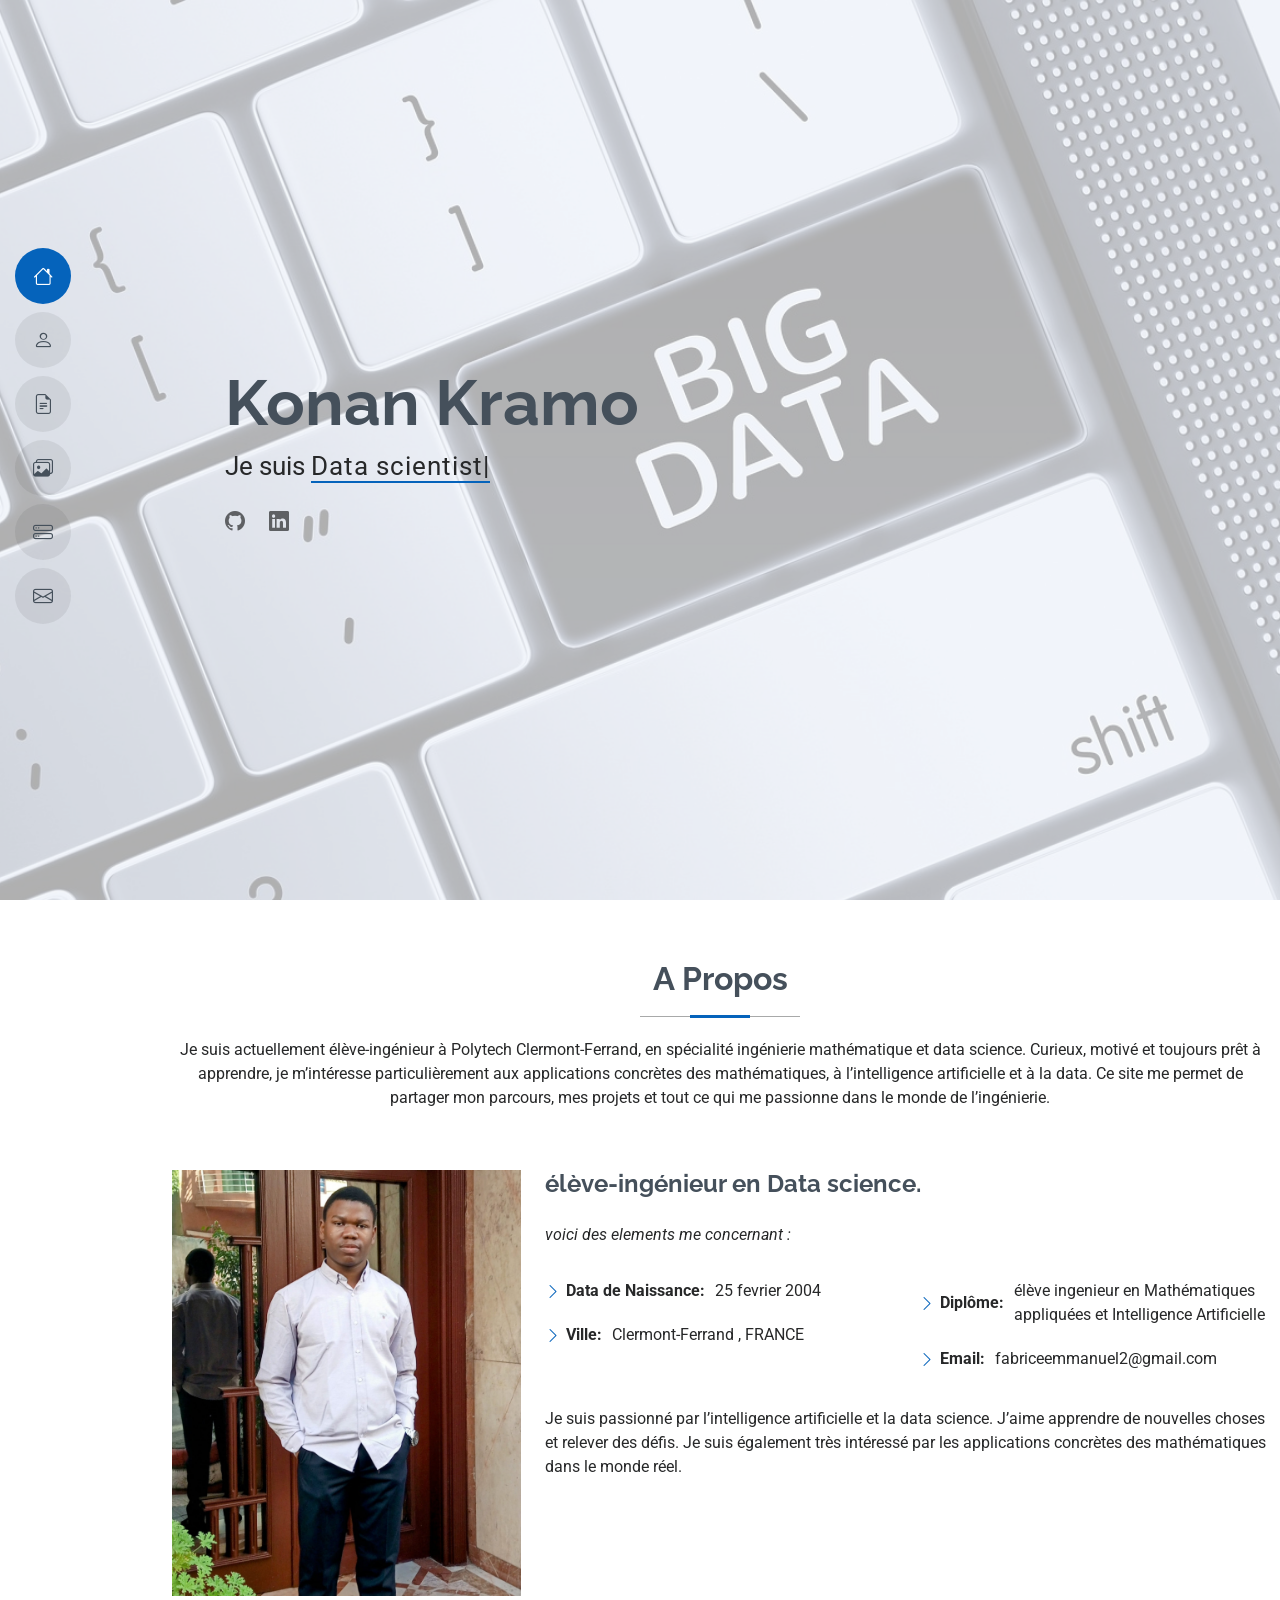
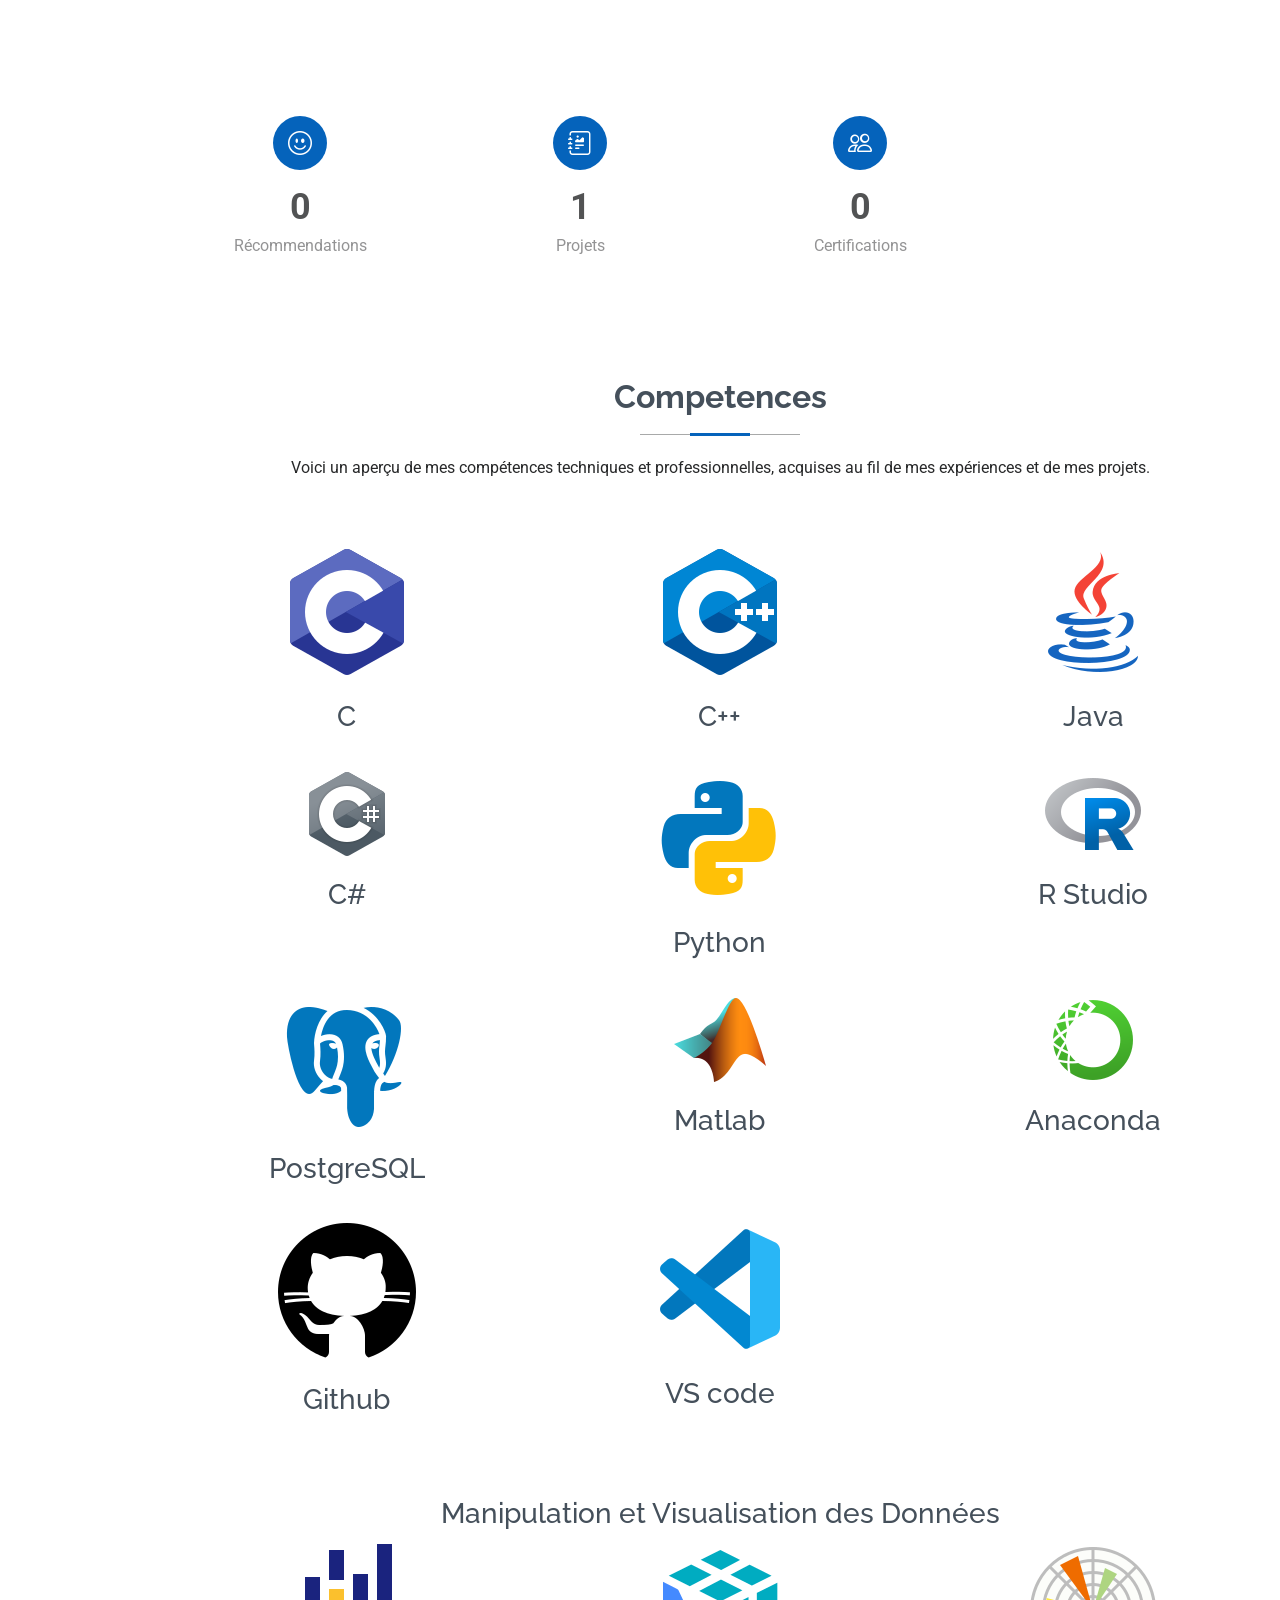
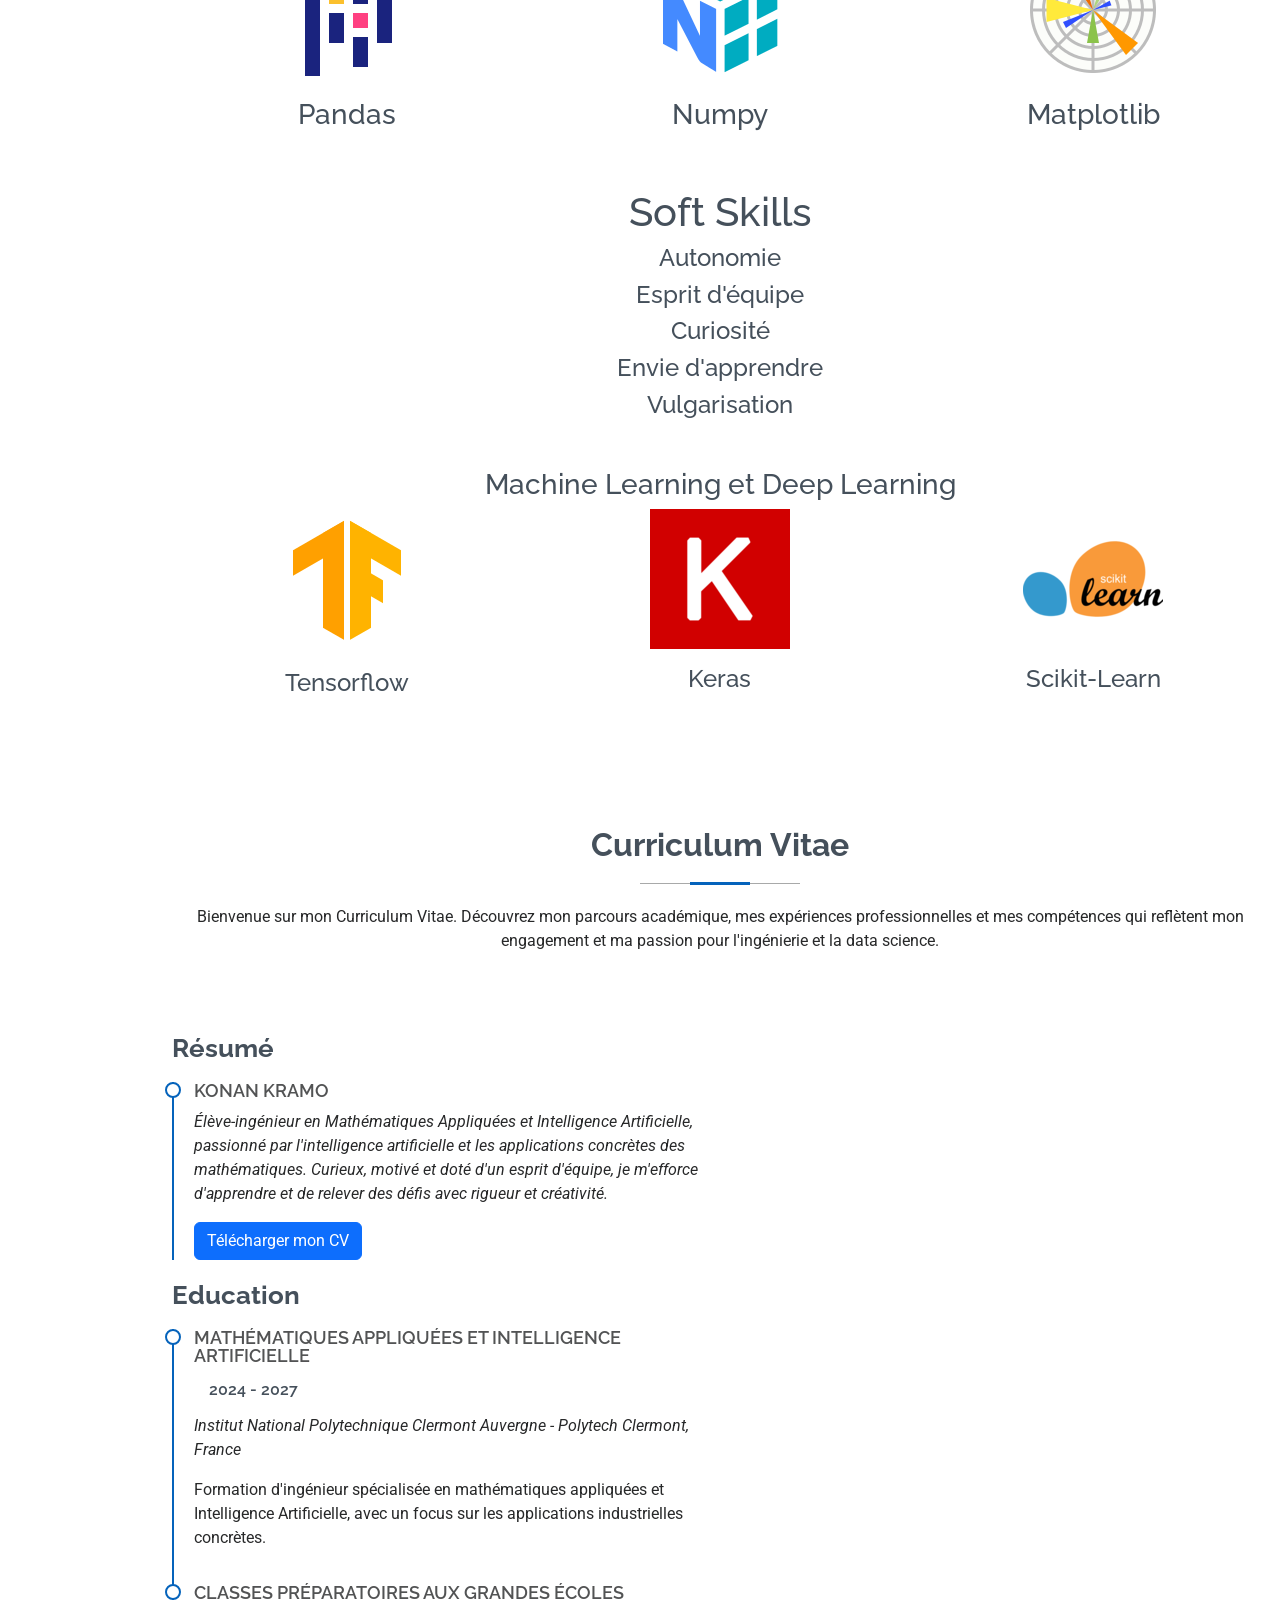
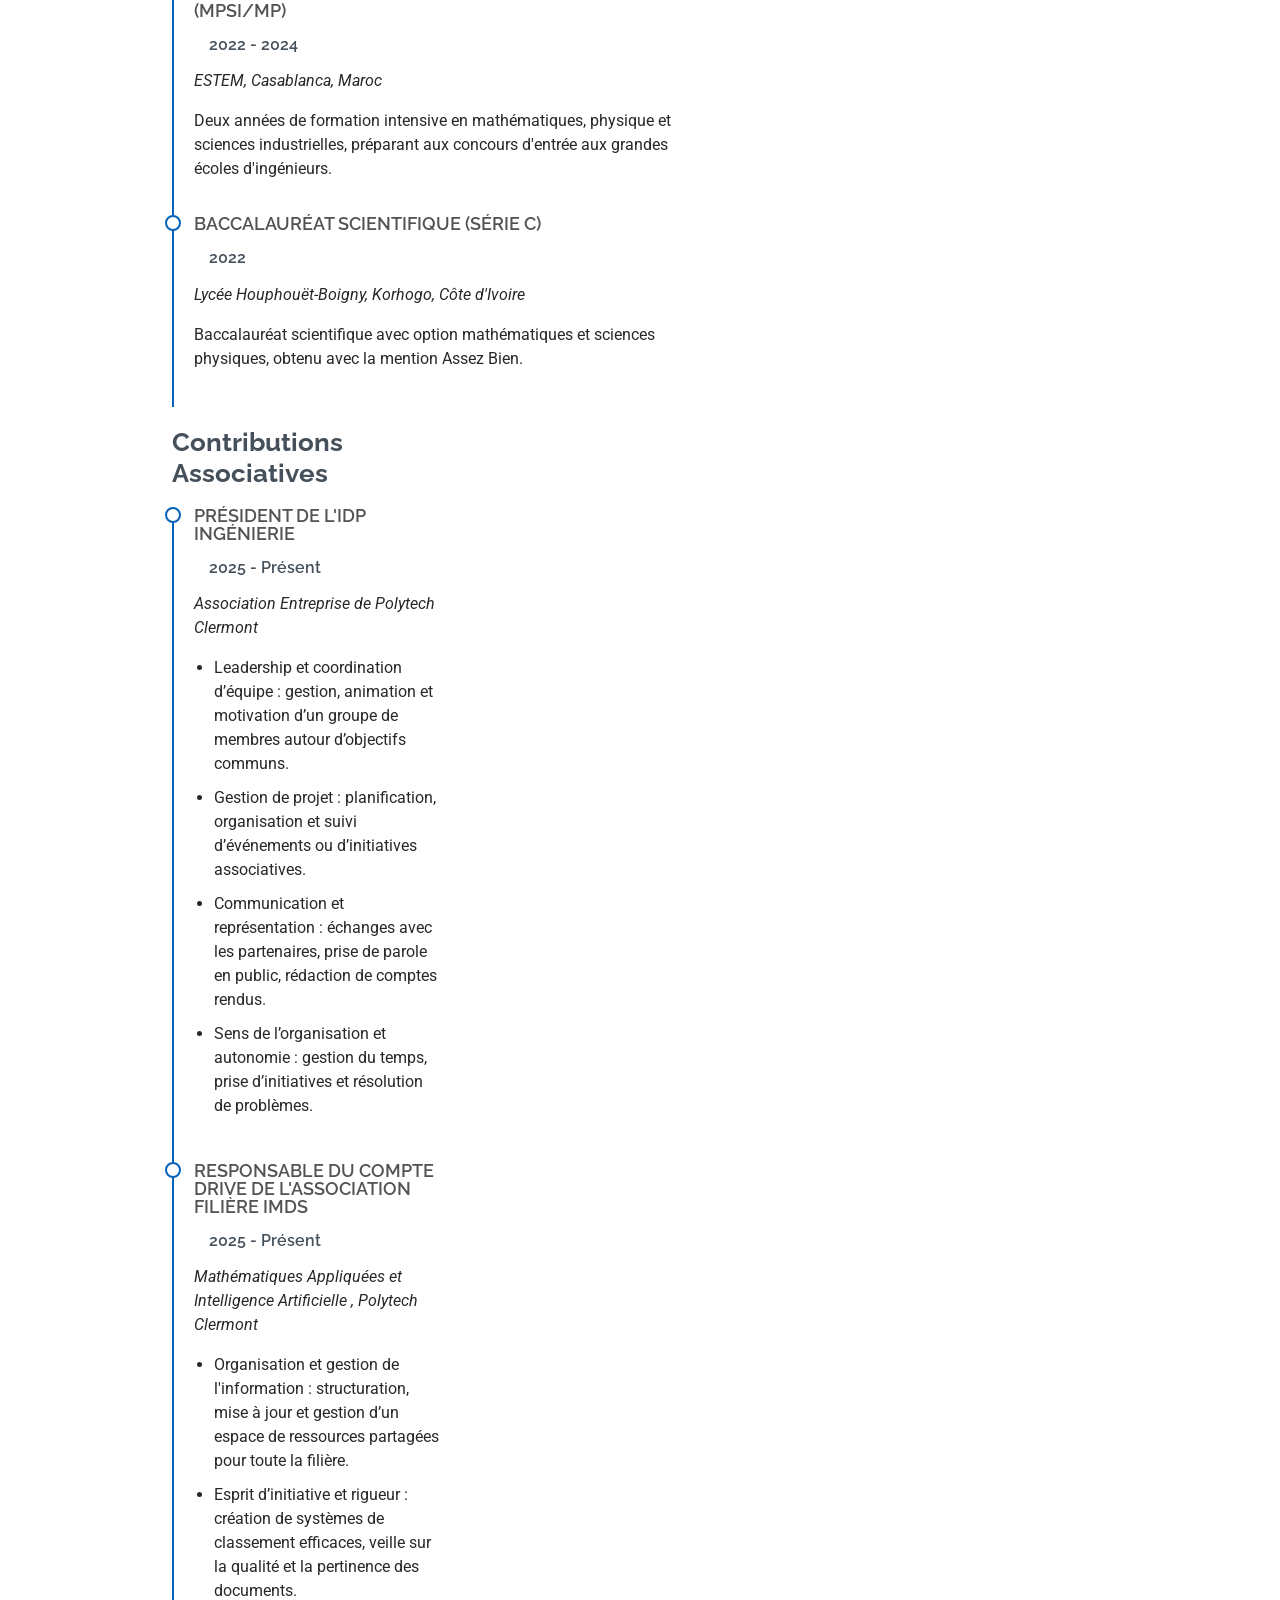
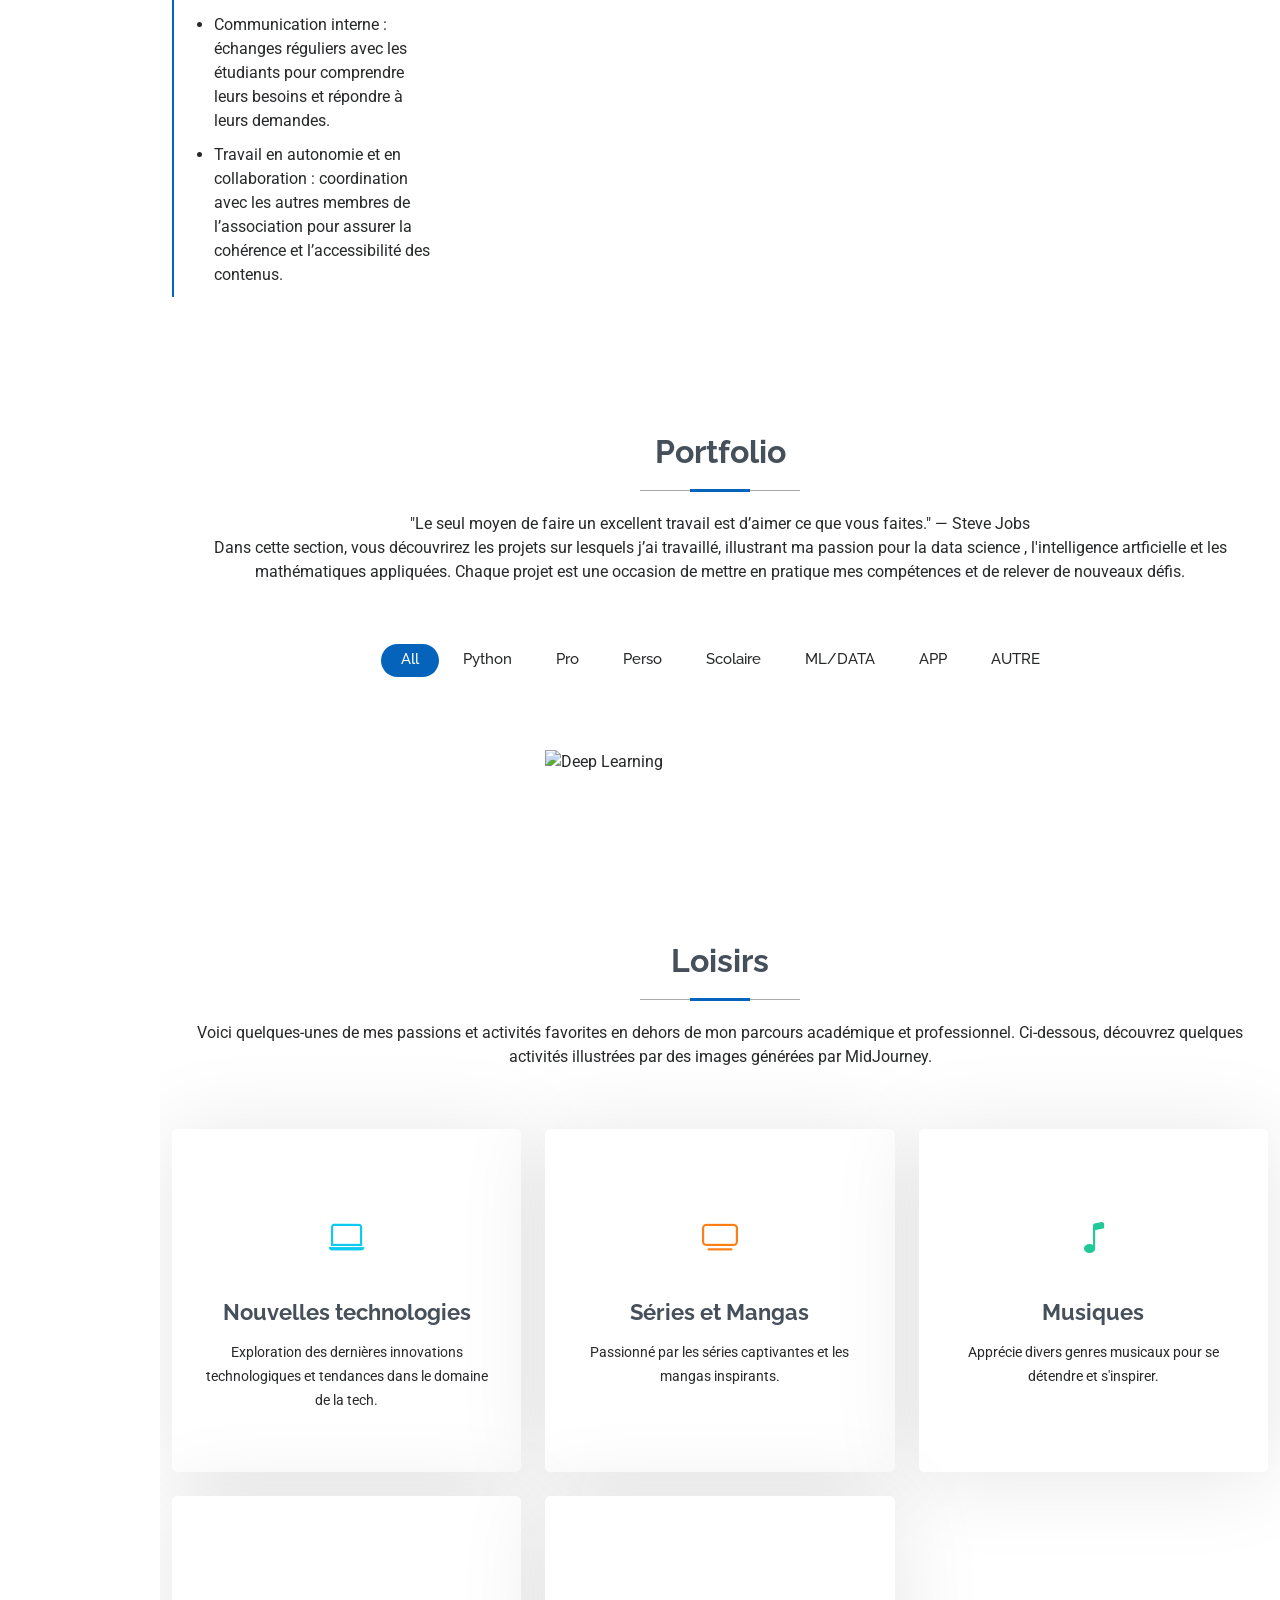
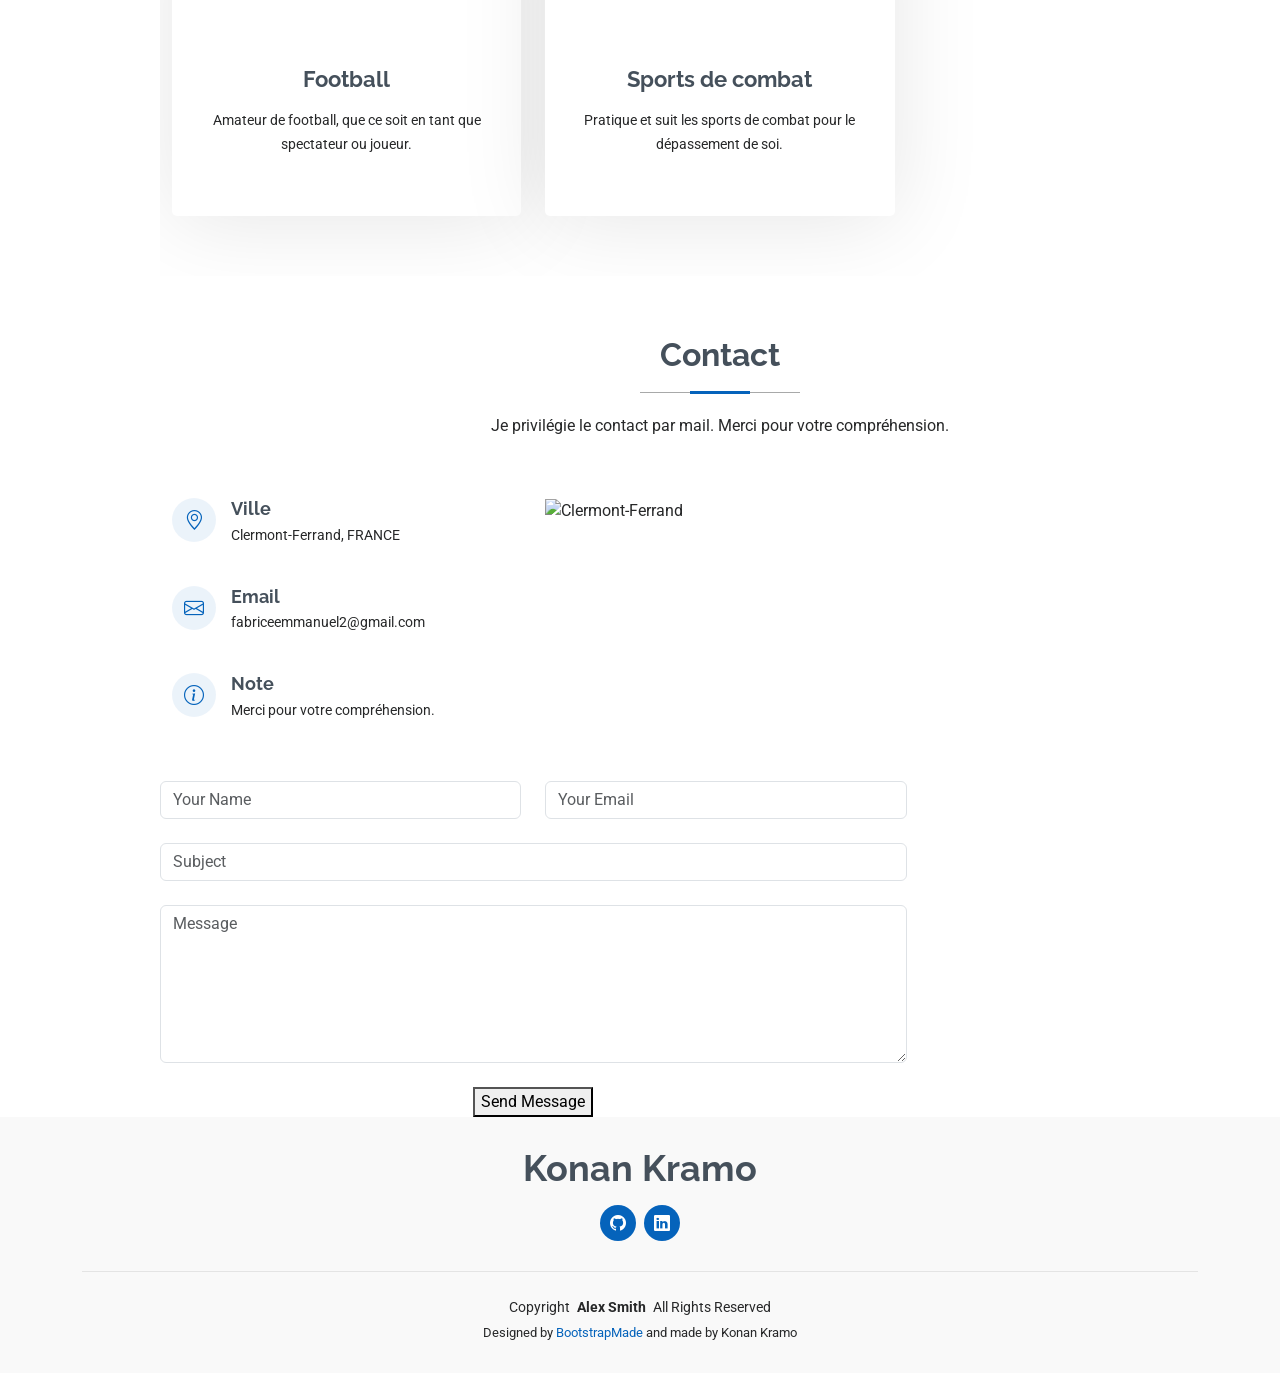
==== index.html @ 28d7aa3f "changement au niveau du premier projet ajouter avec un fomulaire pour faire de la prediction" ====
<!DOCTYPE html>
<html lang="en">

<head>
  <meta charset="utf-8">
  <meta content="width=device-width, initial-scale=1.0" name="viewport">
  <title>Index - MyResume Bootstrap Template</title>
  <meta content="" name="description">
  <meta content="" name="keywords">

  <!-- Favicons -->
  <link href="assets/img/favicon.png" rel="icon">
  <link href="assets/img/apple-touch-icon.png" rel="apple-touch-icon">

  <!-- Fonts -->
  <link href="https://fonts.googleapis.com" rel="preconnect">
  <link href="https://fonts.gstatic.com" rel="preconnect" crossorigin>
  <link href="https://fonts.googleapis.com/css2?family=Roboto:ital,wght@0,100;0,300;0,400;0,500;0,700;0,900;1,100;1,300;1,400;1,500;1,700;1,900&family=Poppins:ital,wght@0,100;0,200;0,300;0,400;0,500;0,600;0,700;0,800;0,900;1,100;1,200;1,300;1,400;1,500;1,600;1,700;1,800;1,900&family=Raleway:ital,wght@0,100;0,200;0,300;0,400;0,500;0,600;0,700;0,800;0,900;1,100;1,200;1,300;1,400;1,500;1,600;1,700;1,800;1,900&display=swap" rel="stylesheet">

  <!-- Vendor CSS Files -->
  <link href="assets/vendor/bootstrap/css/bootstrap.min.css" rel="stylesheet">
  <link href="assets/vendor/bootstrap-icons/bootstrap-icons.css" rel="stylesheet">
  <link href="assets/vendor/aos/aos.css" rel="stylesheet">
  <link href="assets/vendor/glightbox/css/glightbox.min.css" rel="stylesheet">
  <link href="assets/vendor/swiper/swiper-bundle.min.css" rel="stylesheet">

  <!-- Main CSS File -->
  <link href="assets/css/main.css" rel="stylesheet">

  <!-- =======================================================
  * Template Name: MyResume
  * Template URL: https://bootstrapmade.com/free-html-bootstrap-template-my-resume/
  * Updated: Jun 29 2024 with Bootstrap v5.3.3
  * Author: BootstrapMade.com
  * License: https://bootstrapmade.com/license/
  ======================================================== -->
</head>

<body class="index-page">

  <header id="header" class="header d-flex flex-column justify-content-center">

    <i class="header-toggle d-xl-none bi bi-list"></i>

    <nav id="navmenu" class="navmenu">
      <ul>
        <li><a href="#hero" class="active"><i class="bi bi-house navicon"></i><span>Acceuil</span></a></li>
        <li><a href="#about"><i class="bi bi-person navicon"></i><span>A Propos</span></a></li>
        <li><a href="#resume"><i class="bi bi-file-earmark-text navicon"></i><span>Curuculum vitae</span></a></li>
        <li><a href="#portfolio"><i class="bi bi-images navicon"></i><span>Portfolio</span></a></li>
        <li><a href="#services"><i class="bi bi-hdd-stack navicon"></i><span>Loisirs</span></a></li>
        <li><a href="#contact"><i class="bi bi-envelope navicon"></i><span>Contact</span></a></li>
      </ul>
    </nav>

  </header>

  <main class="main">

    <!-- Hero Section -->
    <section id="hero" class="hero section light-background">

      <img src="assets/img/big-3520096_1920.jpg" alt="">

      <div class="container" data-aos="zoom-out">
        <div class="row justify-content-center">
          <div class="col-lg-9">
            <h2> Konan Kramo</h2>
            <p>Je suis <span class="typed" data-typed-items="Data scientist, passionné de nouvelles technologies">Designer</span><span class="typed-cursor typed-cursor--blink" aria-hidden="true"></span></p>
            <div class="social-links">
              <a href="#"><i class="bi bi-github"></i></a>
              <a href="#"><i class="bi bi-linkedin"></i></a>
            </div>
          </div>
        </div>
      </div>

    </section><!-- /Hero Section -->

    <!-- About Section -->
    <section id="about" class="about section">

      <!-- Section Title -->
      <div class="container section-title" data-aos="fade-up">
        <h2>A Propos</h2>
        <p>Je suis actuellement élève-ingénieur à Polytech Clermont-Ferrand, en spécialité ingénierie mathématique et data science. Curieux, motivé et toujours prêt à apprendre, je m’intéresse particulièrement aux applications concrètes des mathématiques, à l’intelligence artificielle et à la data.

          Ce site me permet de partager mon parcours, mes projets et tout ce qui me passionne dans le monde de l’ingénierie.</p>
      </div><!-- End Section Title -->

      <div class="container" data-aos="fade-up" data-aos-delay="100">

        <div class="row gy-4 justify-content-center">
          <div class="col-lg-4">
            <img src="assets/img/Profil2.jpeg" class="img-fluid" alt="">
          </div>
          <div class="col-lg-8 content">
            <h2>élève-ingénieur en Data science.</h2>
            <p class="fst-italic py-3">
              voici des elements me concernant :
            </p>
            <div class="row">
              <div class="col-lg-6">
                <ul>
                  <li><i class="bi bi-chevron-right"></i> <strong>Data de Naissance:</strong> <span>25 fevrier 2004</span></li>
                  <li><i class="bi bi-chevron-right"></i> <strong>Ville:</strong> <span>Clermont-Ferrand , FRANCE</span></li>
                </ul>
              </div>
              <div class="col-lg-6">
                <ul>
                 <!-- <li><i class="bi bi-chevron-right"></i> <strong>Age:</strong> <span>21</span></li>-->
                  <li><i class="bi bi-chevron-right"></i> <strong>Diplôme:</strong> <span>élève ingenieur en Mathématiques appliquées et Intelligence Artificielle</span></li>
                  <li><i class="bi bi-chevron-right"></i> <strong>Email:</strong> <span>fabriceemmanuel2@gmail.com</span></li>
                </ul>
              </div>
            </div>
            <p class="py-3">
              Je suis passionné par l’intelligence artificielle et la data science. J’aime apprendre de nouvelles choses et relever des défis. Je suis également très intéressé par les applications concrètes des mathématiques dans le monde réel.
          </div>
        </div>

      </div>

    </section><!-- /About Section -->

    <!-- Stats Section -->
    <section id="stats" class="stats section">

      <div class="container" data-aos="fade-up" data-aos-delay="100">

        <div class="row gy-4">

          <div class="col-lg-3 col-md-6 d-flex flex-column align-items-center">
            <i class="bi bi-emoji-smile"></i>
            <div class="stats-item">
              <span data-purecounter-start="0" data-purecounter-end="0" data-purecounter-duration="1" class="purecounter"></span>
              <p>Récommendations</p>
            </div>
          </div><!-- End Stats Item -->

          <div class="col-lg-3 col-md-6 d-flex flex-column align-items-center">
            <i class="bi bi-journal-richtext"></i>
            <div class="stats-item">
              <span data-purecounter-start="0" data-purecounter-end="1" data-purecounter-duration="1" class="purecounter"></span>
              <p>Projets</p>
            </div>
          </div><!-- End Stats Item -->

          <div class="col-lg-3 col-md-6 d-flex flex-column align-items-center">
            <i class="bi bi-people"></i>
            <div class="stats-item">
              <span data-purecounter-start="0" data-purecounter-end="0" data-purecounter-duration="1" class="purecounter"></span>
              <p>Certifications</p>
            </div>
          </div><!-- End Stats Item -->

        </div>

      </div>

    </section><!-- /Stats Section -->

    <!-- Skills Section -->
    <section id="skills" class="skills section">

      <!-- Section Title -->
      <div class="container section-title" data-aos="fade-up">
        <h2>Competences</h2>
        <p>Voici un aperçu de mes compétences techniques et professionnelles, acquises au fil de mes expériences et de mes projets.</p>
      </div><!-- End Section Title -->
      <div class="container" data-aos="fade-up" data-aos-delay="100">

        <div class="row skills-content text-center">

  <div class="col-lg-4 col-md-6 mb-4">
    <img src="assets/img/icons8-c-programming-144.png" alt="C" class="img-fluid mb-3">
    <h3>C</h3>
  </div>

  <div class="col-lg-4 col-md-6 mb-4">
    <img src="assets/img/icons8-c++-144.png" alt="C++" class="img-fluid mb-3">
    <h3>C++</h3>
  </div>

  <div class="col-lg-4 col-md-6 mb-4">
    <img src="assets/img/icons8-java-144.png" alt="C++" class="img-fluid mb-3">
    <h3>Java</h3>
  </div>

  <div class="col-lg-4 col-md-6 mb-4">
    <img src="assets/img/icons8-c-96.png" alt="C#" class="img-fluid mb-3">
    <h3>C#</h3>
  </div>

  <!-- idem pour les autres -->

          <div class="col-lg-4 col-md-6 mb-4">
        <img src="assets/img/icons8-python-144.png" alt="Python" class="img-fluid mb-3">
        <h3>Python</h3>
          </div>

          <div class="col-lg-4 col-md-6 mb-4">
        <img src="assets/img/icons8-r-project-96.png" alt="R" class="img-fluid mb-3">
        <h3>R Studio</h3>
          </div>

          <div class="col-lg-4 col-md-6 mb-4">
        <img src="assets/img/icons8-postgresql-144.png" alt="SQL" class="img-fluid mb-3">
        <h3>PostgreSQL</h3>
          </div>

          <div class="col-lg-4 col-md-6 mb-4">
        <img src="assets/img/icons8-matlab-96.png" alt="Matlab" class="img-fluid mb-3">
        <h3>Matlab</h3>
          </div>

          <div class="col-lg-4 col-md-6 mb-4">
        <img src="assets/img/icons8-anaconda-96.png" alt="Anaconda" class="img-fluid mb-3">
        <h3>Anaconda</h3>
          </div>

          <div class="col-lg-4 col-md-6 mb-4">
        <img src="assets/img/icons8-github-150.png" alt="GitHub" class="img-fluid mb-3">
        <h3>Github</h3>
          </div>

          <div class="col-lg-4 col-md-6 mb-4">
        <img src="assets/img/icons8-visual-studio-code-2019-144.png" alt="Visual Studio" class="img-fluid mb-3">
        <h3>VS code</h3>
          </div>

        </div>

        <div class="row skills-content text-center mt-5">
          <h3>Manipulation et Visualisation des Données</h3>

          <div class="col-lg-4">
        <img src="assets/img/icons8-pandas-144.png" alt="Pandas" class="img-fluid mb-3">
        <h3>Pandas</h3>
          </div>

          <div class="col-lg-4">
        <img src="assets/img/icons8-numpy-144.png" alt="NumPy" class="img-fluid mb-3">
        <h3>Numpy</h3>
          </div>

          <div class="col-lg-4">
        <img src="assets/img/icons8-matplotlib-144.png" alt="Matplotlib" class="img-fluid mb-3">
        <h3>Matplotlib</h3>
          </div>

        </div>

        <!-- Other Tools Section -->
         <!--
        <div class="row skills-content text-center mt-5">
          <h3>Autres Outils</h3>
          -->

          <!-- Add spaces for future tools -->
           <!--
          <div class="col-lg-4">
        <img src="assets/img/skills/placeholder.png" alt="Tool Placeholder" class="img-fluid mb-3">
        <h4>Outil 1</h4>
          </div>

          <div class="col-lg-4">
        <img src="assets/img/skills/placeholder.png" alt="Tool Placeholder" class="img-fluid mb-3">
        <h4>Outil 2</h4>
          </div>

          <div class="col-lg-4">
        <img src="assets/img/skills/placeholder.png" alt="Tool Placeholder" class="img-fluid mb-3">
        <h4>Outil 3</h4>
          </div>
        </div> 
        -->
        <!-- Competences Metiers Section -->
        <!--<div class="row skills-content text-center mt-5">
          <h3>Competences Metiers</h3>-->

          <!-- Add spaces for future competences -->
          <!--<div class="col-lg-4">
        <img src="assets/img/skills/placeholder.png" alt="Competence Placeholder" class="img-fluid mb-3">
        <h4>Competence 1</h4>
          </div>

          <div class="col-lg-4">
        <img src="assets/img/skills/placeholder.png" alt="Competence Placeholder" class="img-fluid mb-3">
        <h4>Competence 2</h4>
          </div>

          <div class="col-lg-4">
        <img src="assets/img/skills/placeholder.png" alt="Competence Placeholder" class="img-fluid mb-3">
        <h4>Competence 3</h4>
          </div>
        </div>-->

        <!-- Soft Skills Section -->
 <div class="skills-content text-center mt-5">
  <h3 class="fs-1">Soft Skills</h3>

  <ul style="list-style: none; padding: 0;">
    <li><h4>Autonomie</h4></li>
    <li><h4>Esprit d'équipe</h4></li>
    <li><h4>Curiosité</h4></li>
    <li><h4>Envie d'apprendre</h4></li>
    <li><h4>Vulgarisation</h4></li>
  </ul>
</div>


        <div class="row skills-content text-center mt-5">
          <h3>Machine Learning et Deep Learning</h3>

          <!-- Add spaces for future skills -->
          <div class="col-lg-4">
        <img src="assets/img/icons8-tensorflow-144.png" alt="Skill Placeholder" class="img-fluid mb-3">
        <h4>Tensorflow</h4>
          </div>

          <div class="col-lg-4">
        <img src="assets/img/Keras (2).png" alt="Skill Placeholder" class="img-fluid mb-3">
        <h4>Keras</h4>
          </div>

          <div class="col-lg-4">
        <img src="assets/img/scikit-learn (1).png" alt="Skill Placeholder" class="img-fluid mb-3">
        <h4>Scikit-Learn</h4>
          </div>
        </div>
      </div>

          <!-- Add spaces for future skills -->
           <!--
          <div class="col-lg-4">
        <img src="assets/img/skills/placeholder.png" alt="Skill Placeholder" class="img-fluid mb-3">
        <h4>Skill 1</h4>
          </div>

          <div class="col-lg-4">
        <img src="assets/img/skills/placeholder.png" alt="Skill Placeholder" class="img-fluid mb-3">
        <h4>Skill 2</h4>
          </div>

          <div class="col-lg-4">
        <img src="assets/img/skills/placeholder.png" alt="Skill Placeholder" class="img-fluid mb-3">
        <h4>Skill 3</h4>
          </div>
        </div>-->

      </div>

        </section><!-- /Skills Section -->

    <!-- Resume Section -->
    <section id="resume" class="resume section">

      <!-- Section Title -->
      <div class="container section-title" data-aos="fade-up">
        <h2>Curriculum Vitae</h2>
        <p>Bienvenue sur mon Curriculum Vitae. Découvrez mon parcours académique, mes expériences professionnelles et mes compétences qui reflètent mon engagement et ma passion pour l'ingénierie et la data science.</p>
      </div><!-- End Section Title -->

      <div class="container">

        <div class="row">

            <div class="col-lg-6" data-aos="fade-up" data-aos-delay="100">
            <h3 class="resume-title">Résumé</h3>

            <div class="resume-item pb-0">
              <h4>Konan Kramo</h4>
              <p><em>Élève-ingénieur en Mathématiques Appliquées et Intelligence Artificielle, passionné par l'intelligence artificielle et les applications concrètes des mathématiques. Curieux, motivé et doté d'un esprit d'équipe, je m'efforce d'apprendre et de relever des défis avec rigueur et créativité.</em></p>
              <div class="text-center"></div>
              <a href="assets/files/Kramo_Fabrice_cv.pdf" class="btn btn-primary" download>Télécharger mon CV</a>
            </div>

            <h3 class="resume-title">Education</h3>
            <div class="resume-item">
              <h4>Mathématiques Appliquées et Intelligence Artificielle</h4>
              <h5>2024 - 2027</h5>
              <p><em>Institut National Polytechnique Clermont Auvergne - Polytech Clermont, France</em></p>
              <p>Formation d'ingénieur spécialisée en mathématiques appliquées et Intelligence Artificielle, avec un focus sur les applications industrielles concrètes.</p>
            </div><!-- End Resume Item -->

            <div class="resume-item">
              <h4>Classes Préparatoires aux Grandes Écoles (MPSI/MP)</h4>
              <h5>2022 - 2024</h5>
              <p><em>ESTEM, Casablanca, Maroc</em></p>
              <p>Deux années de formation intensive en mathématiques, physique et sciences industrielles, préparant aux concours d'entrée aux grandes écoles d'ingénieurs.</p>
            </div><!-- End Resume Item -->

            <div class="resume-item">
              <h4>Baccalauréat Scientifique (Série C)</h4>
              <h5>2022</h5>
              <p><em>Lycée Houphouët-Boigny, Korhogo, Côte d'Ivoire</em></p>
              <p>Baccalauréat scientifique avec option mathématiques et sciences physiques, obtenu avec la mention Assez Bien.</p>
            </div><!-- End Resume Item -->

            <!--

            <h3 class="resume-title">Certifications</h3>
            <div class="resume-item">
              <h4>Certification 1</h4>
              <h5>Année</h5>
              <p><em>Institution</em></p>
              <p>Description de la certification.</p>
            </div>--><!-- End Certification Item -->


            <!--
            <div class="resume-item">
              <h4>Certification 2</h4>
              <h5>Année</h5>
              <p><em>Institution</em></p>
              <p>Description de la certification.</p>
            </div>--><!-- End Certification Item -->



            <!--
            <div class="resume-item">
              <h4>Certification 3</h4>
              <h5>Année</h5>
              <p><em>Institution</em></p>
              <p>Description de la certification.</p>
            </div>--><!-- End Certification Item -->

            <div class="col-lg-6" data-aos="fade-up" data-aos-delay="200">
            <h3 class="resume-title">Contributions Associatives</h3>
            <div class="resume-item">
              <h4>Président de l'IDP Ingénierie</h4>
              <h5>2025 - Présent</h5>
              <p><em>Association Entreprise de Polytech Clermont</em></p>
              <ul>
              <li>Leadership et coordination d’équipe : gestion, animation et motivation d’un groupe de membres autour d’objectifs communs.</li>
              <li>Gestion de projet : planification, organisation et suivi d’événements ou d’initiatives associatives.</li>
              <li>Communication et représentation : échanges avec les partenaires, prise de parole en public, rédaction de comptes rendus.</li>
              <li>Sens de l’organisation et autonomie : gestion du temps, prise d’initiatives et résolution de problèmes.</li>
              </ul>
            </div><!-- End Resume Item -->

            <div class="resume-item">
              <h4>Responsable du compte Drive de l'association filière IMDS</h4>
              <h5>2025 - Présent</h5>
              <p><em>Mathématiques Appliquées et Intelligence Artificielle , Polytech Clermont</em></p>
              <ul>
              <li>Organisation et gestion de l'information : structuration, mise à jour et gestion d’un espace de ressources partagées pour toute la filière.</li>
              <li>Esprit d’initiative et rigueur : création de systèmes de classement efficaces, veille sur la qualité et la pertinence des documents.</li>
              <li>Communication interne : échanges réguliers avec les étudiants pour comprendre leurs besoins et répondre à leurs demandes.</li>
              <li>Travail en autonomie et en collaboration : coordination avec les autres membres de l’association pour assurer la cohérence et l’accessibilité des contenus.</li>
              </ul>
            </div><!-- End Resume Item -->

          </div>

        </div>

      </div>

    </section><!-- /Resume Section -->

    <!-- Portfolio Section -->
    <section id="portfolio" class="portfolio section">

      <!-- Section Title -->
      <div class="container section-title" data-aos="fade-up">
        <h2>Portfolio</h2>
        <p>"Le seul moyen de faire un excellent travail est d’aimer ce que vous faites." — Steve Jobs</p>
        <p>Dans cette section, vous découvrirez les projets sur lesquels j’ai travaillé, illustrant ma passion pour la data science , l'intelligence artficielle  et les mathématiques appliquées. Chaque projet est une occasion de mettre en pratique mes compétences et de relever de nouveaux défis.</p>
      </div><!-- End Section Title -->

      <div class="container">

        <div class="isotope-layout" data-default-filter="*" data-layout="masonry" data-sort="original-order">

          </div>

          <ul class="portfolio-filters isotope-filters" data-aos="fade-up" data-aos-delay="100">
            <li data-filter="*" class="filter-active">All</li>
            <li data-filter=".filter-python">Python</li>
            <li data-filter=".filter-pro">Pro</li>
            <li data-filter=".filter-perso">Perso</li>
            <li data-filter=".filter-scolaire">Scolaire</li>
            <li data-filter=".filter-ml-data">ML/DATA</li>
            <li data-filter=".filter-app">APP</li>
            <li data-filter=".filter-autre">AUTRE</li>
          </ul><!-- End Portfolio Filters -->

          <div class="row gy-4 isotope-container" data-aos="fade-up" data-aos-delay="200">

            <div class="col-lg-4 col-md-6 portfolio-item isotope-item filter-python">
              <img src="assets/img/masonry-portfolio/python-project.jpg" class="img-fluid" alt="">
              <div class="portfolio-info">
                <h4>Python Project</h4>
                <p>Un projet utilisant Python pour l'analyse de données.</p>
                <a href="assets/img/masonry-portfolio/python-project.jpg" title="Python Project" data-gallery="portfolio-gallery-python" class="glightbox preview-link"><i class="bi bi-zoom-in"></i></a>
                <a href="portfolio-details.html" title="More Details" class="details-link"><i class="bi bi-link-45deg"></i></a>
              </div>
            </div><!-- End Portfolio Item -->

            <div class="col-lg-4 col-md-6 portfolio-item isotope-item filter-pro">
              <img src="assets/img/masonry-portfolio/pro-project.jpg" class="img-fluid" alt="">
              <div class="portfolio-info">
                <h4>Pro Project</h4>
                <p>Un projet professionnel réalisé en entreprise.</p>
                <a href="assets/img/masonry-portfolio/pro-project.jpg" title="Pro Project" data-gallery="portfolio-gallery-pro" class="glightbox preview-link"><i class="bi bi-zoom-in"></i></a>
                <a href="portfolio-details.html" title="More Details" class="details-link"><i class="bi bi-link-45deg"></i></a>
              </div>
            </div><!-- End Portfolio Item -->

            <div class="col-lg-4 col-md-6 portfolio-item isotope-item filter-perso">
              <img src="assets/img/masonry-portfolio/perso-project.jpg" class="img-fluid" alt="">
              <div class="portfolio-info">
                <h4>Perso Project</h4>
                <p>Un projet personnel pour explorer de nouvelles idées.</p>
                <a href="assets/img/masonry-portfolio/perso-project.jpg" title="Perso Project" data-gallery="portfolio-gallery-perso" class="glightbox preview-link"><i class="bi bi-zoom-in"></i></a>
                <a href="portfolio-details.html" title="More Details" class="details-link"><i class="bi bi-link-45deg"></i></a>
              </div>
            </div><!-- End Portfolio Item -->

            <div class="col-lg-4 col-md-6 portfolio-item isotope-item filter-scolaire">
              <img src="assets/img/masonry-portfolio/scolaire-project.jpg" class="img-fluid" alt="">
              <div class="portfolio-info">
                <h4>Scolaire Project</h4>
                <p>Un projet académique réalisé dans le cadre de mes études.</p>
                <a href="assets/img/masonry-portfolio/scolaire-project.jpg" title="Scolaire Project" data-gallery="portfolio-gallery-scolaire" class="glightbox preview-link"><i class="bi bi-zoom-in"></i></a>
                <a href="portfolio-details.html" title="More Details" class="details-link"><i class="bi bi-link-45deg"></i></a>
              </div>
            </div><!-- End Portfolio Item -->

<div class="col-lg-4 col-md-6 portfolio-item isotope-item filter-python filter-ml-data">
  <img src="assets/img/masonry-portfolio/deep-learning.jpg" class="img-fluid" alt="Deep Learning">
  
  <div class="portfolio-info">
    <h4>Deep Learning – TensorFlow</h4>
    <p>Réseau de neurones entraîné avec TensorFlow.</p>
    
    <a href="https://github.com/Konan-ing/deep-learning-project" target="_blank" title="Voir le code">
      <i class="bi bi-github" style="font-size: 1.5rem;"></i>
    </a>

    <div class="mt-3" style="background: rgba(255,255,255,0.1); padding: 10px; border-radius: 5px;">
      <input type="number" id="inputUser" class="form-control form-control-sm" placeholder="Entrez un nombre">
      <button onclick="testerIA()" class="btn btn-sm btn-primary mt-2 w-100">Prédire</button>
      <p id="affichageResultat" class="mt-2 small text-success fw-bold"></p>
    </div>
  </div>
</div>

<script>
async function testerIA() {
  const val = document.getElementById('inputUser').value;
  const texte = document.getElementById('affichageResultat');
  
  if(!val) return alert("Entrez un nombre");
  
  texte.innerText = "Calcul...";

  try {
    const response = await fetch('https://TON-URL-API.onrender.com/predict', {
      method: 'POST',
      headers: {'Content-Type': 'application/json'},
      body: JSON.stringify({valeur: parseFloat(val)})
    });
    const data = await response.json();
    texte.innerText = "IA : " + data.resultat.toFixed(4);
  } catch (error) {
    texte.innerText = "Erreur API.";
  }
}
</script>

  </a>
</div>



            <div class="col-lg-4 col-md-6 portfolio-item isotope-item filter-app">
              <img src="assets/img/masonry-portfolio/app-project.jpg" class="img-fluid" alt="">
              <div class="portfolio-info">
                <h4>APP Project</h4>
                <p>Un projet de développement d'application.</p>
                <a href="assets/img/masonry-portfolio/app-project.jpg" title="APP Project" data-gallery="portfolio-gallery-app" class="glightbox preview-link"><i class="bi bi-zoom-in"></i></a>
                <a href="portfolio-details.html" title="More Details" class="details-link"><i class="bi bi-link-45deg"></i></a>
              </div>
            </div><!-- End Portfolio Item -->

            <div class="col-lg-4 col-md-6 portfolio-item isotope-item filter-autre">
              <img src="assets/img/masonry-portfolio/autre-project.jpg" class="img-fluid" alt="">
              <div class="portfolio-info">
                <h4>Autre Project</h4>
                <p>Un projet diversifié dans un domaine différent.</p>
                <a href="assets/img/masonry-portfolio/autre-project.jpg" title="Autre Project" data-gallery="portfolio-gallery-autre" class="glightbox preview-link"><i class="bi bi-zoom-in"></i></a>
                <a href="portfolio-details.html" title="More Details" class="details-link"><i class="bi bi-link-45deg"></i></a>
              </div>
            </div><!-- End Portfolio Item -->

          </div><!-- End Portfolio Container -->
        </div>

        </div>

      </div>

    </section><!-- /Portfolio Section -->

    <!-- Services Section -->
    <section id="services" class="services section">

      <!-- Section Title -->
      <div class="container section-title" data-aos="fade-up">
        <h2>Loisirs</h2>
        <p>Voici quelques-unes de mes passions et activités favorites en dehors de mon parcours académique et professionnel. Ci-dessous, découvrez quelques activités illustrées par des images générées par MidJourney.</p>
      </div><!-- End Section Title -->

      <div class="container">

        <div class="row gy-4">

          <div class="col-lg-4 col-md-6" data-aos="fade-up" data-aos-delay="100">
        <div class="service-item item-cyan position-relative">
          <div class="icon">
            <i class="bi bi-laptop"></i>
          </div>
          <h3>Nouvelles technologies</h3>
          <p>Exploration des dernières innovations technologiques et tendances dans le domaine de la tech.</p>
        </div>
          </div><!-- End Hobby Item -->

          <div class="col-lg-4 col-md-6" data-aos="fade-up" data-aos-delay="200">
        <div class="service-item item-orange position-relative">
          <div class="icon">
            <i class="bi bi-tv"></i>
          </div>
          <h3>Séries et Mangas</h3>
          <p>Passionné par les séries captivantes et les mangas inspirants.</p>
        </div>
          </div><!-- End Hobby Item -->

          <div class="col-lg-4 col-md-6" data-aos="fade-up" data-aos-delay="300">
        <div class="service-item item-teal position-relative">
          <div class="icon">
            <i class="bi bi-music-note"></i>
          </div>
          <h3>Musiques</h3>
          <p>Apprécie divers genres musicaux pour se détendre et s'inspirer.</p>
        </div>
          </div><!-- End Hobby Item -->

          <div class="col-lg-4 col-md-6" data-aos="fade-up" data-aos-delay="400">
        <div class="service-item item-red position-relative">
          <div class="icon">
            <i class="bi bi-football"></i>
          </div>
          <h3>Football</h3>
          <p>Amateur de football, que ce soit en tant que spectateur ou joueur.</p>
        </div>
          </div><!-- End Hobby Item -->

          <div class="col-lg-4 col-md-6" data-aos="fade-up" data-aos-delay="500">
        <div class="service-item item-indigo position-relative">
          <div class="icon">
            <i class="bi bi-boxing-glove"></i>
          </div>
          <h3>Sports de combat</h3>
          <p>Pratique et suit les sports de combat pour le dépassement de soi.</p>
        </div>
          </div><!-- End Hobby Item -->

        </div>

      </div>

      </div>

    </section><!-- /Services Section -->

    <!-- Testimonials Section Removed -->

    <!-- Contact Section -->
    <section id="contact" class="contact section">

      <!-- Section Title -->
      <div class="container section-title" data-aos="fade-up">
        <h2>Contact</h2>
        <p>Je privilégie le contact par mail. Merci pour votre compréhension.</p>
      </div><!-- End Section Title -->

      <div class="container" data-aos="fade" data-aos-delay="100">

        <div class="row gy-4">

          <div class="col-lg-4">
            <div class="info-item d-flex" data-aos="fade-up" data-aos-delay="200">
              <i class="bi bi-geo-alt flex-shrink-0"></i>
              <div>
                <h3>Ville</h3>
                <p>Clermont-Ferrand, FRANCE</p>
              </div>
            </div><!-- End Info Item -->

            <div class="info-item d-flex" data-aos="fade-up" data-aos-delay="300">
              <i class="bi bi-envelope flex-shrink-0"></i>
              <div>
                <h3>Email</h3>
                <p>fabriceemmanuel2@gmail.com</p>
              </div>
            </div><!-- End Info Item -->

            <div class="info-item d-flex" data-aos="fade-up" data-aos-delay="400">
              <i class="bi bi-info-circle flex-shrink-0"></i>
              <div>
                <h3>Note</h3>
                <p>Merci pour votre compréhension.</p>
              </div>
            </div><!-- End Info Item -->
          </div>

          <div class="col-lg-8">
            <img src="assets/img/clermont-ferrand.jpg" alt="Clermont-Ferrand" class="img-fluid" data-aos="fade-up" data-aos-delay="500">
          </div>

        </div>

      </div>

    </section>

          </div>

          <div class="col-lg-8">
            <form action="forms/contact.php" method="post" class="php-email-form" data-aos="fade-up" data-aos-delay="200">
              <div class="row gy-4">

                <div class="col-md-6">
                  <input type="text" name="name" class="form-control" placeholder="Your Name" required="">
                </div>

                <div class="col-md-6 ">
                  <input type="email" class="form-control" name="email" placeholder="Your Email" required="">
                </div>

                <div class="col-md-12">
                  <input type="text" class="form-control" name="subject" placeholder="Subject" required="">
                </div>

                <div class="col-md-12">
                  <textarea class="form-control" name="message" rows="6" placeholder="Message" required=""></textarea>
                </div>

                <div class="col-md-12 text-center">
                  <div class="loading">Loading</div>
                  <div class="error-message"></div>
                  <div class="sent-message">Your message has been sent. Thank you!</div>

                  <button type="submit">Send Message</button>
                </div>

              </div>
            </form>
          </div><!-- End Contact Form -->

        </div>

      </div>

    </section><!-- /Contact Section -->

  </main>

  <footer id="footer" class="footer position-relative light-background">
    <div class="container">
      <h3 class="sitename">Konan Kramo</h3>
      <div class="social-links d-flex justify-content-center">
        <a href="https://github.com/your-github-profile" target="_blank"><i class="bi bi-github"></i></a>
        <a href="https://www.linkedin.com/in/your-linkedin-profile" target="_blank"><i class="bi bi-linkedin"></i></a>
      </div>
    </div>
    <div class="container">
      <div class="copyright"></div>
        <!-- Copyright information -->
        <span>Copyright</span> <strong class="px-1 sitename">Alex Smith</strong> <span>All Rights Reserved</span>
      </div>
      <div class="credits">
        <!-- Attribution to BootstrapMade -->
        <!-- All the links in the footer should remain intact. -->
        <!-- You can delete the links only if you've purchased the pro version. -->
        <!-- Licensing information: https://bootstrapmade.com/license/ -->
        <!-- Purchase the pro version with working PHP/AJAX contact form: [buy-url] -->
        Designed by <a href="https://bootstrapmade.com/">BootstrapMade</a> and made by Konan Kramo
      </div>
    </div>
  </footer>

  <!-- Scroll Top -->
  <a href="#" id="scroll-top" class="scroll-top d-flex align-items-center justify-content-center"><i class="bi bi-arrow-up-short"></i></a>

  <!-- Preloader -->
  <div id="preloader"></div>

  <!-- Vendor JS Files -->
  <script src="assets/vendor/bootstrap/js/bootstrap.bundle.min.js"></script>
  <script src="assets/vendor/php-email-form/validate.js"></script>
  <script src="assets/vendor/aos/aos.js"></script>
  <script src="assets/vendor/typed.js/typed.umd.js"></script>
  <script src="assets/vendor/purecounter/purecounter_vanilla.js"></script>
  <script src="assets/vendor/waypoints/noframework.waypoints.js"></script>
  <script src="assets/vendor/glightbox/js/glightbox.min.js"></script>
  <script src="assets/vendor/imagesloaded/imagesloaded.pkgd.min.js"></script>
  <script src="assets/vendor/isotope-layout/isotope.pkgd.min.js"></script>
  <script src="assets/vendor/swiper/swiper-bundle.min.js"></script>

  <!-- Main JS File -->
  <script src="assets/js/main.js"></script>

</body>

</html>
---- assets/css/main.css ----
/**
* Template Name: MyResume
* Template URL: https://bootstrapmade.com/free-html-bootstrap-template-my-resume/
* Updated: Jun 29 2024 with Bootstrap v5.3.3
* Author: BootstrapMade.com
* License: https://bootstrapmade.com/license/
*/

/*--------------------------------------------------------------
# Font & Color Variables
# Help: https://bootstrapmade.com/color-system/
--------------------------------------------------------------*/
/* Fonts */
:root {
  --default-font: "Roboto",  system-ui, -apple-system, "Segoe UI", Roboto, "Helvetica Neue", Arial, "Noto Sans", "Liberation Sans", sans-serif, "Apple Color Emoji", "Segoe UI Emoji", "Segoe UI Symbol", "Noto Color Emoji";
  --heading-font: "Raleway",  sans-serif;
  --nav-font: "Poppins",  sans-serif;
}

/* Global Colors - The following color variables are used throughout the website. Updating them here will change the color scheme of the entire website */
:root { 
  --background-color: #ffffff; /* Background color for the entire website, including individual sections */
  --default-color: #272829; /* Default color used for the majority of the text content across the entire website */
  --heading-color: #45505b; /* Color for headings, subheadings and title throughout the website */
  --accent-color: #0563bb; /* Accent color that represents your brand on the website. It's used for buttons, links, and other elements that need to stand out */
  --surface-color: #ffffff; /* The surface color is used as a background of boxed elements within sections, such as cards, icon boxes, or other elements that require a visual separation from the global background. */
  --contrast-color: #ffffff; /* Contrast color for text, ensuring readability against backgrounds of accent, heading, or default colors. */
}

/* Nav Menu Colors - The following color variables are used specifically for the navigation menu. They are separate from the global colors to allow for more customization options */
:root {
  --nav-color: #45505b;  /* The default color of the main navmenu links */
  --nav-hover-color: #0563bb; /* Applied to main navmenu links when they are hovered over or active */
  --nav-mobile-background-color: #ffffff; /* Used as the background color for mobile navigation menu */
  --nav-dropdown-background-color: #ffffff; /* Used as the background color for dropdown items that appear when hovering over primary navigation items */
  --nav-dropdown-color: #212529; /* Used for navigation links of the dropdown items in the navigation menu. */
  --nav-dropdown-hover-color: #0563bb; /* Similar to --nav-hover-color, this color is applied to dropdown navigation links when they are hovered over. */
}

/* Color Presets - These classes override global colors when applied to any section or element, providing reuse of the sam color scheme. */

.light-background {
  --background-color: #f9f9f9;
  --surface-color: #ffffff;
}

.dark-background {
  --background-color: #060606;
  --default-color: #ffffff;
  --heading-color: #ffffff;
  --surface-color: #252525;
  --contrast-color: #ffffff;
}

/* Smooth scroll */
:root {
  scroll-behavior: smooth;
}

/*--------------------------------------------------------------
# General Styling & Shared Classes
--------------------------------------------------------------*/
body {
  color: var(--default-color);
  background-color: var(--background-color);
  font-family: var(--default-font);
}

a {
  color: var(--accent-color);
  text-decoration: none;
  transition: 0.3s;
}

a:hover {
  color: color-mix(in srgb, var(--accent-color), transparent 25%);
  text-decoration: none;
}

h1,
h2,
h3,
h4,
h5,
h6 {
  color: var(--heading-color);
  font-family: var(--heading-font);
}

/* PHP Email Form Messages
------------------------------*/
.php-email-form .error-message {
  display: none;
  background: #df1529;
  color: #ffffff;
  text-align: left;
  padding: 15px;
  margin-bottom: 24px;
  font-weight: 600;
}

.php-email-form .sent-message {
  display: none;
  color: #ffffff;
  background: #059652;
  text-align: center;
  padding: 15px;
  margin-bottom: 24px;
  font-weight: 600;
}

.php-email-form .loading {
  display: none;
  background: var(--surface-color);
  text-align: center;
  padding: 15px;
  margin-bottom: 24px;
}

.php-email-form .loading:before {
  content: "";
  display: inline-block;
  border-radius: 50%;
  width: 24px;
  height: 24px;
  margin: 0 10px -6px 0;
  border: 3px solid var(--accent-color);
  border-top-color: var(--surface-color);
  animation: php-email-form-loading 1s linear infinite;
}

@keyframes php-email-form-loading {
  0% {
    transform: rotate(0deg);
  }

  100% {
    transform: rotate(360deg);
  }
}

/*--------------------------------------------------------------
# Global Header
--------------------------------------------------------------*/
.header {
  color: var(--default-color);
  position: fixed;
  top: 0;
  left: 0;
  bottom: 0;
  padding: 0 15px;
  transition: all ease-in-out 0.3s;
  overflow-y: auto;
  z-index: 997;
  min-width: 200px;
}

@media (max-width: 1199px) {
  .header {
    background-color: var(--background-color);
    border-right: 1px solid color-mix(in srgb, var(--default-color), transparent 90%);
    width: 300px;
    left: -100%;
  }
}

@media (min-width: 1200px) and (max-width: 1600px) {
  .header~main {
    margin-left: 160px;
  }

  .header~main .hero {
    margin-left: -160px;
    width: 100vw;
  }
}

.header.header-show {
  left: 0;
}

.header .header-toggle {
  color: var(--contrast-color);
  background-color: var(--accent-color);
  font-size: 22px;
  display: flex;
  align-items: center;
  justify-content: center;
  width: 40px;
  height: 40px;
  border-radius: 50%;
  cursor: pointer;
  position: fixed;
  top: 15px;
  right: 15px;
  z-index: 9999;
  transition: background-color 0.3s;
}

.header .header-toggle:hover {
  color: var(--contrast-color);
  background-color: color-mix(in srgb, var(--accent-color) 90%, white 15%);
}

/*--------------------------------------------------------------
# Navigation Menu
--------------------------------------------------------------*/
.navmenu {
  padding: 0;
  z-index: 9997;
}

.navmenu ul {
  list-style: none;
  padding: 0 0 20px 0;
  margin: 0;
  width: 140px;
}

.navmenu a,
.navmenu a:focus {
  color: var(--nav-color);
  font-family: var(--nav-font);
  display: flex;
  align-items: center;
  padding: 10px 18px;
  margin-bottom: 8px;
  font-size: 15px;
  border-radius: 50px;
  background: color-mix(in srgb, var(--default-color), transparent 92%);
  height: 56px;
  width: 100%;
  overflow: hidden;
  transition: 0.3s;
}

.navmenu a i,
.navmenu a:focus i {
  font-size: 20px;
}

.navmenu a span,
.navmenu a:focus span {
  padding: 0 5px 0 7px;
}

@media (min-width: 992px) {

  .navmenu a,
  .navmenu a:focus {
    max-width: 56px;
  }

  .navmenu a span,
  .navmenu a:focus span {
    display: none;
  }
}

.navmenu a:hover,
.navmenu .active,
.navmenu .active:focus,
.navmenu li:hover>a {
  color: var(--contrast-color);
  background: var(--nav-hover-color);
}

.navmenu a:hover,
.navmenu li:hover>a {
  max-width: 100%;
  color: var(--contrast-color);
}

.navmenu a:hover span,
.navmenu li:hover>a span {
  display: block;
}

/*--------------------------------------------------------------
# Global Footer
--------------------------------------------------------------*/
.footer {
  color: var(--default-color);
  background-color: var(--background-color);
  font-size: 14px;
  text-align: center;
  padding: 30px 0;
  position: relative;
}

.footer h3 {
  font-size: 36px;
  font-weight: 700;
  position: relative;
  padding: 0;
  margin: 0 0 15px 0;
}

.footer p {
  font-size: 15;
  font-style: italic;
  padding: 0;
  margin: 0 0 30px 0;
}

.footer .social-links {
  margin: 0 0 30px 0;
}

.footer .social-links a {
  font-size: 16px;
  display: flex;
  align-items: center;
  justify-content: center;
  background: var(--accent-color);
  color: var(--contrast-color);
  line-height: 1;
  margin: 0 4px;
  border-radius: 50%;
  text-align: center;
  width: 36px;
  height: 36px;
  transition: 0.3s;
}

.footer .social-links a:hover {
  background: color-mix(in srgb, var(--accent-color), transparent 20%);
  text-decoration: none;
}

.footer .copyright {
  padding-top: 25px;
  border-top: 1px solid color-mix(in srgb, var(--default-color), transparent 90%);
}

.footer .credits {
  font-size: 13px;
  padding-top: 5px;
}

/*--------------------------------------------------------------
# Preloader
--------------------------------------------------------------*/
#preloader {
  position: fixed;
  inset: 0;
  z-index: 999999;
  overflow: hidden;
  background: var(--background-color);
  transition: all 0.6s ease-out;
}

#preloader:before {
  content: "";
  position: fixed;
  top: calc(50% - 30px);
  left: calc(50% - 30px);
  border: 6px solid #ffffff;
  border-color: var(--accent-color) transparent var(--accent-color) transparent;
  border-radius: 50%;
  width: 60px;
  height: 60px;
  animation: animate-preloader 1.5s linear infinite;
}

@keyframes animate-preloader {
  0% {
    transform: rotate(0deg);
  }

  100% {
    transform: rotate(360deg);
  }
}

/*--------------------------------------------------------------
# Scroll Top Button
--------------------------------------------------------------*/
.scroll-top {
  position: fixed;
  visibility: hidden;
  opacity: 0;
  right: 15px;
  bottom: -15px;
  z-index: 99999;
  background-color: var(--accent-color);
  width: 44px;
  height: 44px;
  border-radius: 50px;
  transition: all 0.4s;
}

.scroll-top i {
  font-size: 24px;
  color: var(--contrast-color);
  line-height: 0;
}

.scroll-top:hover {
  background-color: color-mix(in srgb, var(--accent-color), transparent 20%);
  color: var(--contrast-color);
}

.scroll-top.active {
  visibility: visible;
  opacity: 1;
  bottom: 15px;
}

/*--------------------------------------------------------------
# Disable aos animation delay on mobile devices
--------------------------------------------------------------*/
@media screen and (max-width: 768px) {
  [data-aos-delay] {
    transition-delay: 0 !important;
  }
}

/*--------------------------------------------------------------
# Global Page Titles & Breadcrumbs
--------------------------------------------------------------*/
.page-title {
  --background-color: color-mix(in srgb, var(--default-color), transparent 96%);
  color: var(--default-color);
  background-color: var(--background-color);
  padding: 20px 0;
  position: relative;
}

.page-title h1 {
  font-size: 28px;
  font-weight: 700;
  margin: 0;
}

.page-title .breadcrumbs ol {
  display: flex;
  flex-wrap: wrap;
  list-style: none;
  padding: 0 0 10px 0;
  margin: 0;
  font-size: 14px;
  font-weight: 400;
}

.page-title .breadcrumbs ol li+li {
  padding-left: 10px;
}

.page-title .breadcrumbs ol li+li::before {
  content: "/";
  display: inline-block;
  padding-right: 10px;
  color: color-mix(in srgb, var(--default-color), transparent 70%);
}

/*--------------------------------------------------------------
# Global Sections
--------------------------------------------------------------*/
section,
.section {
  color: var(--default-color);
  background-color: var(--background-color);
  padding: 60px 0;
  overflow: clip;
}

/*--------------------------------------------------------------
# Global Section Titles
--------------------------------------------------------------*/
.section-title {
  text-align: center;
  padding-bottom: 60px;
  position: relative;
}

.section-title h2 {
  font-size: 32px;
  font-weight: 700;
  margin-bottom: 20px;
  padding-bottom: 20px;
  position: relative;
}

.section-title h2:before {
  content: "";
  position: absolute;
  display: block;
  width: 160px;
  height: 1px;
  background: color-mix(in srgb, var(--default-color), transparent 60%);
  left: 0;
  right: 0;
  bottom: 1px;
  margin: auto;
}

.section-title h2::after {
  content: "";
  position: absolute;
  display: block;
  width: 60px;
  height: 3px;
  background: var(--accent-color);
  left: 0;
  right: 0;
  bottom: 0;
  margin: auto;
}

.section-title p {
  margin-bottom: 0;
}

/*--------------------------------------------------------------
# Hero Section
--------------------------------------------------------------*/
.hero {
  width: 100%;
  min-height: 100vh;
  position: relative;
  padding: 80px 0;
  display: flex;
  align-items: center;
  justify-content: center;
}

.hero img {
  position: absolute;
  inset: 0;
  display: block;
  width: 100%;
  height: 100%;
  object-fit: cover;
  z-index: 1;
}

.hero:before {
  content: "";
  background: color-mix(in srgb, var(--background-color), transparent 30%);
  position: absolute;
  inset: 0;
  z-index: 2;
}

.hero .container {
  position: relative;
  z-index: 3;
}

.hero h2 {
  margin: 0;
  font-size: 64px;
  font-weight: 700;
}

.hero p {
  margin: 5px 0 0 0;
  font-size: 26px;
}

.hero p span {
  letter-spacing: 1px;
  border-bottom: 2px solid var(--accent-color);
}

.hero .social-links {
  margin-top: 25px;
}

.hero .social-links a {
  font-size: 20px;
  display: inline-block;
  color: color-mix(in srgb, var(--default-color), transparent 30%);
  line-height: 1;
  margin-right: 20px;
  transition: 0.3s;
}

.hero .social-links a:hover {
  color: var(--accent-color);
}

@media (max-width: 768px) {
  .hero h2 {
    font-size: 32px;
  }

  .hero p {
    font-size: 20px;
  }
}

/*--------------------------------------------------------------
# About Section
--------------------------------------------------------------*/
.about .content h2 {
  font-weight: 700;
  font-size: 24px;
}

.about .content ul {
  list-style: none;
  padding: 0;
}

.about .content ul li {
  margin-bottom: 20px;
  display: flex;
  align-items: center;
}

.about .content ul strong {
  margin-right: 10px;
}

.about .content ul i {
  font-size: 16px;
  margin-right: 5px;
  color: var(--accent-color);
  line-height: 0;
}

/*--------------------------------------------------------------
# Stats Section
--------------------------------------------------------------*/
.stats i {
  background-color: var(--accent-color);
  color: var(--contrast-color);
  width: 54px;
  height: 54px;
  font-size: 24px;
  border-radius: 50px;
  display: inline-flex;
  align-items: center;
  justify-content: center;
  position: relative;
  z-index: 1;
}

.stats .stats-item {
  margin-top: 10px;
  width: 100%;
  position: relative;
  text-align: center;
  z-index: 0;
}

.stats .stats-item span {
  font-size: 36px;
  display: block;
  font-weight: 700;
  color: color-mix(in srgb, var(--default-color), transparent 20%);
}

.stats .stats-item p {
  padding: 0;
  margin: 0;
  color: color-mix(in srgb, var(--default-color), transparent 50%);
  font-size: 16px;
}

/*--------------------------------------------------------------
# Skills Section
--------------------------------------------------------------*/
.skills .progress {
  height: 60px;
  display: block;
  background: none;
  border-radius: 0;
}

.skills .progress .skill {
  color: var(--heading-color);
  padding: 0;
  margin: 0 0 6px 0;
  text-transform: uppercase;
  display: block;
  font-weight: 600;
  font-family: var(--heading-font);
}

.skills .progress .skill .val {
  float: right;
  font-style: normal;
}

.skills .progress-bar-wrap {
  background: color-mix(in srgb, var(--default-color), transparent 90%);
  height: 10px;
}

.skills .progress-bar {
  width: 1px;
  height: 10px;
  transition: 0.9s;
  background-color: var(--accent-color);
}

/*--------------------------------------------------------------
# Resume Section
--------------------------------------------------------------*/
.resume .resume-title {
  color: var(--heading-color);
  font-size: 26px;
  font-weight: 700;
  margin-top: 20px;
  margin-bottom: 20px;
}

.resume .resume-item {
  padding: 0 0 20px 20px;
  margin-top: -2px;
  border-left: 2px solid var(--accent-color);
  position: relative;
}

.resume .resume-item h4 {
  line-height: 18px;
  font-size: 18px;
  font-weight: 600;
  text-transform: uppercase;
  color: color-mix(in srgb, var(--default-color), transparent 20%);
  margin-bottom: 10px;
}

.resume .resume-item h5 {
  font-size: 16px;
  padding: 5px 15px;
  display: inline-block;
  font-weight: 600;
  margin-bottom: 10px;
}

.resume .resume-item ul {
  padding-left: 20px;
}

.resume .resume-item ul li {
  padding-bottom: 10px;
}

.resume .resume-item:last-child {
  padding-bottom: 0;
}

.resume .resume-item::before {
  content: "";
  position: absolute;
  width: 16px;
  height: 16px;
  border-radius: 50px;
  left: -9px;
  top: 0;
  background: var(--background-color);
  border: 2px solid var(--accent-color);
}

/*--------------------------------------------------------------
# Portfolio Section
--------------------------------------------------------------*/
.portfolio .portfolio-filters {
  padding: 0;
  margin: 0 auto 20px auto;
  list-style: none;
  text-align: center;
}

.portfolio .portfolio-filters li {
  cursor: pointer;
  display: inline-block;
  padding: 8px 20px 10px 20px;
  margin: 0;
  font-size: 15px;
  font-weight: 500;
  line-height: 1;
  margin-bottom: 5px;
  border-radius: 50px;
  transition: all 0.3s ease-in-out;
  font-family: var(--heading-font);
}

.portfolio .portfolio-filters li:hover,
.portfolio .portfolio-filters li.filter-active {
  color: var(--contrast-color);
  background-color: var(--accent-color);
}

.portfolio .portfolio-filters li:first-child {
  margin-left: 0;
}

.portfolio .portfolio-filters li:last-child {
  margin-right: 0;
}

@media (max-width: 575px) {
  .portfolio .portfolio-filters li {
    font-size: 14px;
    margin: 0 0 10px 0;
  }
}

.portfolio .portfolio-item {
  position: relative;
  overflow: hidden;
}

.portfolio .portfolio-item .portfolio-info {
  opacity: 0;
  position: absolute;
  left: 12px;
  right: 12px;
  bottom: -100%;
  z-index: 3;
  transition: all ease-in-out 0.5s;
  background: color-mix(in srgb, var(--background-color), transparent 10%);
  padding: 15px;
}

.portfolio .portfolio-item .portfolio-info h4 {
  font-size: 18px;
  font-weight: 600;
  padding-right: 50px;
}

.portfolio .portfolio-item .portfolio-info p {
  color: color-mix(in srgb, var(--default-color), transparent 30%);
  font-size: 14px;
  margin-bottom: 0;
  padding-right: 50px;
}

.portfolio .portfolio-item .portfolio-info .preview-link,
.portfolio .portfolio-item .portfolio-info .details-link {
  position: absolute;
  right: 50px;
  font-size: 24px;
  top: calc(50% - 14px);
  color: color-mix(in srgb, var(--default-color), transparent 30%);
  transition: 0.3s;
  line-height: 0;
}

.portfolio .portfolio-item .portfolio-info .preview-link:hover,
.portfolio .portfolio-item .portfolio-info .details-link:hover {
  color: var(--accent-color);
}

.portfolio .portfolio-item .portfolio-info .details-link {
  right: 14px;
  font-size: 28px;
}

.portfolio .portfolio-item:hover .portfolio-info {
  opacity: 1;
  bottom: 0;
}

/*--------------------------------------------------------------
# Services Section
--------------------------------------------------------------*/
.services .service-item {
  background-color: var(--surface-color);
  box-shadow: 0px 5px 90px 0px rgba(0, 0, 0, 0.1);
  height: 100%;
  padding: 60px 30px;
  text-align: center;
  transition: 0.3s;
  border-radius: 5px;
}

.services .service-item .icon {
  margin: 0 auto;
  width: 100px;
  height: 100px;
  display: flex;
  align-items: center;
  justify-content: center;
  transition: ease-in-out 0.3s;
  position: relative;
}

.services .service-item .icon i {
  font-size: 36px;
  transition: 0.5s;
  position: relative;
}

.services .service-item .icon svg {
  position: absolute;
  top: 0;
  left: 0;
}

.services .service-item .icon svg path {
  transition: 0.5s;
  fill: color-mix(in srgb, var(--default-color), transparent 95%);
}

.services .service-item h3 {
  font-weight: 700;
  margin: 10px 0 15px 0;
  font-size: 22px;
}

.services .service-item p {
  line-height: 24px;
  font-size: 14px;
  margin-bottom: 0;
}

.services .service-item:hover {
  box-shadow: 0px 5px 35px 0px rgba(0, 0, 0, 0.1);
}

.services .service-item.item-cyan i {
  color: #0dcaf0;
}

.services .service-item.item-cyan:hover .icon i {
  color: #fff;
}

.services .service-item.item-cyan:hover .icon path {
  fill: #0dcaf0;
}

.services .service-item.item-orange i {
  color: #fd7e14;
}

.services .service-item.item-orange:hover .icon i {
  color: #fff;
}

.services .service-item.item-orange:hover .icon path {
  fill: #fd7e14;
}

.services .service-item.item-teal i {
  color: #20c997;
}

.services .service-item.item-teal:hover .icon i {
  color: #fff;
}

.services .service-item.item-teal:hover .icon path {
  fill: #20c997;
}

.services .service-item.item-red i {
  color: #df1529;
}

.services .service-item.item-red:hover .icon i {
  color: #fff;
}

.services .service-item.item-red:hover .icon path {
  fill: #df1529;
}

.services .service-item.item-indigo i {
  color: #6610f2;
}

.services .service-item.item-indigo:hover .icon i {
  color: #fff;
}

.services .service-item.item-indigo:hover .icon path {
  fill: #6610f2;
}

.services .service-item.item-pink i {
  color: #f3268c;
}

.services .service-item.item-pink:hover .icon i {
  color: #fff;
}

.services .service-item.item-pink:hover .icon path {
  fill: #f3268c;
}

/*--------------------------------------------------------------
# Testimonials Section
--------------------------------------------------------------*/
.testimonials .testimonials-carousel,
.testimonials .testimonials-slider {
  overflow: hidden;
}

.testimonials .testimonial-item .testimonial-content {
  border-left: 3px solid var(--accent-color);
  padding-left: 30px;
}

.testimonials .testimonial-item .testimonial-img {
  border-radius: 50%;
  border: 4px solid var(--background-color);
  margin: 0 auto;
}

.testimonials .testimonial-item h3 {
  font-size: 20px;
  font-weight: bold;
  margin: 10px 0 5px 0;
}

.testimonials .testimonial-item h4 {
  font-size: 14px;
  color: color-mix(in srgb, var(--default-color), transparent 40%);
  margin: 0 0 10px 0;
}

.testimonials .testimonial-item .stars i {
  color: #ffc107;
  margin: 0 1px;
}

.testimonials .testimonial-item .quote-icon-left,
.testimonials .testimonial-item .quote-icon-right {
  color: color-mix(in srgb, var(--accent-color), transparent 50%);
  font-size: 26px;
  line-height: 0;
}

.testimonials .testimonial-item .quote-icon-left {
  display: inline-block;
  left: -5px;
  position: relative;
}

.testimonials .testimonial-item .quote-icon-right {
  display: inline-block;
  right: -5px;
  position: relative;
  top: 10px;
  transform: scale(-1, -1);
}

.testimonials .testimonial-item p {
  font-style: italic;
}

.testimonials .swiper-wrapper {
  height: auto;
}

.testimonials .swiper-pagination {
  margin-top: 30px;
  position: relative;
}

.testimonials .swiper-pagination .swiper-pagination-bullet {
  width: 12px;
  height: 12px;
  background-color: color-mix(in srgb, var(--default-color), transparent 85%);
  opacity: 1;
}

.testimonials .swiper-pagination .swiper-pagination-bullet-active {
  background-color: var(--accent-color);
}

/*--------------------------------------------------------------
# Contact Section
--------------------------------------------------------------*/
.contact .info-item+.info-item {
  margin-top: 40px;
}

.contact .info-item i {
  color: var(--accent-color);
  background: color-mix(in srgb, var(--accent-color), transparent 92%);
  font-size: 20px;
  width: 44px;
  height: 44px;
  display: flex;
  justify-content: center;
  align-items: center;
  border-radius: 50px;
  transition: all 0.3s ease-in-out;
  margin-right: 15px;
}

.contact .info-item h3 {
  padding: 0;
  font-size: 18px;
  font-weight: 700;
  margin-bottom: 5px;
}

.contact .info-item p {
  padding: 0;
  margin-bottom: 0;
  font-size: 14px;
}

.contact .info-item:hover i {
  background: var(--accent-color);
  color: var(--contrast-color);
}

.contact .php-email-form {
  height: 100%;
}

.contact .php-email-form input[type=text],
.contact .php-email-form input[type=email],
.contact .php-email-form textarea {
  font-size: 14px;
  padding: 10px 15px;
  box-shadow: none;
  border-radius: 0;
  color: var(--default-color);
  background-color: color-mix(in srgb, var(--background-color), transparent 50%);
  border-color: color-mix(in srgb, var(--default-color), transparent 80%);
}

.contact .php-email-form input[type=text]:focus,
.contact .php-email-form input[type=email]:focus,
.contact .php-email-form textarea:focus {
  border-color: var(--accent-color);
}

.contact .php-email-form input[type=text]::placeholder,
.contact .php-email-form input[type=email]::placeholder,
.contact .php-email-form textarea::placeholder {
  color: color-mix(in srgb, var(--default-color), transparent 70%);
}

.contact .php-email-form button[type=submit] {
  color: var(--contrast-color);
  background: var(--accent-color);
  border: 0;
  padding: 10px 30px;
  transition: 0.4s;
  border-radius: 50px;
}

.contact .php-email-form button[type=submit]:hover {
  background: color-mix(in srgb, var(--accent-color), transparent 25%);
}

/*--------------------------------------------------------------
# Portfolio Details Section
--------------------------------------------------------------*/
.portfolio-details .portfolio-details-slider img {
  width: 100%;
}

.portfolio-details .swiper-wrapper {
  height: auto;
}

.portfolio-details .swiper-button-prev,
.portfolio-details .swiper-button-next {
  width: 48px;
  height: 48px;
}

.portfolio-details .swiper-button-prev:after,
.portfolio-details .swiper-button-next:after {
  color: rgba(255, 255, 255, 0.8);
  background-color: rgba(0, 0, 0, 0.15);
  font-size: 24px;
  border-radius: 50%;
  width: 48px;
  height: 48px;
  display: flex;
  align-items: center;
  justify-content: center;
  transition: 0.3s;
}

.portfolio-details .swiper-button-prev:hover:after,
.portfolio-details .swiper-button-next:hover:after {
  background-color: rgba(0, 0, 0, 0.3);
}

@media (max-width: 575px) {

  .portfolio-details .swiper-button-prev,
  .portfolio-details .swiper-button-next {
    display: none;
  }
}

.portfolio-details .swiper-pagination {
  margin-top: 20px;
  position: relative;
}

.portfolio-details .swiper-pagination .swiper-pagination-bullet {
  width: 10px;
  height: 10px;
  background-color: color-mix(in srgb, var(--default-color), transparent 85%);
  opacity: 1;
}

.portfolio-details .swiper-pagination .swiper-pagination-bullet-active {
  background-color: var(--accent-color);
}

.portfolio-details .portfolio-info h3 {
  font-size: 22px;
  font-weight: 700;
  margin-bottom: 20px;
  padding-bottom: 20px;
  position: relative;
}

.portfolio-details .portfolio-info h3:after {
  content: "";
  position: absolute;
  display: block;
  width: 50px;
  height: 3px;
  background: var(--accent-color);
  left: 0;
  bottom: 0;
}

.portfolio-details .portfolio-info ul {
  list-style: none;
  padding: 0;
  font-size: 15px;
}

.portfolio-details .portfolio-info ul li {
  display: flex;
  flex-direction: column;
  padding-bottom: 15px;
}

.portfolio-details .portfolio-info ul strong {
  text-transform: uppercase;
  font-weight: 400;
  color: color-mix(in srgb, var(--default-color), transparent 50%);
  font-size: 14px;
}

.portfolio-details .portfolio-info .btn-visit {
  padding: 8px 40px;
  background: var(--accent-color);
  color: var(--contrast-color);
  border-radius: 50px;
  transition: 0.3s;
}

.portfolio-details .portfolio-info .btn-visit:hover {
  background: color-mix(in srgb, var(--accent-color), transparent 20%);
}

.portfolio-details .portfolio-description h2 {
  font-size: 26px;
  font-weight: 700;
  margin-bottom: 20px;
}

.portfolio-details .portfolio-description p {
  padding: 0;
}

.portfolio-details .portfolio-description .testimonial-item {
  padding: 30px 30px 0 30px;
  position: relative;
  background: color-mix(in srgb, var(--default-color), transparent 97%);
  margin-bottom: 50px;
}

.portfolio-details .portfolio-description .testimonial-item .testimonial-img {
  width: 90px;
  border-radius: 50px;
  border: 6px solid var(--background-color);
  float: left;
  margin: 0 10px 0 0;
}

.portfolio-details .portfolio-description .testimonial-item h3 {
  font-size: 18px;
  font-weight: bold;
  margin: 15px 0 5px 0;
  padding-top: 20px;
}

.portfolio-details .portfolio-description .testimonial-item h4 {
  font-size: 14px;
  color: #6c757d;
  margin: 0;
}

.portfolio-details .portfolio-description .testimonial-item .quote-icon-left,
.portfolio-details .portfolio-description .testimonial-item .quote-icon-right {
  color: color-mix(in srgb, var(--accent-color), transparent 50%);
  font-size: 26px;
  line-height: 0;
}

.portfolio-details .portfolio-description .testimonial-item .quote-icon-left {
  display: inline-block;
  left: -5px;
  position: relative;
}

.portfolio-details .portfolio-description .testimonial-item .quote-icon-right {
  display: inline-block;
  right: -5px;
  position: relative;
  top: 10px;
  transform: scale(-1, -1);
}

.portfolio-details .portfolio-description .testimonial-item p {
  font-style: italic;
  margin: 0 0 15px 0 0 0;
  padding: 0;
}

/*--------------------------------------------------------------
# Service Details Section
--------------------------------------------------------------*/
.service-details .service-box {
  padding: 20px;
  box-shadow: 0px 2px 20px rgba(0, 0, 0, 0.1);
}

.service-details .service-box+.service-box {
  margin-top: 30px;
}

.service-details .service-box h4 {
  font-size: 20px;
  font-weight: 700;
  border-bottom: 2px solid color-mix(in srgb, var(--default-color), transparent 92%);
  padding-bottom: 15px;
  margin-bottom: 15px;
}

.service-details .services-list a {
  color: color-mix(in srgb, var(--default-color), transparent 20%);
  background-color: color-mix(in srgb, var(--default-color), transparent 96%);
  display: flex;
  align-items: center;
  padding: 12px 15px;
  margin-top: 15px;
  transition: 0.3s;
}

.service-details .services-list a:first-child {
  margin-top: 0;
}

.service-details .services-list a i {
  font-size: 16px;
  margin-right: 8px;
  color: var(--accent-color);
}

.service-details .services-list a.active {
  color: var(--contrast-color);
  background-color: var(--accent-color);
}

.service-details .services-list a.active i {
  color: var(--contrast-color);
}

.service-details .services-list a:hover {
  background-color: color-mix(in srgb, var(--accent-color), transparent 95%);
  color: var(--accent-color);
}

.service-details .download-catalog a {
  color: var(--default-color);
  display: flex;
  align-items: center;
  padding: 10px 0;
  transition: 0.3s;
  border-top: 1px solid color-mix(in srgb, var(--default-color), transparent 90%);
}

.service-details .download-catalog a:first-child {
  border-top: 0;
  padding-top: 0;
}

.service-details .download-catalog a:last-child {
  padding-bottom: 0;
}

.service-details .download-catalog a i {
  font-size: 24px;
  margin-right: 8px;
  color: var(--accent-color);
}

.service-details .download-catalog a:hover {
  color: var(--accent-color);
}

.service-details .help-box {
  background-color: var(--accent-color);
  color: var(--contrast-color);
  margin-top: 30px;
  padding: 30px 15px;
}

.service-details .help-box .help-icon {
  font-size: 48px;
}

.service-details .help-box h4,
.service-details .help-box a {
  color: var(--contrast-color);
}

.service-details .services-img {
  margin-bottom: 20px;
}

.service-details h3 {
  font-size: 26px;
  font-weight: 700;
}

.service-details p {
  font-size: 15px;
}

.service-details ul {
  list-style: none;
  padding: 0;
  font-size: 15px;
}

.service-details ul li {
  padding: 5px 0;
  display: flex;
  align-items: center;
}

.service-details ul i {
  font-size: 20px;
  margin-right: 8px;
  color: var(--accent-color);
}

/*--------------------------------------------------------------
# Starter Section Section
--------------------------------------------------------------*/
.starter-section {
  /* Add your styles here */
}
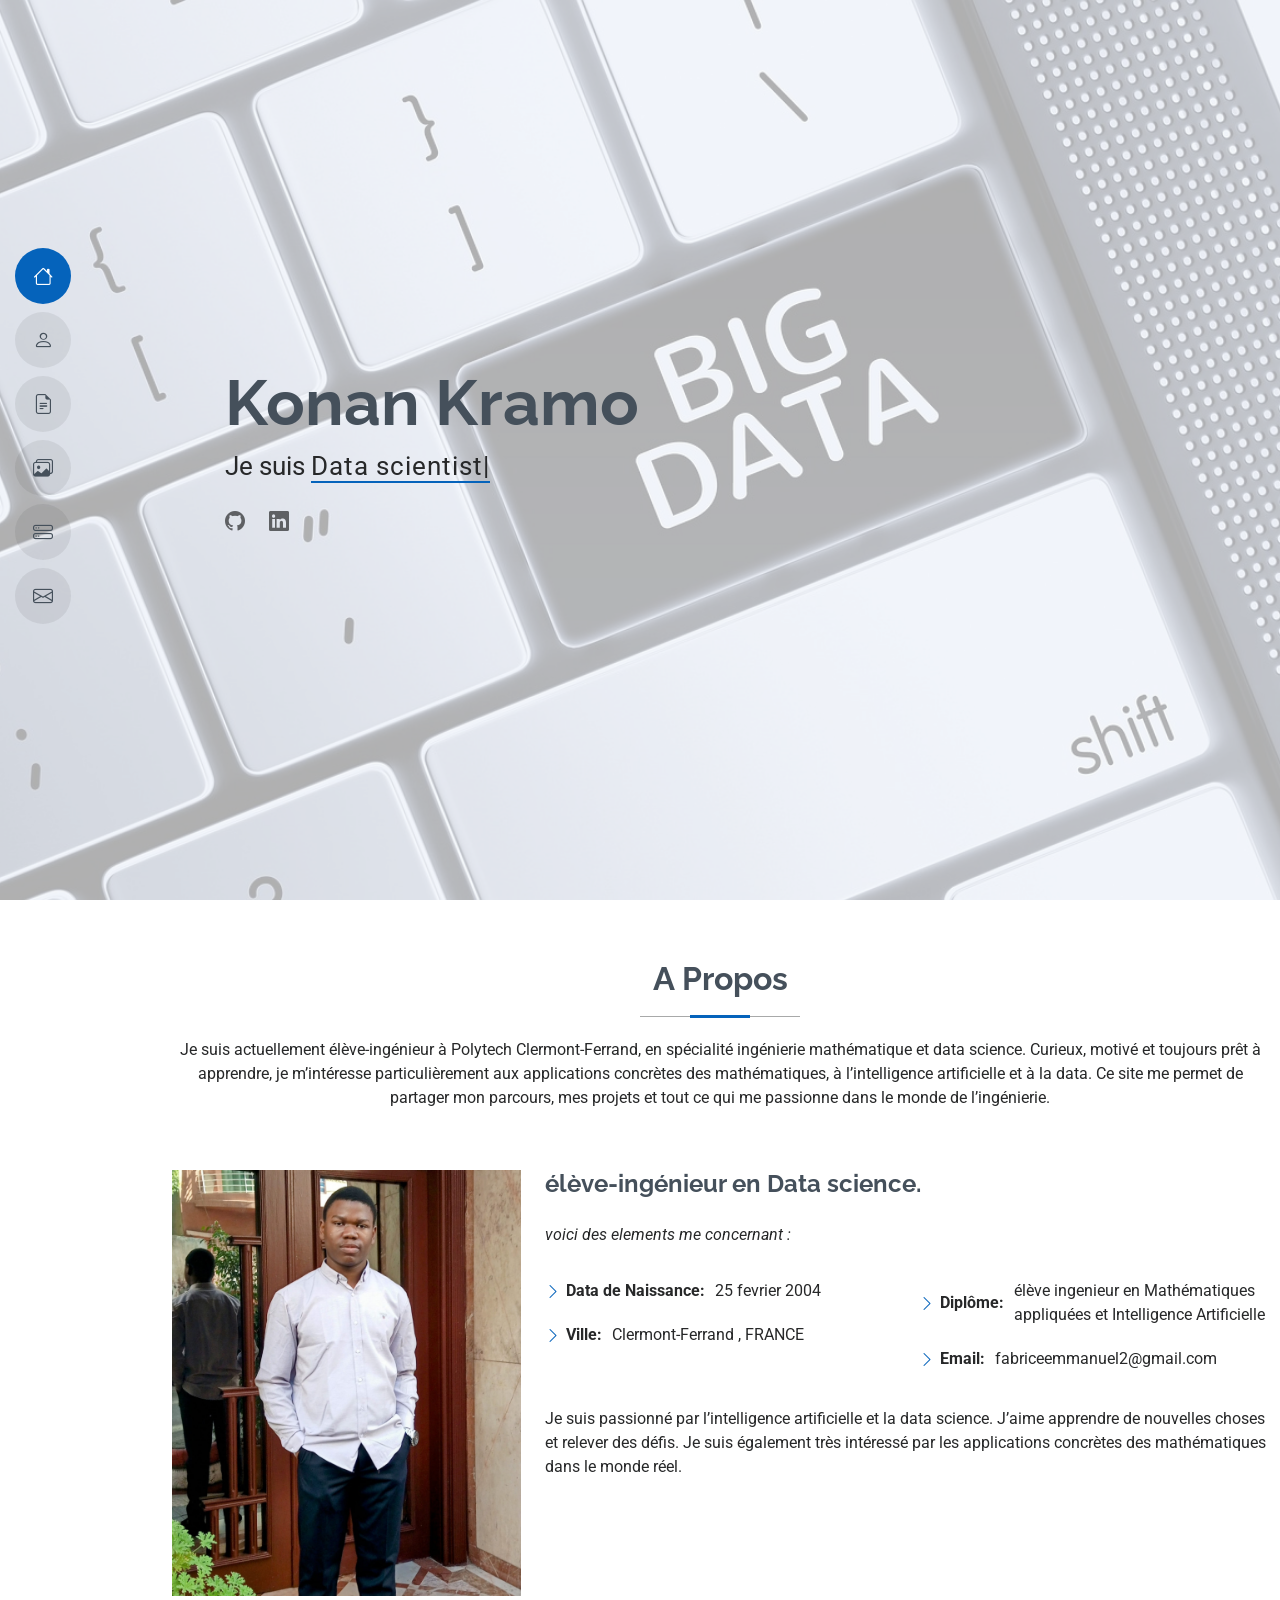
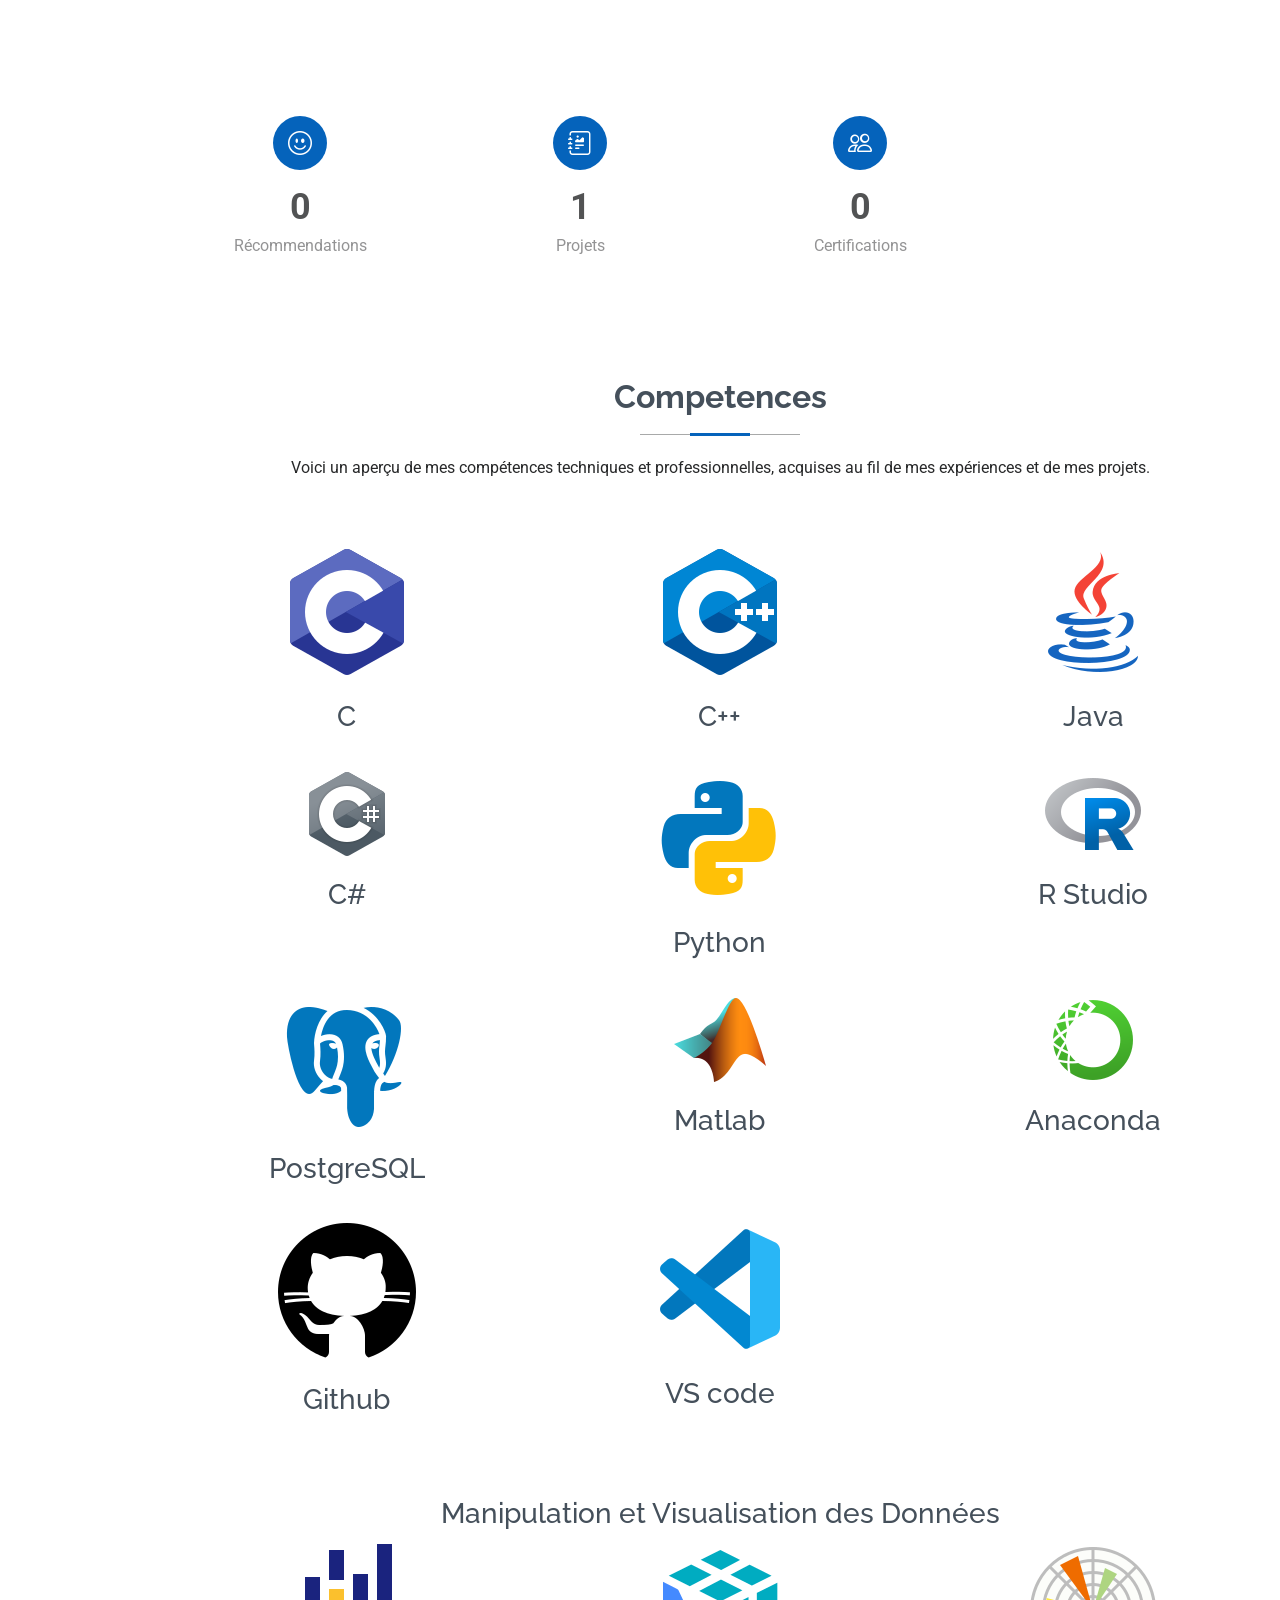
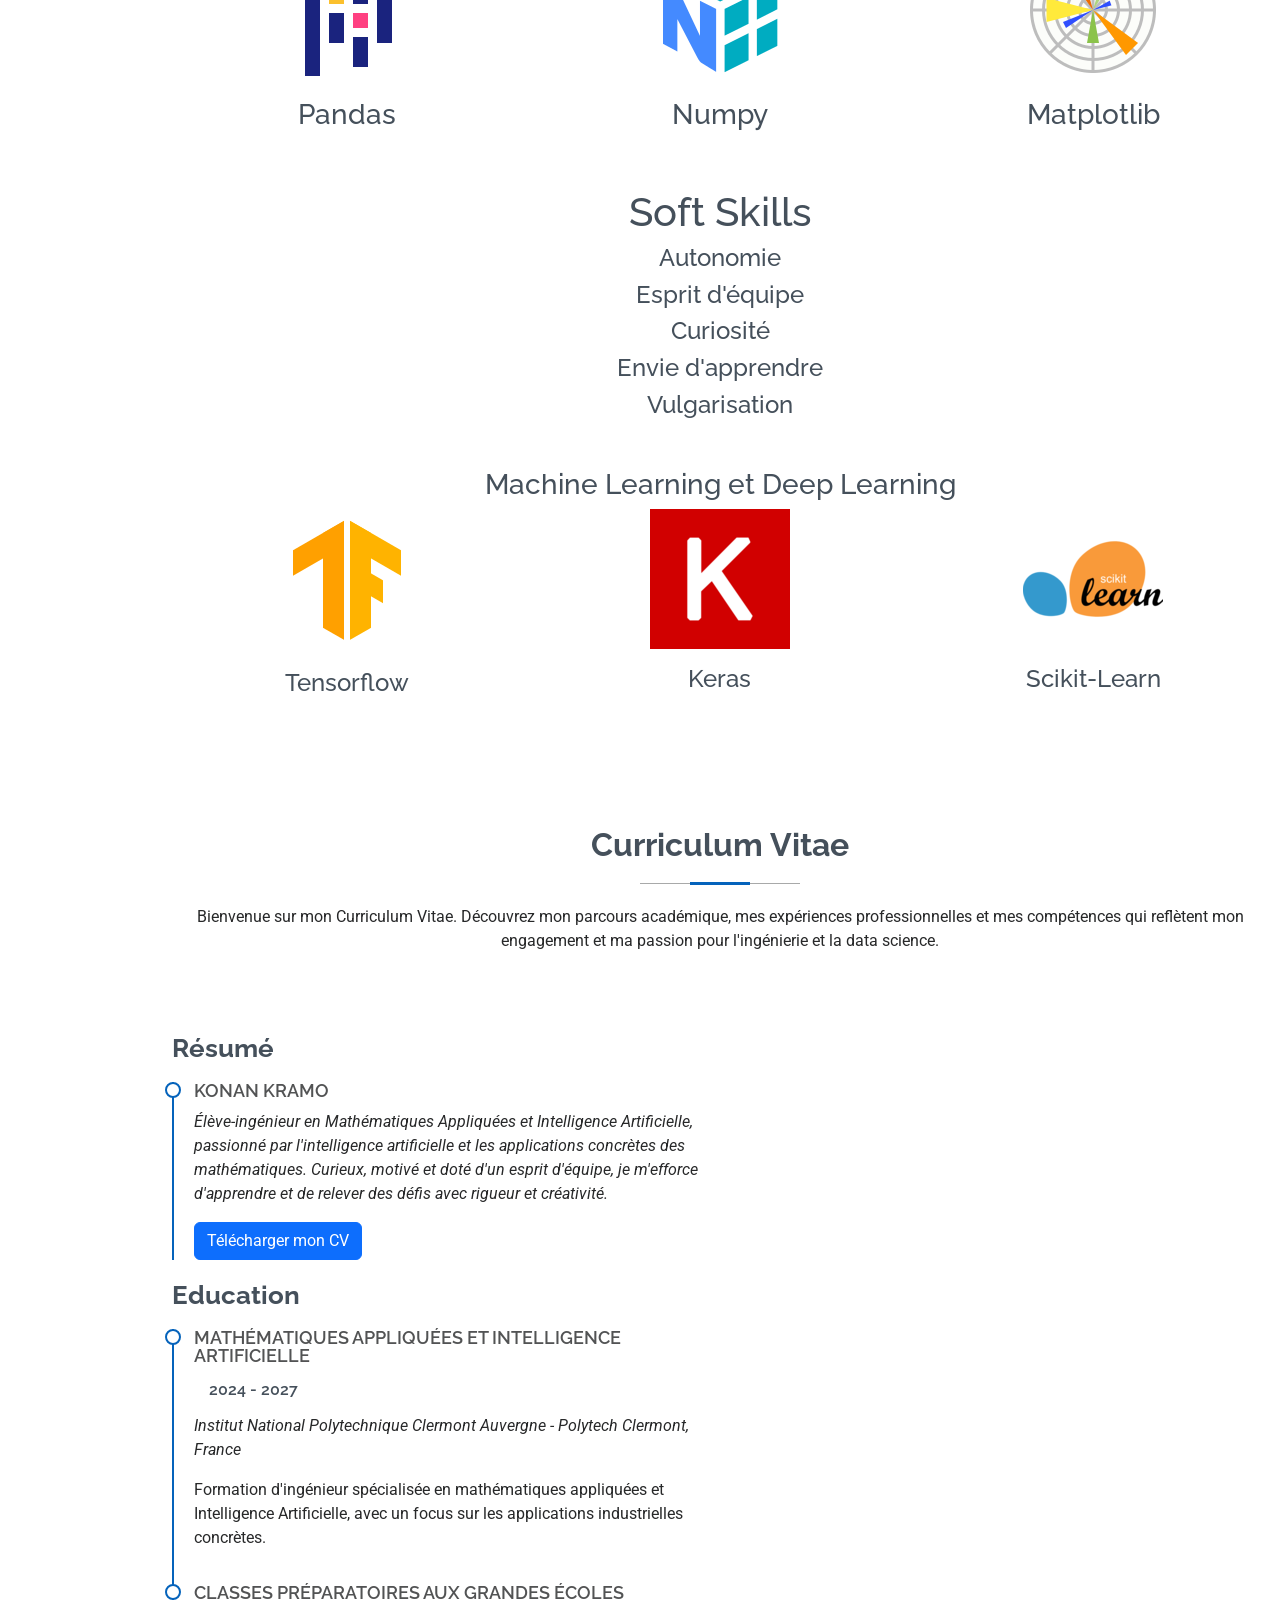
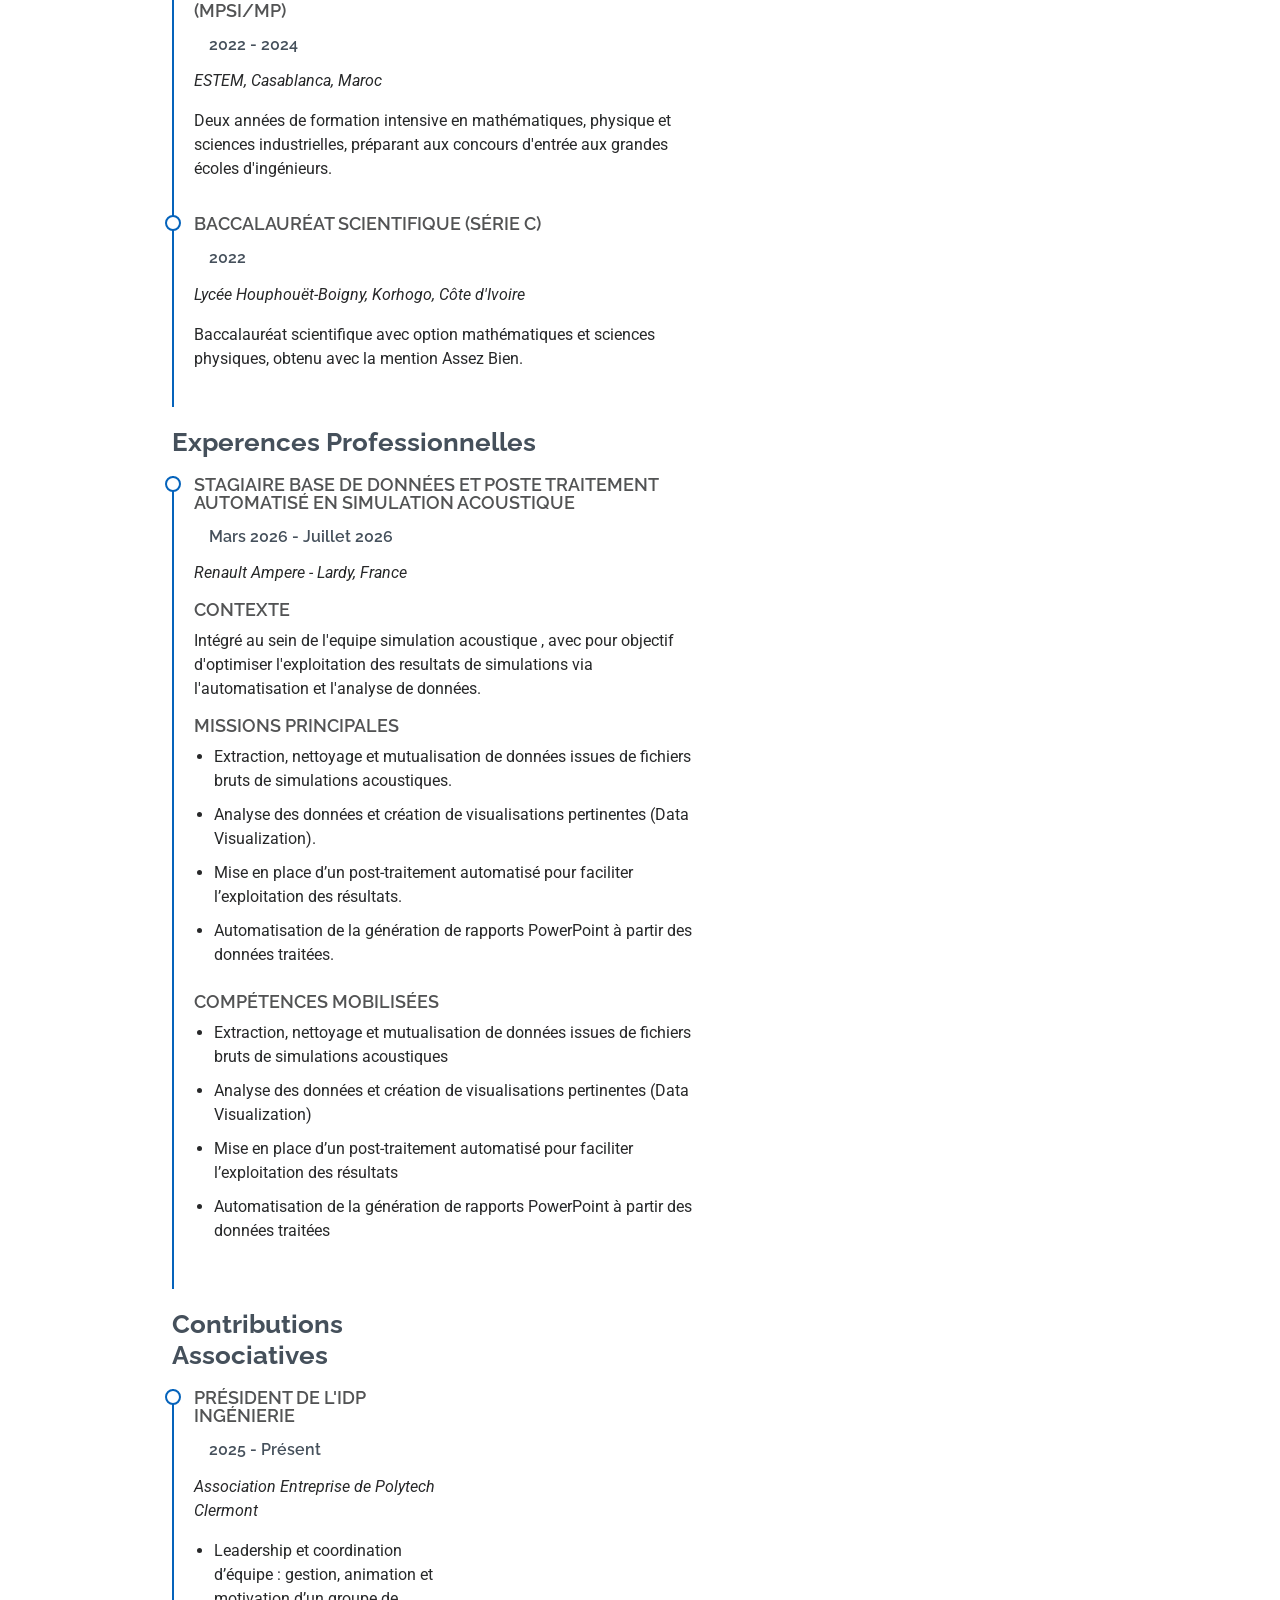
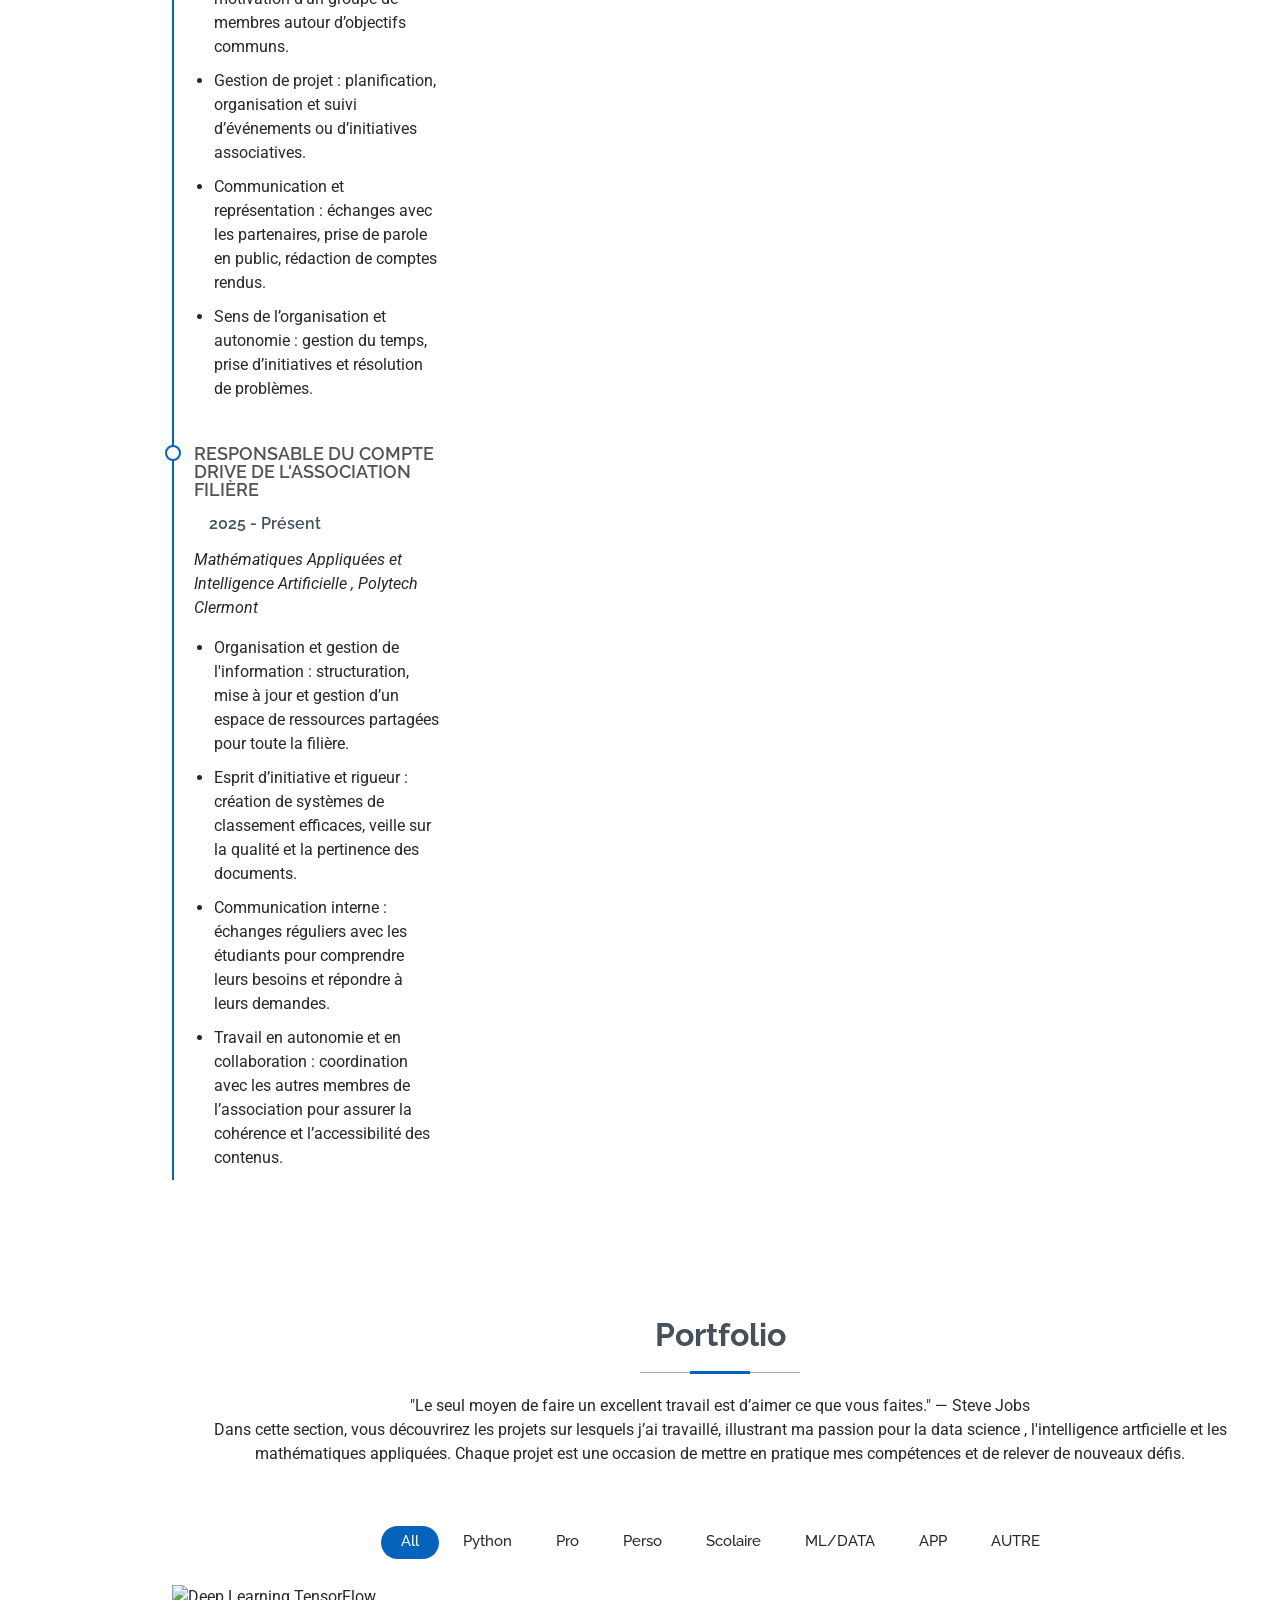
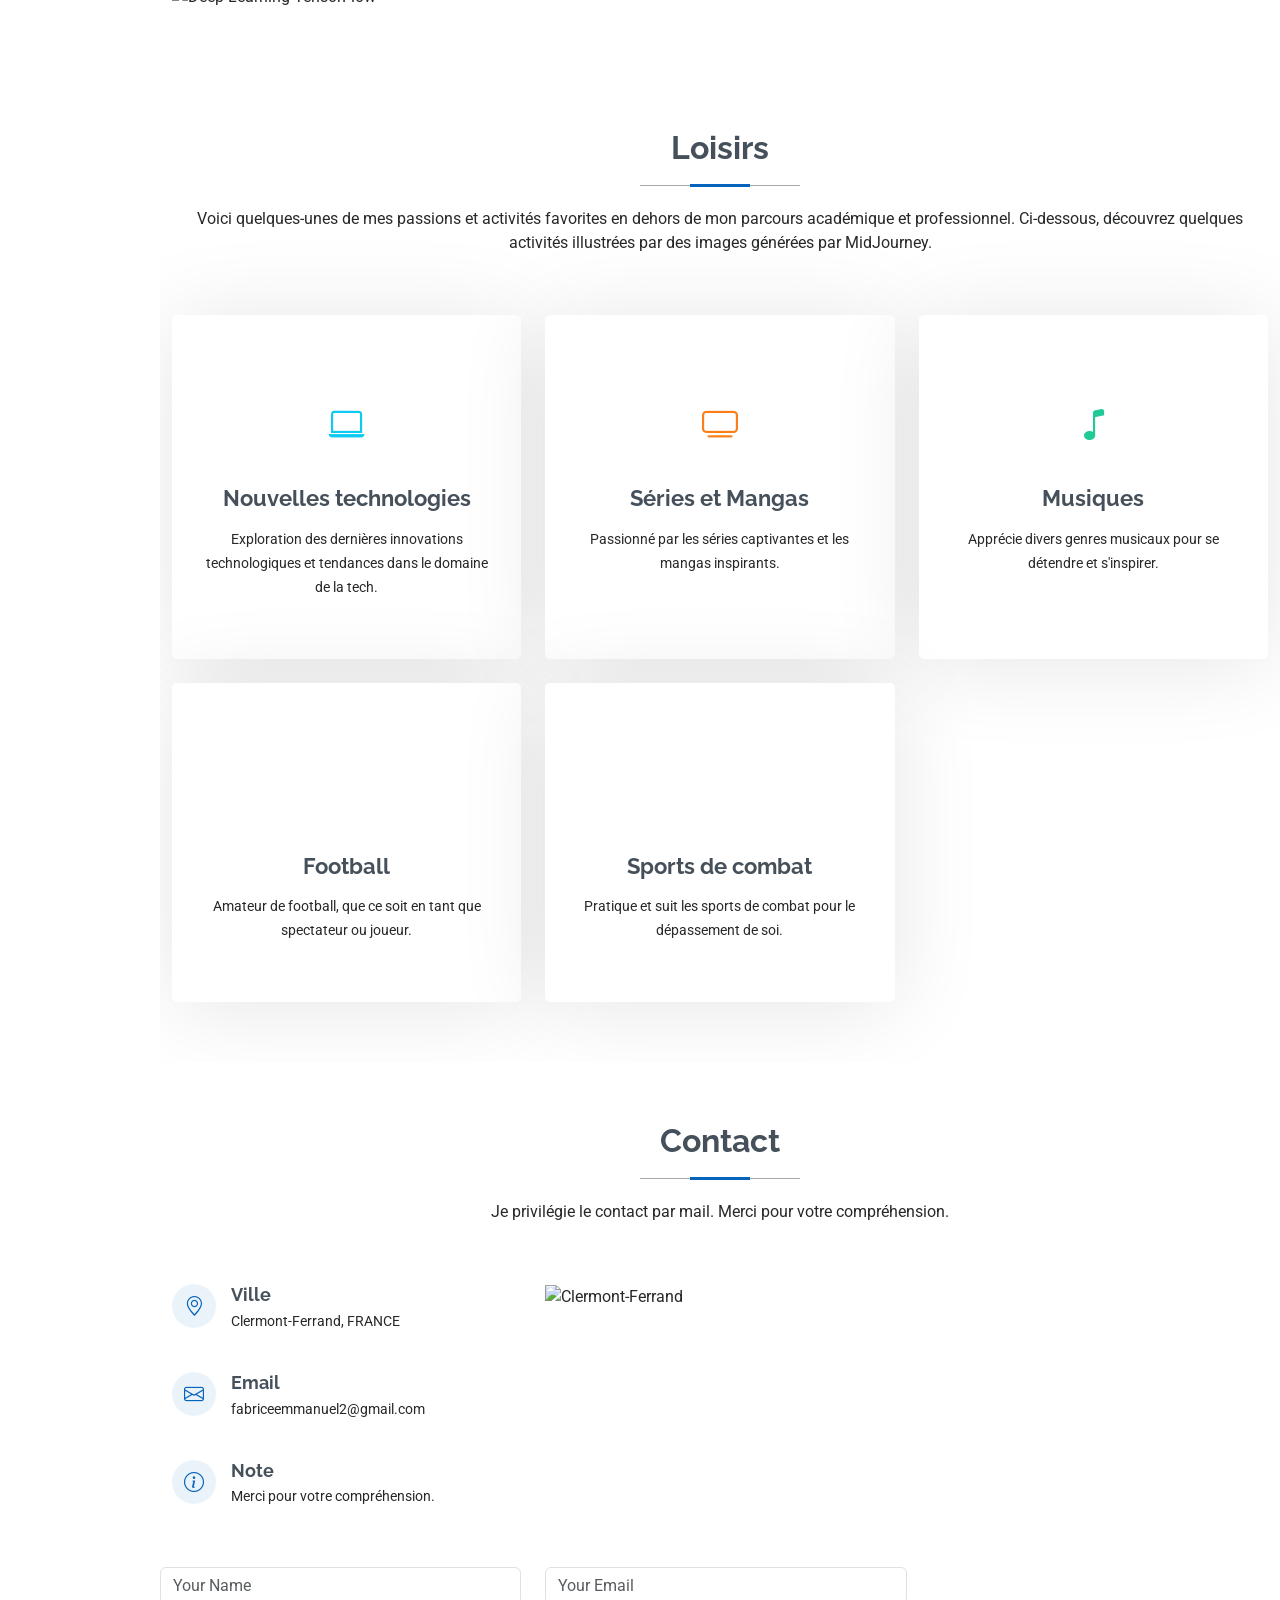
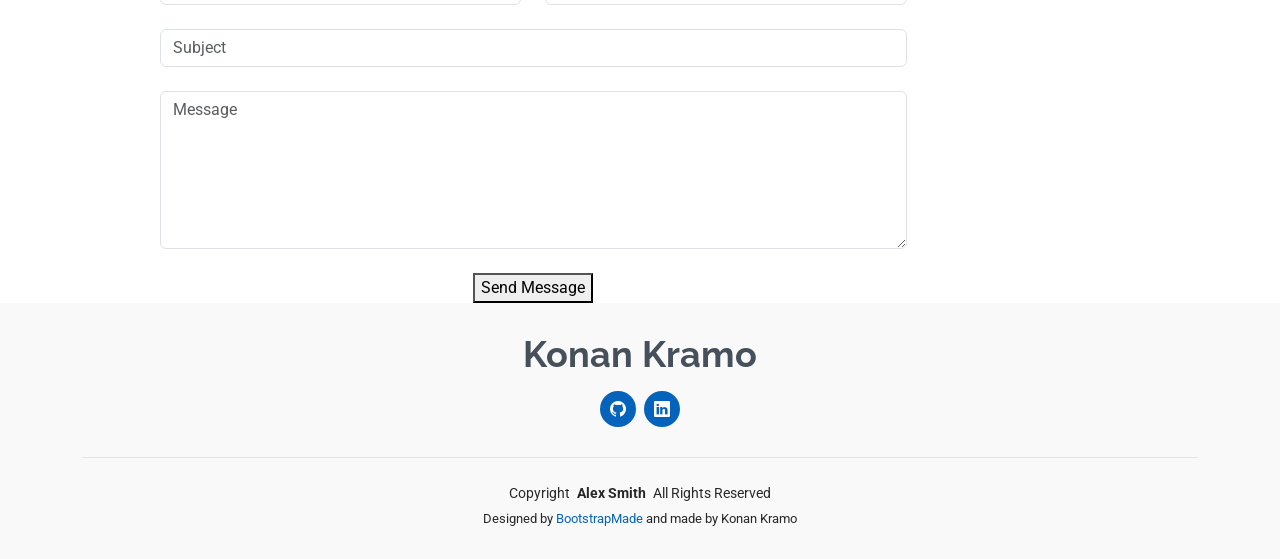
==== commit 34ecf158: "Changements avec ajout de d'API Azure pour le deploiement d'un model de ML" ====
--- a/index.html
+++ b/index.html
@@ -351,7 +351,7 @@
 
       </div>
 
-        </section><!-- /Skills Section -->
+        </section><!-- /SkillFs Section -->
 
     <!-- Resume Section -->
     <section id="resume" class="resume section">
@@ -397,6 +397,42 @@
               <p><em>Lycée Houphouët-Boigny, Korhogo, Côte d'Ivoire</em></p>
               <p>Baccalauréat scientifique avec option mathématiques et sciences physiques, obtenu avec la mention Assez Bien.</p>
             </div><!-- End Resume Item -->
+
+            <h3 class="resume-title">Experences Professionnelles</h3>
+            <div class="resume-item">
+              <h4>Stagiaire Base de données et Poste traitement automatisé en simulation acoustique</h4>
+              <h5>Mars 2026 - Juillet 2026</h5>
+              <p><em>Renault Ampere - Lardy, France</em></p>
+              <h4>Contexte</h4>
+              <p>Intégré au sein de l'equipe simulation acoustique , avec pour objectif d'optimiser l'exploitation des resultats de simulations via l'automatisation et l'analyse de données.</p>
+              <h4>
+                Missions principales
+              </h4>
+              <ul>
+                <li>
+                  Extraction, nettoyage et mutualisation de données issues de fichiers bruts de simulations acoustiques.
+                </li>
+                <li>
+                  Analyse des données et création de visualisations pertinentes (Data Visualization).
+                </li>
+                <li>
+                  Mise en place d’un post-traitement automatisé pour faciliter l’exploitation des résultats.
+                </li>
+                <li>
+                  Automatisation de la génération de rapports PowerPoint à partir des données traitées.
+                </li>
+              </ul>
+              <h4>Compétences mobilisées</h4>
+              <ul>
+              <li>Extraction, nettoyage et mutualisation de données issues de fichiers bruts de simulations acoustiques</li>
+              <li>Analyse des données et création de visualisations pertinentes (Data Visualization)</li>
+              <li>Mise en place d’un post-traitement automatisé pour faciliter l’exploitation des résultats</li>
+              <li>Automatisation de la génération de rapports PowerPoint à partir des données traitées</li>
+              </ul>
+            </div><!-- End Resume Item -->
+
+
+
 
             <!--
 
@@ -442,7 +478,7 @@
             </div><!-- End Resume Item -->
 
             <div class="resume-item">
-              <h4>Responsable du compte Drive de l'association filière IMDS</h4>
+              <h4>Responsable du compte Drive de l'association filière</h4>
               <h5>2025 - Présent</h5>
               <p><em>Mathématiques Appliquées et Intelligence Artificielle , Polytech Clermont</em></p>
               <ul>
@@ -488,121 +524,13 @@
             <li data-filter=".filter-autre">AUTRE</li>
           </ul><!-- End Portfolio Filters -->
 
-          <div class="row gy-4 isotope-container" data-aos="fade-up" data-aos-delay="200">
-
-            <div class="col-lg-4 col-md-6 portfolio-item isotope-item filter-python">
-              <img src="assets/img/masonry-portfolio/python-project.jpg" class="img-fluid" alt="">
-              <div class="portfolio-info">
-                <h4>Python Project</h4>
-                <p>Un projet utilisant Python pour l'analyse de données.</p>
-                <a href="assets/img/masonry-portfolio/python-project.jpg" title="Python Project" data-gallery="portfolio-gallery-python" class="glightbox preview-link"><i class="bi bi-zoom-in"></i></a>
-                <a href="portfolio-details.html" title="More Details" class="details-link"><i class="bi bi-link-45deg"></i></a>
-              </div>
-            </div><!-- End Portfolio Item -->
-
-            <div class="col-lg-4 col-md-6 portfolio-item isotope-item filter-pro">
-              <img src="assets/img/masonry-portfolio/pro-project.jpg" class="img-fluid" alt="">
-              <div class="portfolio-info">
-                <h4>Pro Project</h4>
-                <p>Un projet professionnel réalisé en entreprise.</p>
-                <a href="assets/img/masonry-portfolio/pro-project.jpg" title="Pro Project" data-gallery="portfolio-gallery-pro" class="glightbox preview-link"><i class="bi bi-zoom-in"></i></a>
-                <a href="portfolio-details.html" title="More Details" class="details-link"><i class="bi bi-link-45deg"></i></a>
-              </div>
-            </div><!-- End Portfolio Item -->
-
-            <div class="col-lg-4 col-md-6 portfolio-item isotope-item filter-perso">
-              <img src="assets/img/masonry-portfolio/perso-project.jpg" class="img-fluid" alt="">
-              <div class="portfolio-info">
-                <h4>Perso Project</h4>
-                <p>Un projet personnel pour explorer de nouvelles idées.</p>
-                <a href="assets/img/masonry-portfolio/perso-project.jpg" title="Perso Project" data-gallery="portfolio-gallery-perso" class="glightbox preview-link"><i class="bi bi-zoom-in"></i></a>
-                <a href="portfolio-details.html" title="More Details" class="details-link"><i class="bi bi-link-45deg"></i></a>
-              </div>
-            </div><!-- End Portfolio Item -->
-
-            <div class="col-lg-4 col-md-6 portfolio-item isotope-item filter-scolaire">
-              <img src="assets/img/masonry-portfolio/scolaire-project.jpg" class="img-fluid" alt="">
-              <div class="portfolio-info">
-                <h4>Scolaire Project</h4>
-                <p>Un projet académique réalisé dans le cadre de mes études.</p>
-                <a href="assets/img/masonry-portfolio/scolaire-project.jpg" title="Scolaire Project" data-gallery="portfolio-gallery-scolaire" class="glightbox preview-link"><i class="bi bi-zoom-in"></i></a>
-                <a href="portfolio-details.html" title="More Details" class="details-link"><i class="bi bi-link-45deg"></i></a>
-              </div>
-            </div><!-- End Portfolio Item -->
-
-<div class="col-lg-4 col-md-6 portfolio-item isotope-item filter-python filter-ml-data">
-  <img src="assets/img/masonry-portfolio/deep-learning.jpg" class="img-fluid" alt="Deep Learning">
-  
-  <div class="portfolio-info">
-    <h4>Deep Learning – TensorFlow</h4>
-    <p>Réseau de neurones entraîné avec TensorFlow.</p>
-    
-    <a href="https://github.com/Konan-ing/deep-learning-project" target="_blank" title="Voir le code">
-      <i class="bi bi-github" style="font-size: 1.5rem;"></i>
-    </a>
-
-    <div class="mt-3" style="background: rgba(255,255,255,0.1); padding: 10px; border-radius: 5px;">
-      <input type="number" id="inputUser" class="form-control form-control-sm" placeholder="Entrez un nombre">
-      <button onclick="testerIA()" class="btn btn-sm btn-primary mt-2 w-100">Prédire</button>
-      <p id="affichageResultat" class="mt-2 small text-success fw-bold"></p>
-    </div>
-  </div>
-</div>
-
-<script>
-async function testerIA() {
-  const val = document.getElementById('inputUser').value;
-  const texte = document.getElementById('affichageResultat');
-  
-  if(!val) return alert("Entrez un nombre");
-  
-  texte.innerText = "Calcul...";
-
-  try {
-    const response = await fetch('https://TON-URL-API.onrender.com/predict', {
-      method: 'POST',
-      headers: {'Content-Type': 'application/json'},
-      body: JSON.stringify({valeur: parseFloat(val)})
-    });
-    const data = await response.json();
-    texte.innerText = "IA : " + data.resultat.toFixed(4);
-  } catch (error) {
-    texte.innerText = "Erreur API.";
-  }
-}
-</script>
+          <div id="portfolio-grid" class="row gy-4 isotope-container" data-aos="fade-up" data-aos-delay="200">
+  </div><!--End Potfolio contenair-->
+
+
 
   </a>
 </div>
-
-
-
-            <div class="col-lg-4 col-md-6 portfolio-item isotope-item filter-app">
-              <img src="assets/img/masonry-portfolio/app-project.jpg" class="img-fluid" alt="">
-              <div class="portfolio-info">
-                <h4>APP Project</h4>
-                <p>Un projet de développement d'application.</p>
-                <a href="assets/img/masonry-portfolio/app-project.jpg" title="APP Project" data-gallery="portfolio-gallery-app" class="glightbox preview-link"><i class="bi bi-zoom-in"></i></a>
-                <a href="portfolio-details.html" title="More Details" class="details-link"><i class="bi bi-link-45deg"></i></a>
-              </div>
-            </div><!-- End Portfolio Item -->
-
-            <div class="col-lg-4 col-md-6 portfolio-item isotope-item filter-autre">
-              <img src="assets/img/masonry-portfolio/autre-project.jpg" class="img-fluid" alt="">
-              <div class="portfolio-info">
-                <h4>Autre Project</h4>
-                <p>Un projet diversifié dans un domaine différent.</p>
-                <a href="assets/img/masonry-portfolio/autre-project.jpg" title="Autre Project" data-gallery="portfolio-gallery-autre" class="glightbox preview-link"><i class="bi bi-zoom-in"></i></a>
-                <a href="portfolio-details.html" title="More Details" class="details-link"><i class="bi bi-link-45deg"></i></a>
-              </div>
-            </div><!-- End Portfolio Item -->
-
-          </div><!-- End Portfolio Container -->
-        </div>
-
-        </div>
-
-      </div>
 
     </section><!-- /Portfolio Section -->
 
@@ -815,6 +743,80 @@
   <!-- Main JS File -->
   <script src="assets/js/main.js"></script>
 
+
+  <script>
+// 1. Fonction pour charger les projets depuis le fichier JSON
+async function chargerProjets() {
+  try {
+    const resp = await fetch('projets.json');
+    const projets = await resp.json();
+    const grid = document.getElementById('portfolio-grid');
+
+    grid.innerHTML = projets.map((p, index) => `
+      <div class="col-lg-4 col-md-6 portfolio-item isotope-item ${p.categorie}">
+        <img src="${p.image}" class="img-fluid" alt="${p.nom}">
+        <div class="portfolio-info">
+          <h4>${p.nom}</h4>
+          <p>${p.description}</p>
+          <div class="mt-3 p-2" style="background: rgba(0,0,0,0.05); border-radius: 8px;">
+            <input type="number" id="input-${index}" class="form-control form-control-sm mb-2" placeholder="Valeur à tester">
+            <button onclick="testerSurAzure('${p.apiUrl}', ${index})" class="btn btn-primary btn-sm w-100">Prédire via Azure</button>
+            <p id="res-${index}" class="mt-2 small mb-0"></p>
+          </div>
+        </div>
+      </div>
+    `).join('');
+
+    // Important : On demande à Isotope (le filtre) de se rafraîchir
+    setTimeout(() => {
+      window.AOS.refresh();
+      // Si votre template utilise Isotope, il faudra peut-être rajouter l'init ici
+    }, 500);
+
+    // --- AJOUTEZ CECI POUR LE FILTRAGE ---
+    imagesLoaded(grid, function() {
+      // On prévient Isotope qu'il y a de nouveaux éléments
+      let iso = new Isotope(grid, {
+        itemSelector: '.portfolio-item',
+        layoutMode: 'masonry'
+      });
+      window.AOS.refresh();
+    });
+
+  } catch (e) {
+    console.error("Erreur lors du chargement des projets :", e);
+  }
+}
+
+// 2. Fonction pour envoyer les données à votre API Azure
+async function testerSurAzure(url, id) {
+  const val = document.getElementById(`input-${id}`).value;
+  const resField = document.getElementById(`res-${id}`);
+  
+  if(!val) return alert("Veuillez entrer une valeur");
+
+  resField.innerText = "Calcul Azure...";
+  resField.style.color = "orange";
+  
+  try {
+    const r = await fetch(url, {
+      method: 'POST',
+      headers: {'Content-Type': 'application/json'},
+      body: JSON.stringify({ data: parseFloat(val) }) // Assurez-vous que votre API Azure attend bien 'data'
+    });
+    const data = await r.json();
+    resField.style.color = "green";
+    resField.innerText = "IA : " + (data.prediction || data.resultat);
+  } catch (e) {
+    resField.style.color = "red";
+    resField.innerText = "Erreur (vérifiez CORS sur Azure)";
+  }
+}
+
+// Lancer le chargement dès que la page est prête
+document.addEventListener('DOMContentLoaded', chargerProjets);
+</script>
+
 </body>
 
 </html>
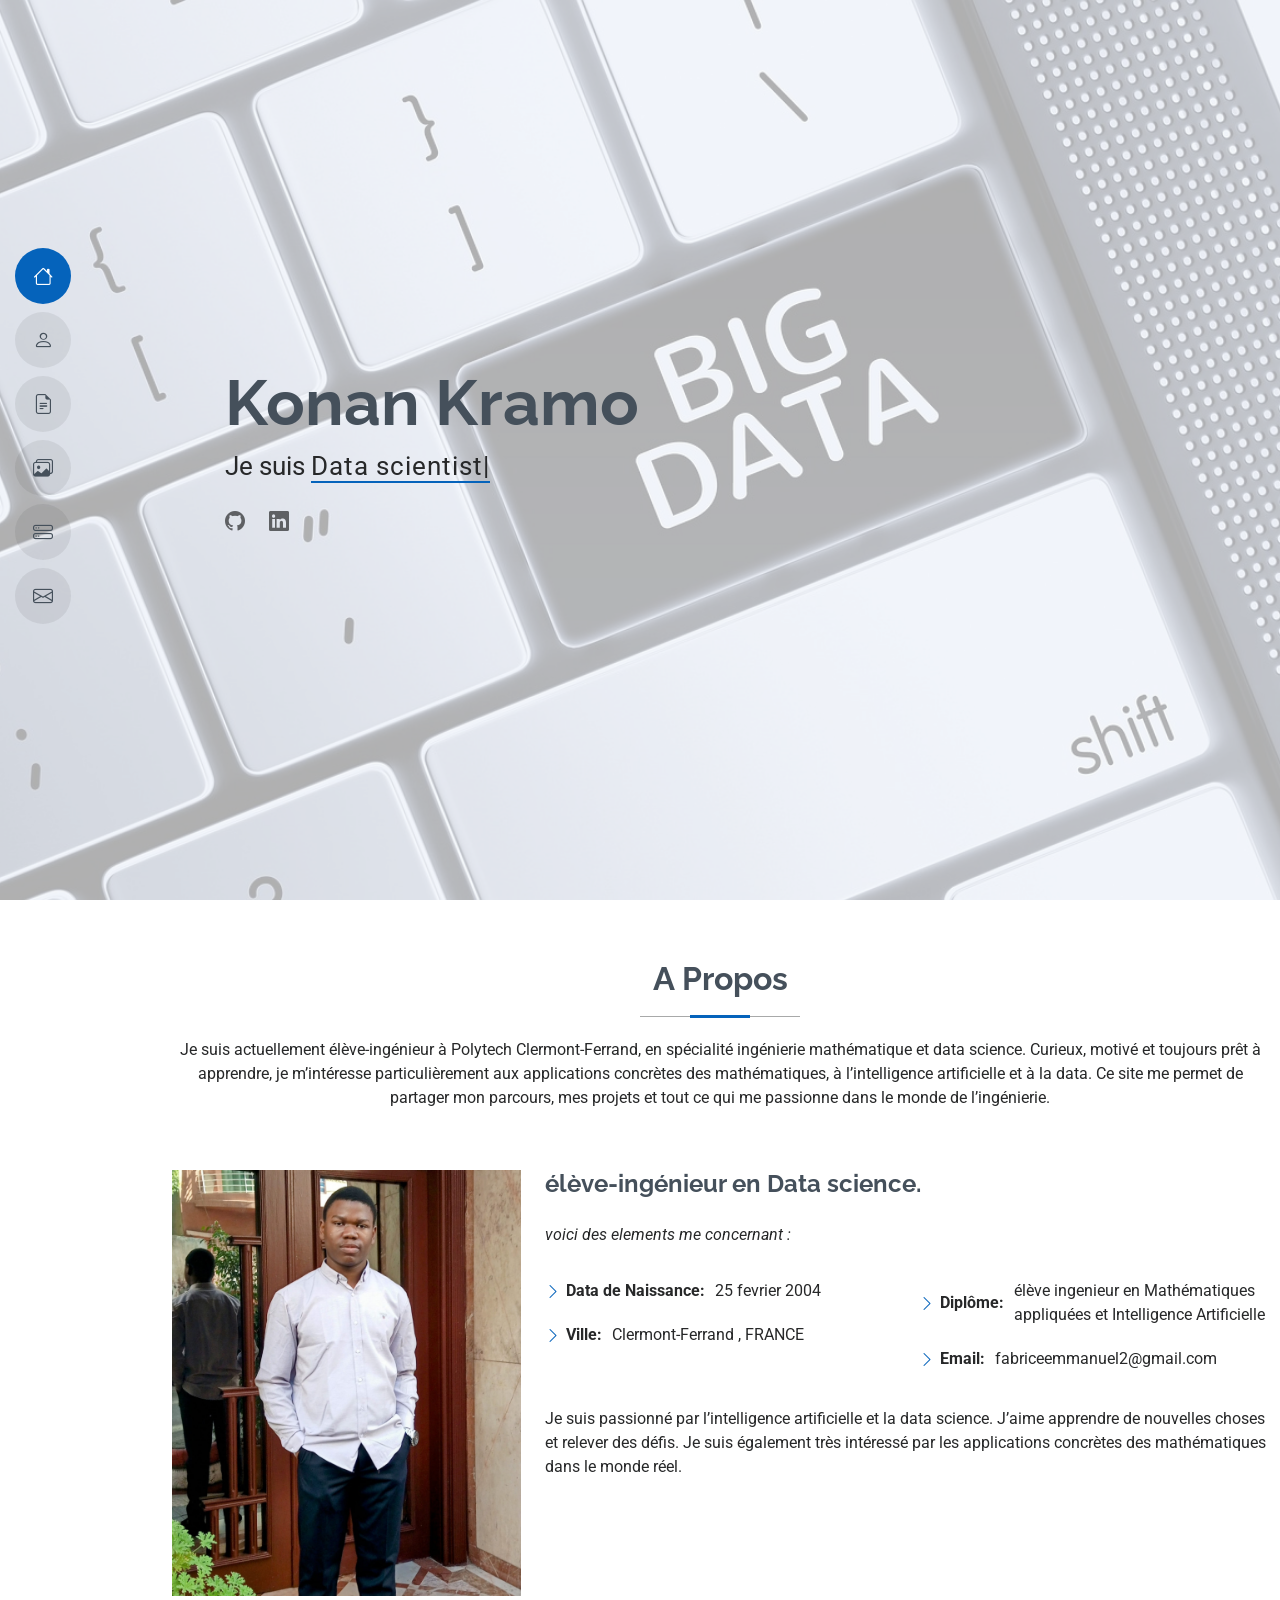
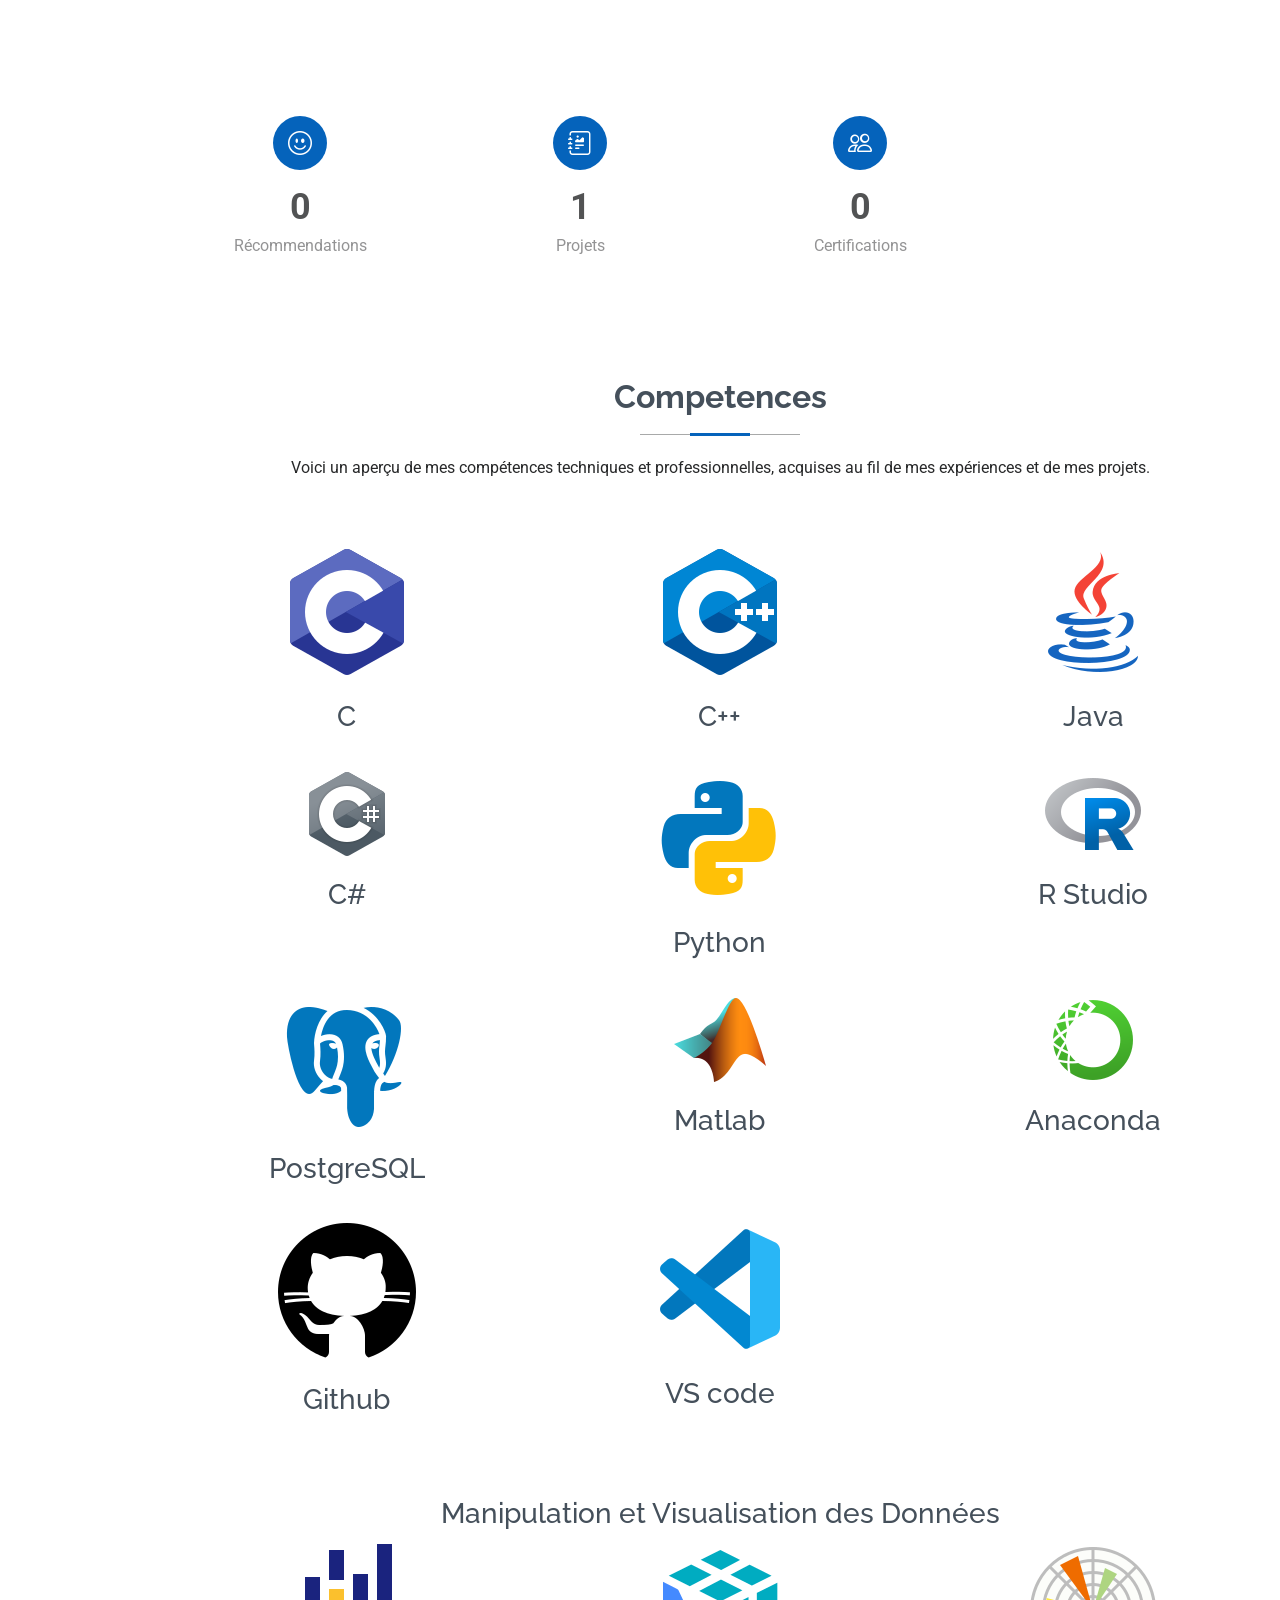
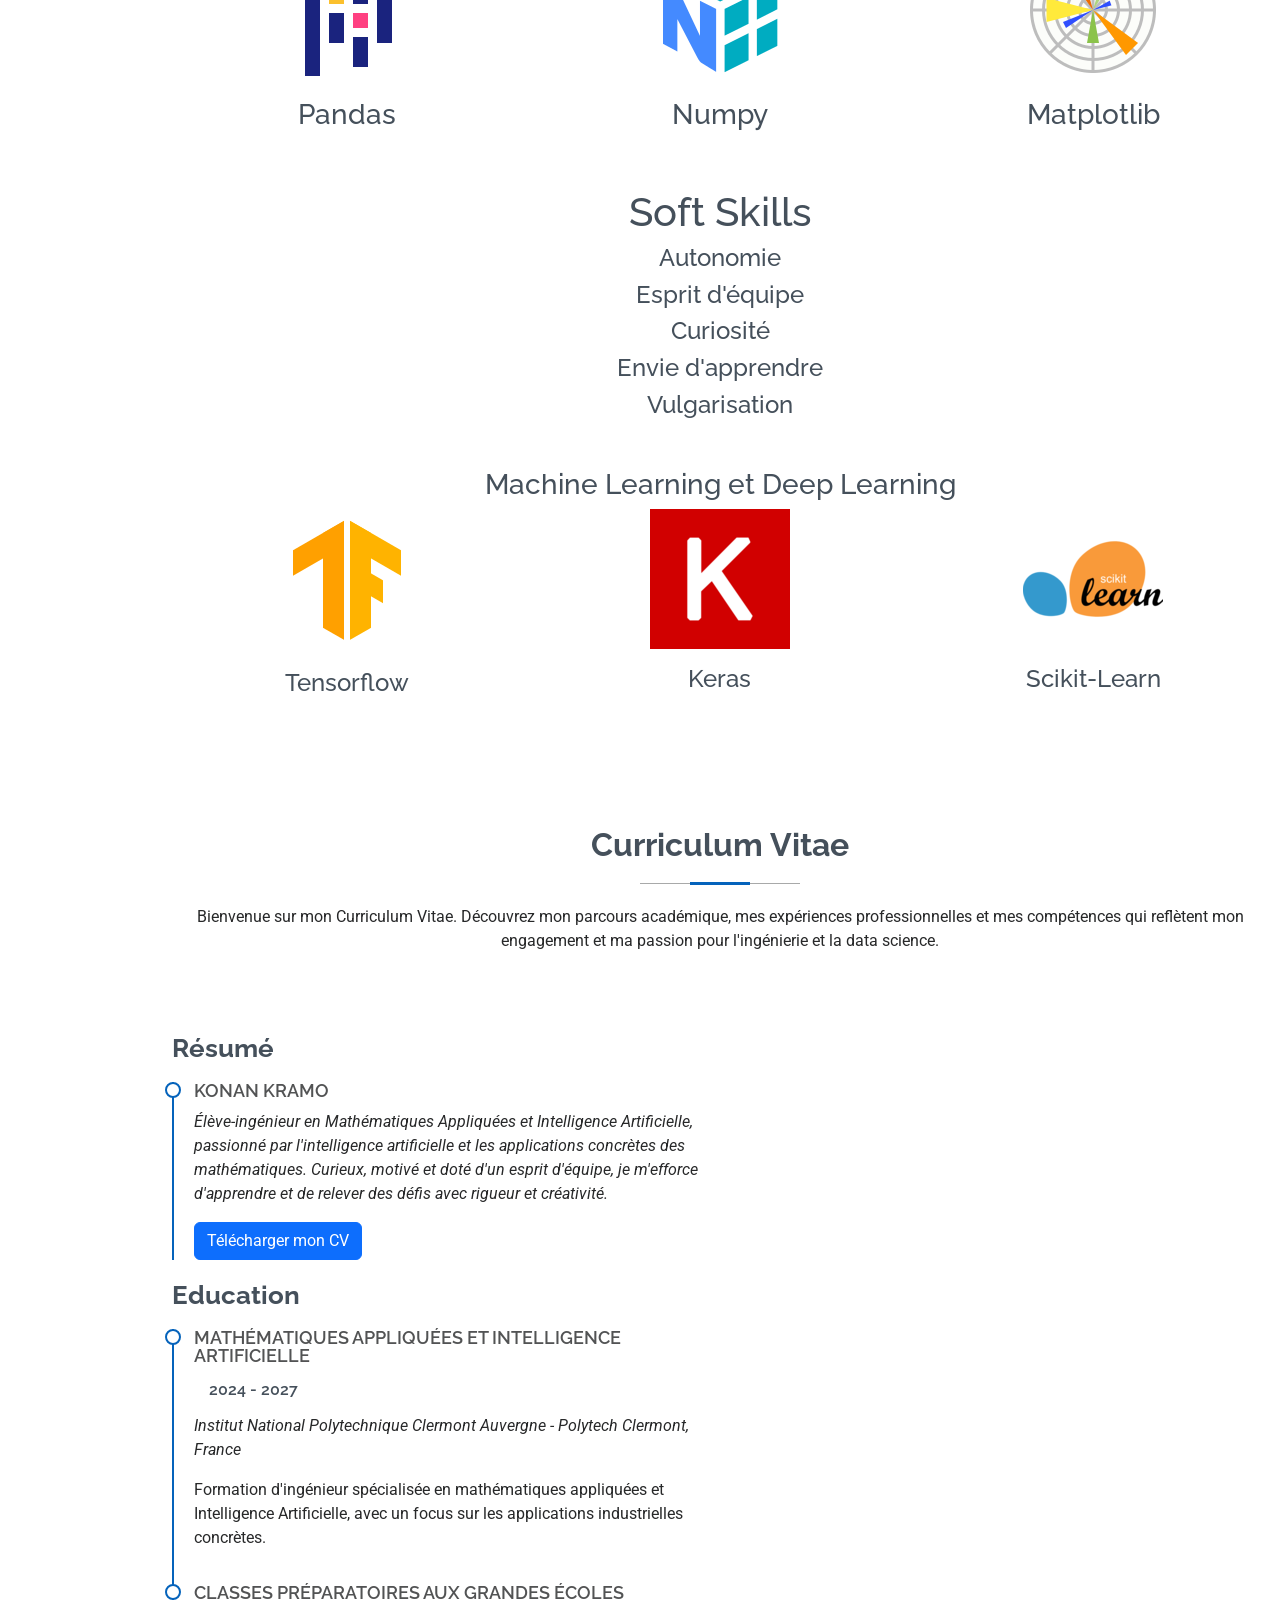
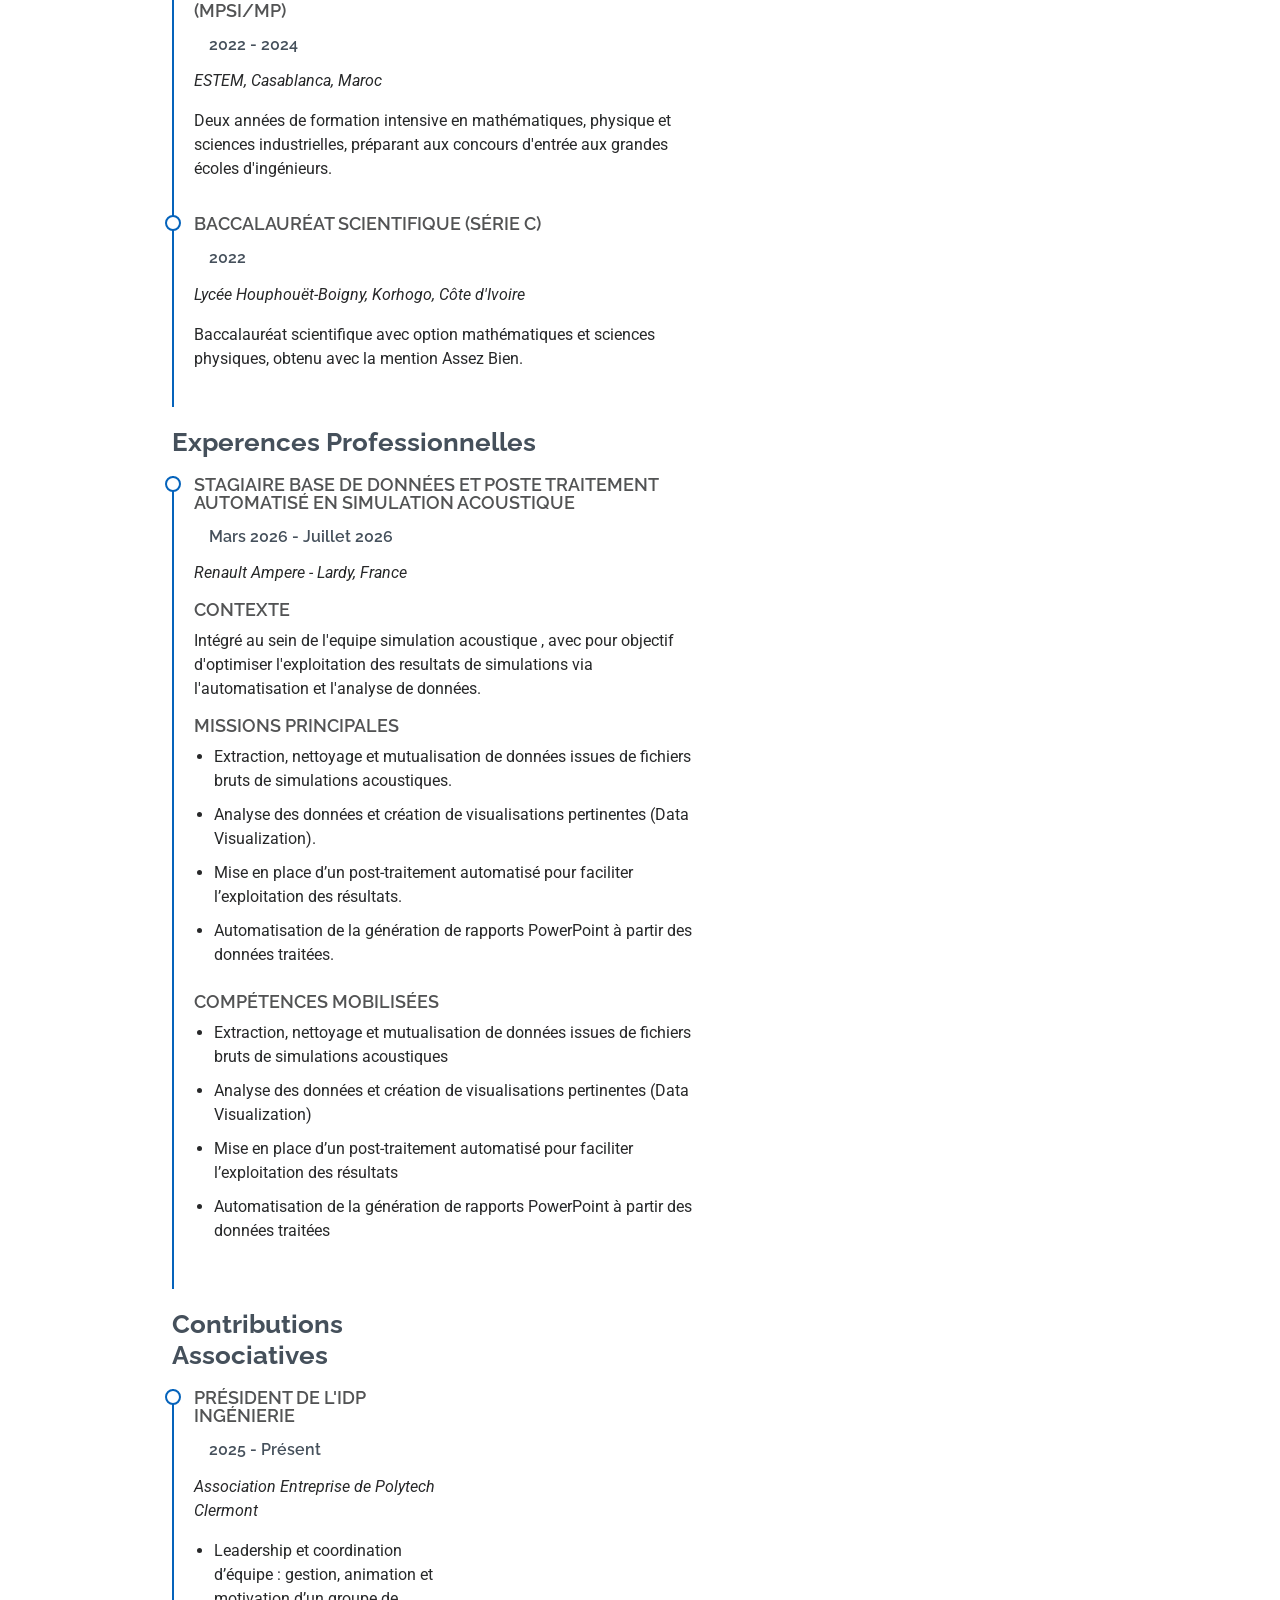
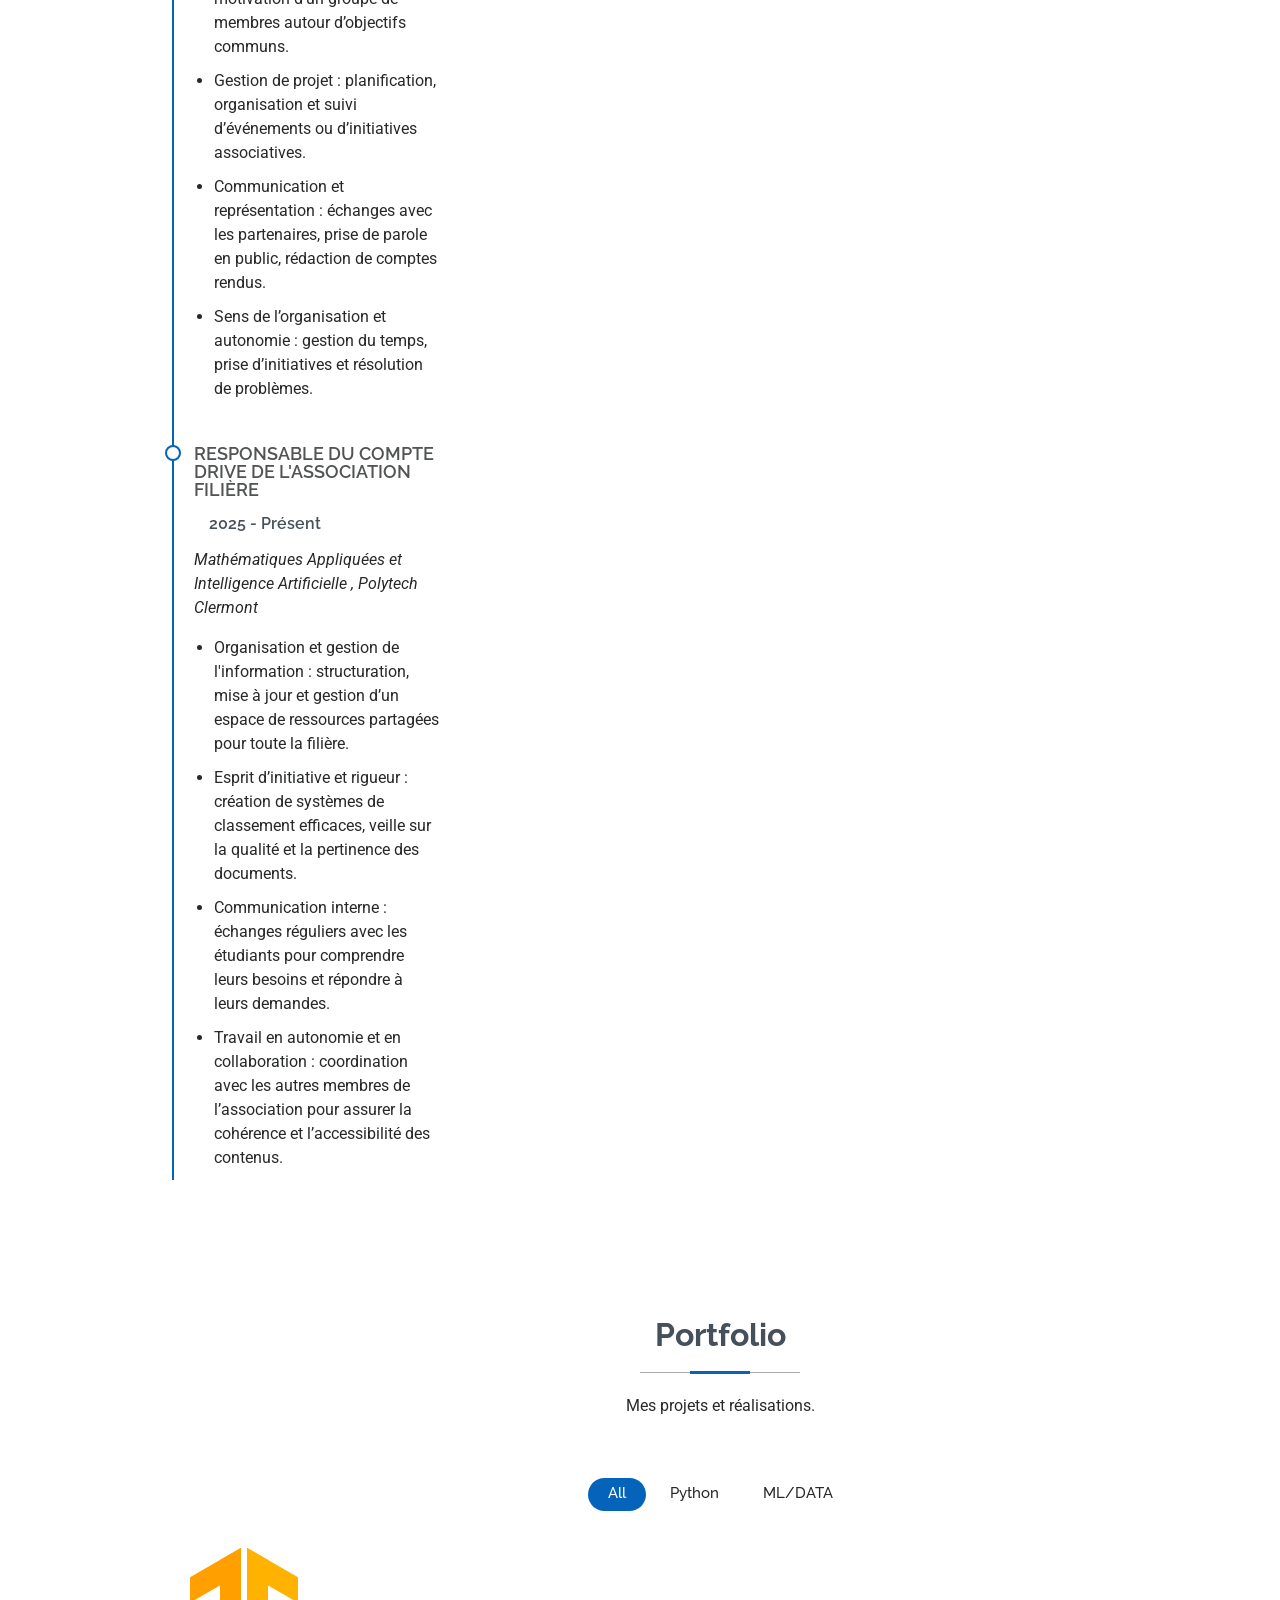
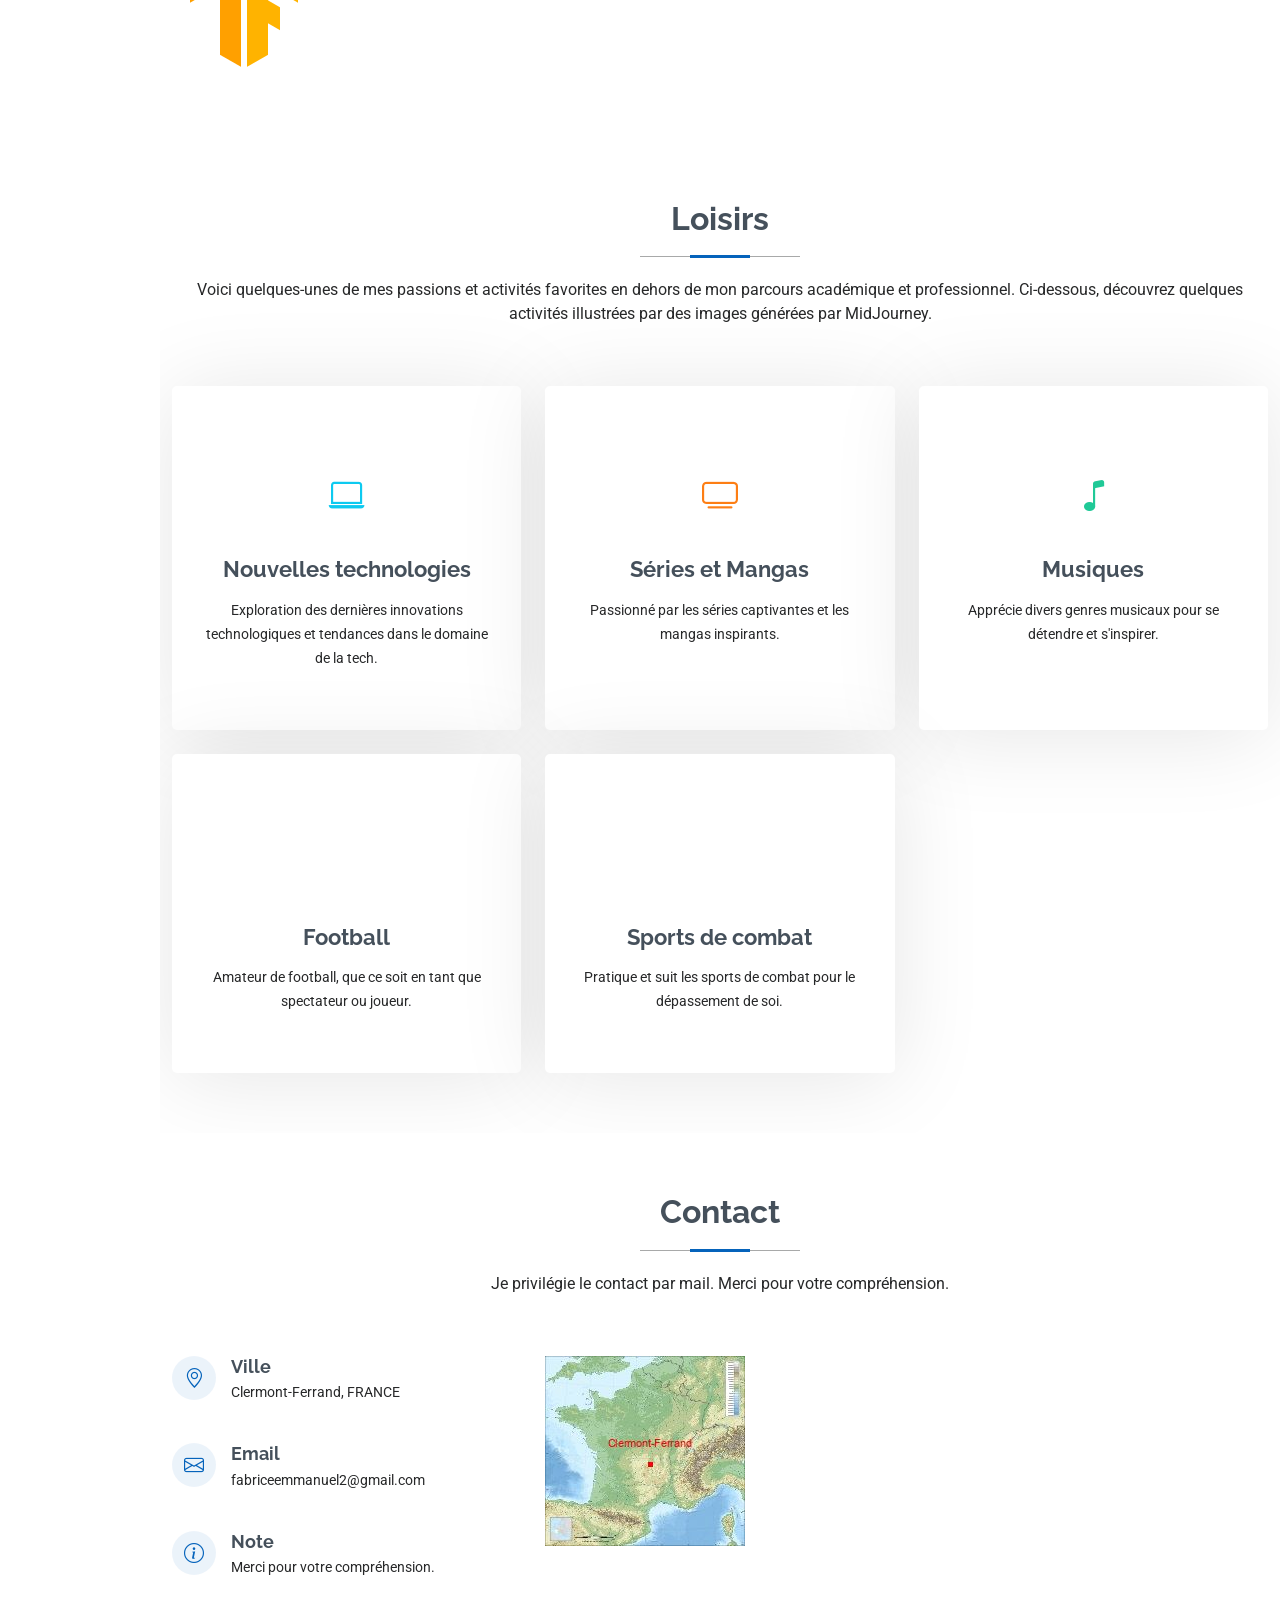
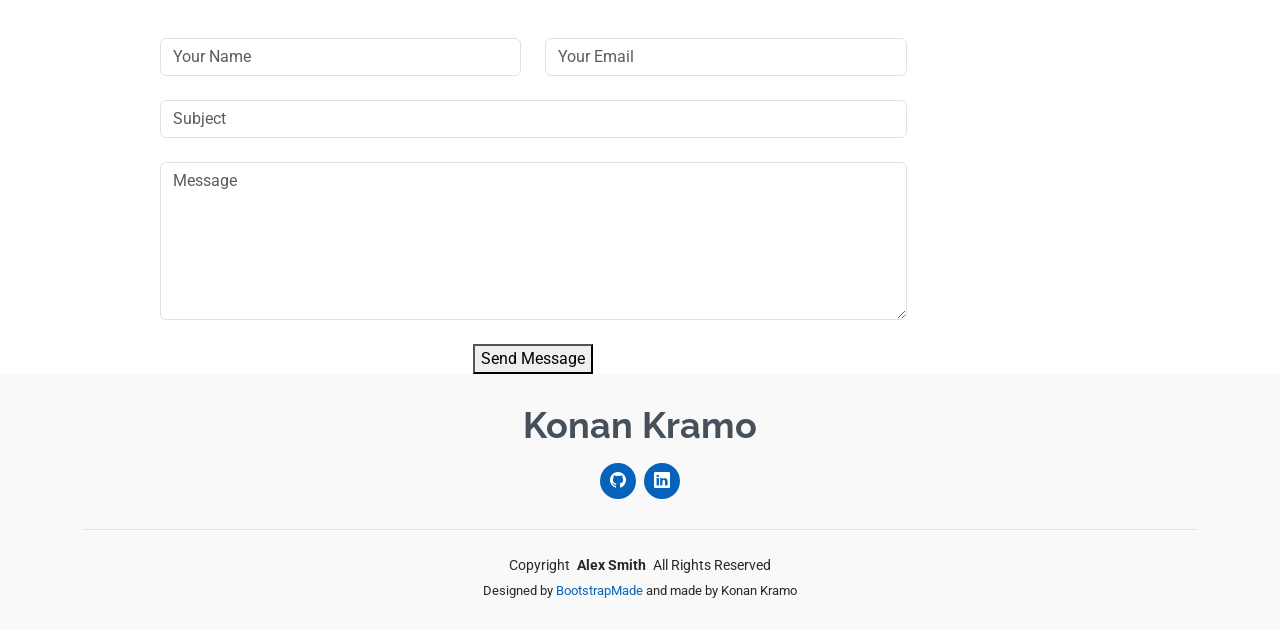
==== commit 9b667c65: "fonction charger projet" ====
--- a/index.html
+++ b/index.html
@@ -499,38 +499,22 @@
 
     <!-- Portfolio Section -->
     <section id="portfolio" class="portfolio section">
-
-      <!-- Section Title -->
-      <div class="container section-title" data-aos="fade-up">
-        <h2>Portfolio</h2>
-        <p>"Le seul moyen de faire un excellent travail est d’aimer ce que vous faites." — Steve Jobs</p>
-        <p>Dans cette section, vous découvrirez les projets sur lesquels j’ai travaillé, illustrant ma passion pour la data science , l'intelligence artficielle  et les mathématiques appliquées. Chaque projet est une occasion de mettre en pratique mes compétences et de relever de nouveaux défis.</p>
-      </div><!-- End Section Title -->
-
-      <div class="container">
-
-        <div class="isotope-layout" data-default-filter="*" data-layout="masonry" data-sort="original-order">
-
-          </div>
-
-          <ul class="portfolio-filters isotope-filters" data-aos="fade-up" data-aos-delay="100">
-            <li data-filter="*" class="filter-active">All</li>
-            <li data-filter=".filter-python">Python</li>
-            <li data-filter=".filter-pro">Pro</li>
-            <li data-filter=".filter-perso">Perso</li>
-            <li data-filter=".filter-scolaire">Scolaire</li>
-            <li data-filter=".filter-ml-data">ML/DATA</li>
-            <li data-filter=".filter-app">APP</li>
-            <li data-filter=".filter-autre">AUTRE</li>
-          </ul><!-- End Portfolio Filters -->
-
-          <div id="portfolio-grid" class="row gy-4 isotope-container" data-aos="fade-up" data-aos-delay="200">
-  </div><!--End Potfolio contenair-->
-
-
-
-  </a>
-</div>
+  <div class="container section-title" data-aos="fade-up">
+    <h2>Portfolio</h2>
+    <p>Mes projets et réalisations.</p>
+  </div>
+
+  <div class="container">
+    <ul class="portfolio-filters isotope-filters" data-aos="fade-up">
+      <li data-filter="*" class="filter-active">All</li>
+      <li data-filter=".filter-python">Python</li>
+      <li data-filter=".filter-ml-data">ML/DATA</li>
+    </ul>
+
+    <div id="portfolio-grid" class="row gy-4 isotope-container" data-aos="fade-up" data-aos-delay="200">
+    </div> 
+  </div>
+</section>
 
     </section><!-- /Portfolio Section -->
 
@@ -745,12 +729,15 @@
 
 
   <script>
-// 1. Fonction pour charger les projets depuis le fichier JSON
 async function chargerProjets() {
+  const grid = document.getElementById('portfolio-grid');
+  if (!grid) return; // Sécurité : on arrête si l'élément n'est pas trouvé
+
   try {
     const resp = await fetch('projets.json');
+    if (!resp.ok) throw new Error("Fichier projets.json introuvable");
+    
     const projets = await resp.json();
-    const grid = document.getElementById('portfolio-grid');
 
     grid.innerHTML = projets.map((p, index) => `
       <div class="col-lg-4 col-md-6 portfolio-item isotope-item ${p.categorie}">
@@ -759,32 +746,26 @@
           <h4>${p.nom}</h4>
           <p>${p.description}</p>
           <div class="mt-3 p-2" style="background: rgba(0,0,0,0.05); border-radius: 8px;">
-            <input type="number" id="input-${index}" class="form-control form-control-sm mb-2" placeholder="Valeur à tester">
-            <button onclick="testerSurAzure('${p.apiUrl}', ${index})" class="btn btn-primary btn-sm w-100">Prédire via Azure</button>
+            <input type="number" id="input-${index}" class="form-control mb-2" placeholder="Valeur">
+            <button onclick="testerSurAzure('${p.apiUrl}', ${index})" class="btn btn-primary btn-sm w-100">Prédire</button>
             <p id="res-${index}" class="mt-2 small mb-0"></p>
           </div>
         </div>
       </div>
     `).join('');
 
-    // Important : On demande à Isotope (le filtre) de se rafraîchir
-    setTimeout(() => {
-      window.AOS.refresh();
-      // Si votre template utilise Isotope, il faudra peut-être rajouter l'init ici
-    }, 500);
-
-    // --- AJOUTEZ CECI POUR LE FILTRAGE ---
-    imagesLoaded(grid, function() {
-      // On prévient Isotope qu'il y a de nouveaux éléments
-      let iso = new Isotope(grid, {
-        itemSelector: '.portfolio-item',
-        layoutMode: 'masonry'
-      });
-      window.AOS.refresh();
-    });
+    // On attend que les images soient chargées avant d'activer le design
+    if (typeof imagesLoaded === 'function') {
+        imagesLoaded(grid, function() {
+            // Initialisation de l'effet de tri (Isotope)
+            new Isotope(grid, { itemSelector: '.portfolio-item', layoutMode: 'masonry' });
+            window.AOS.refresh();
+        });
+    }
 
   } catch (e) {
-    console.error("Erreur lors du chargement des projets :", e);
+    console.error("Erreur critique :", e);
+    grid.innerHTML = "<p class='text-danger'>Erreur de chargement des projets.</p>";
   }
 }
 
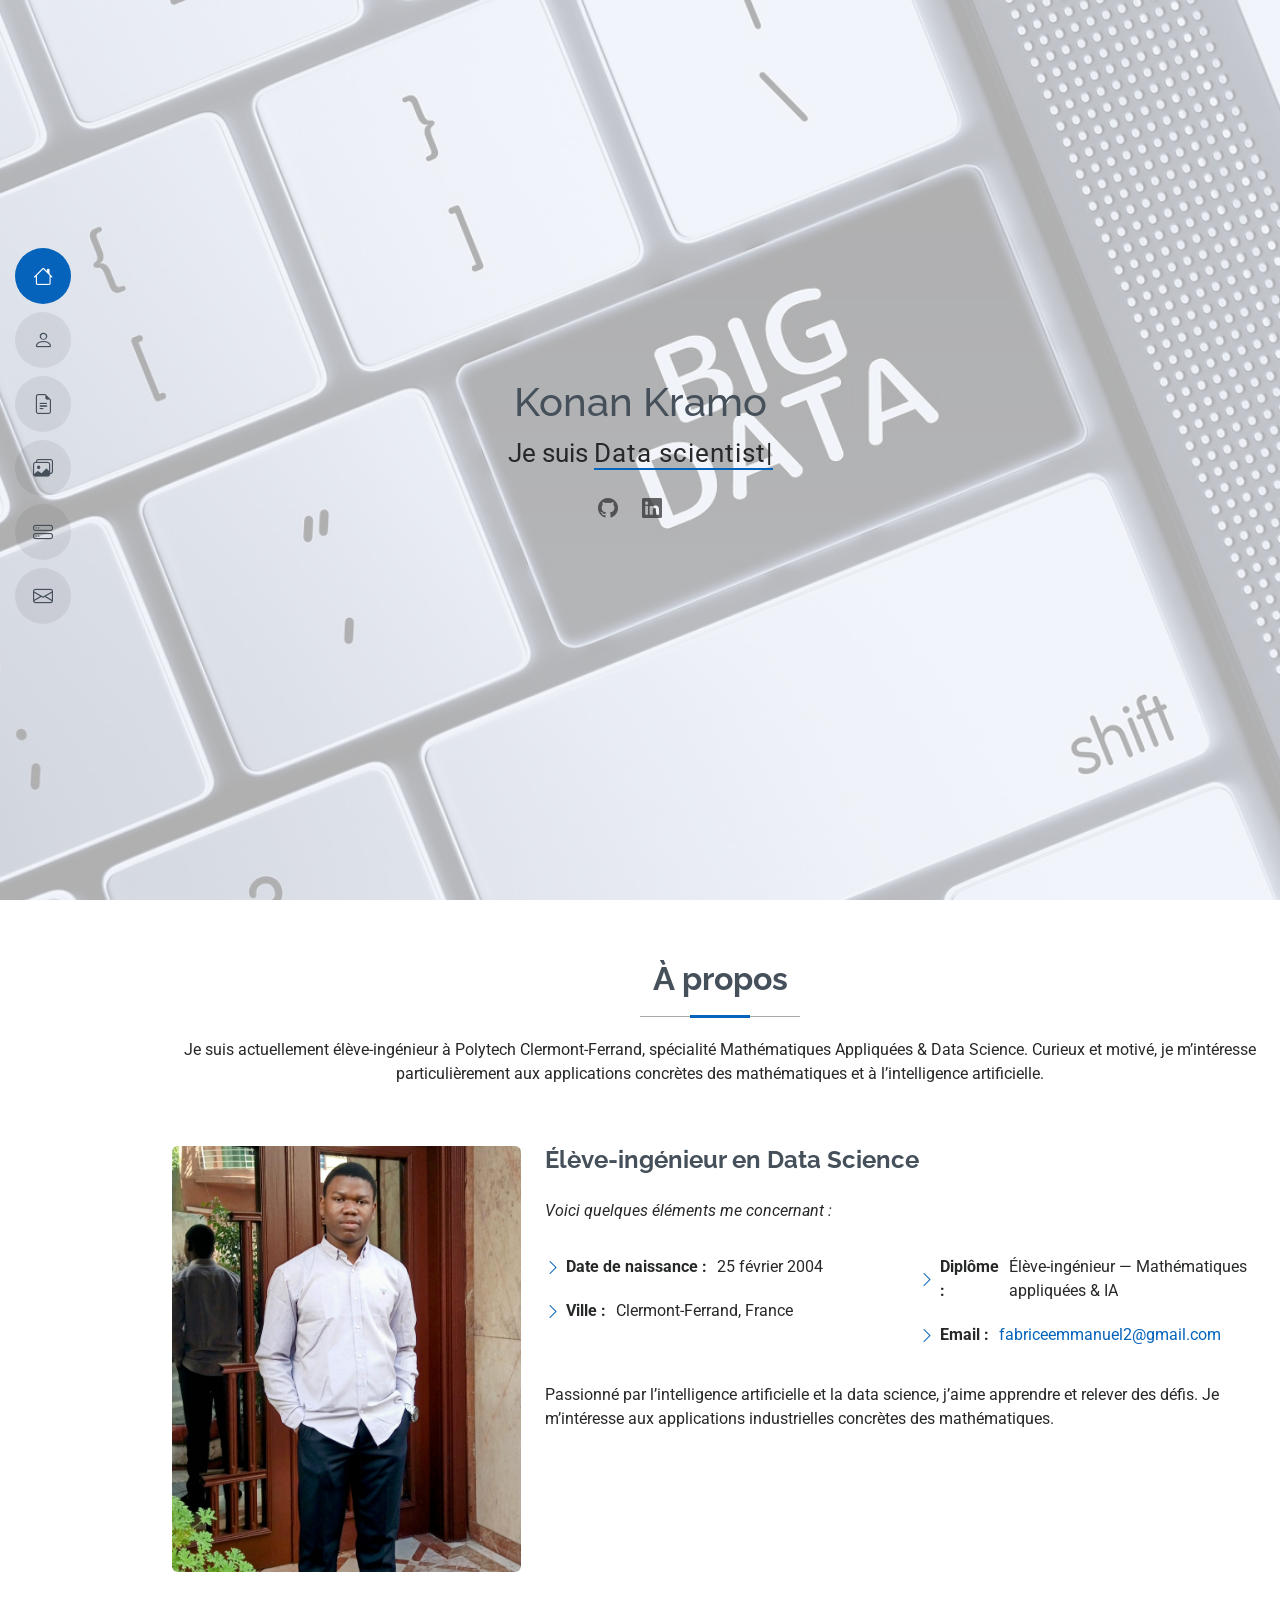
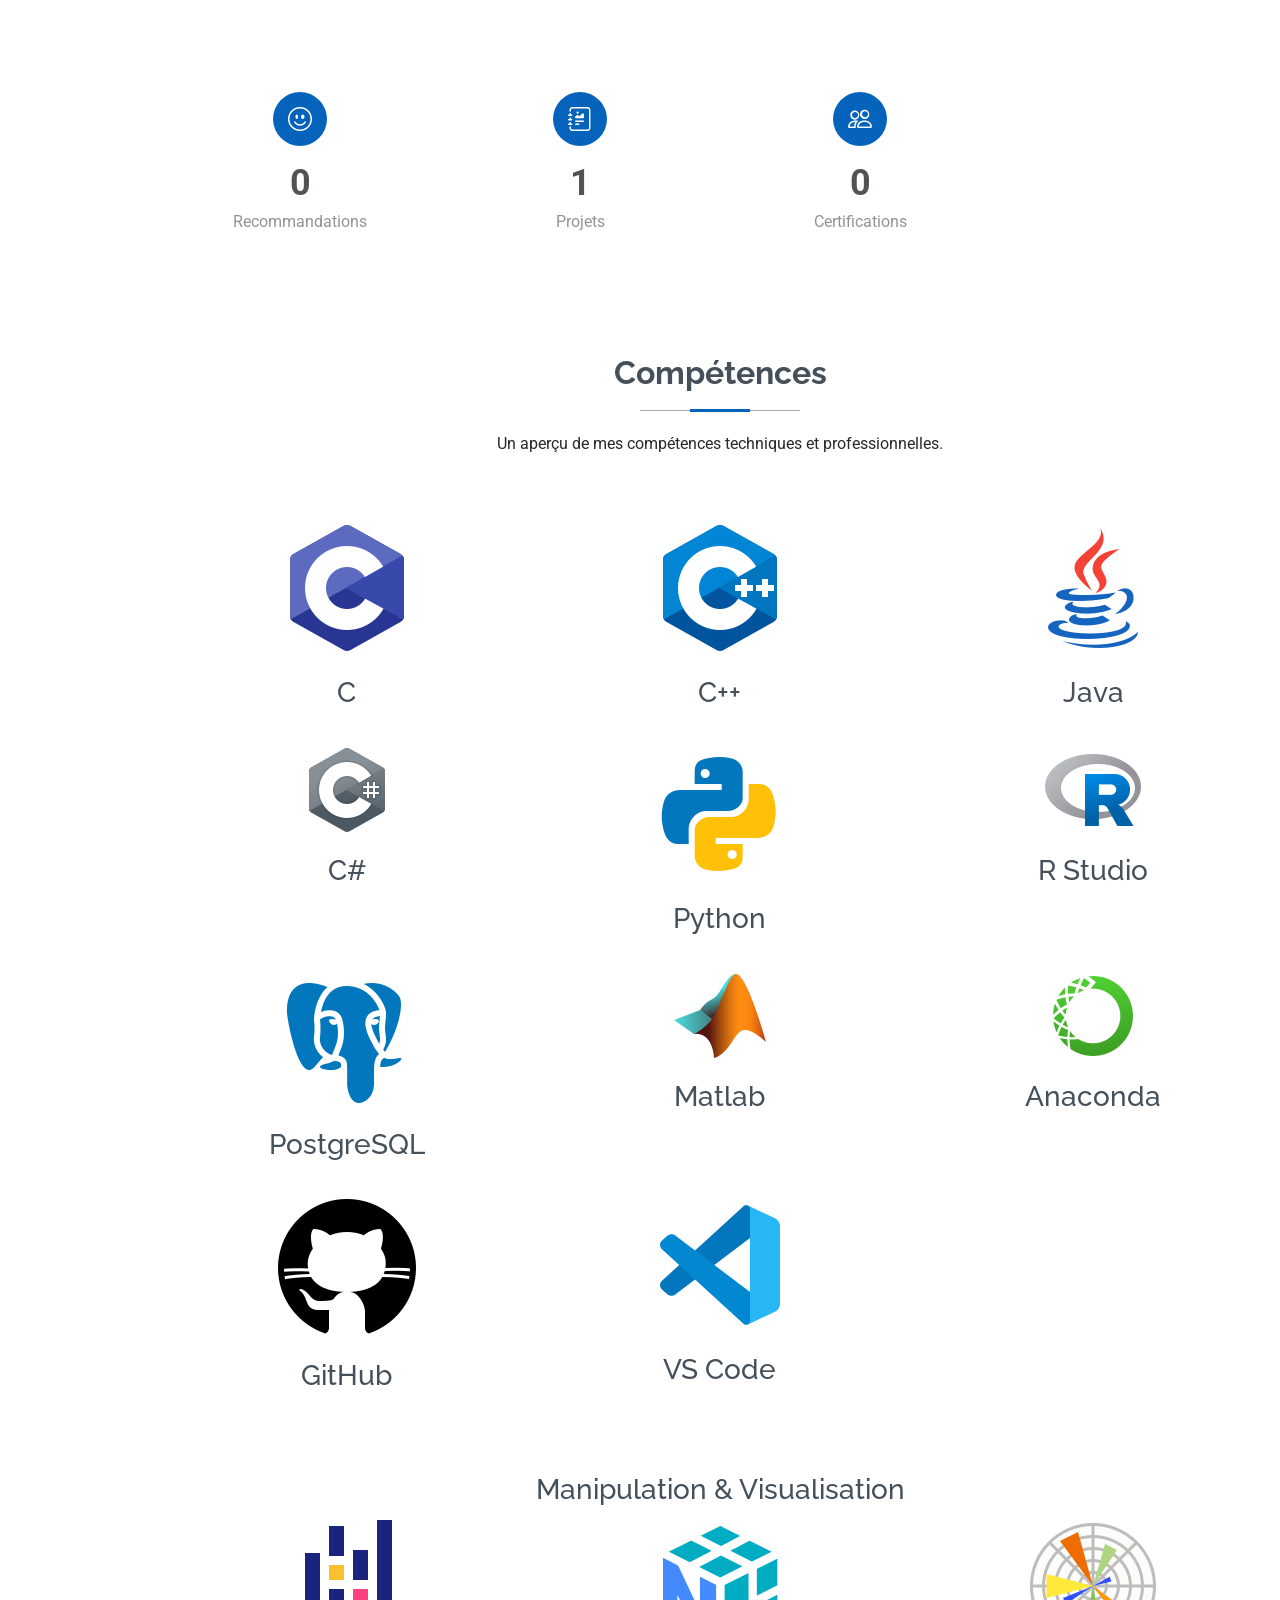
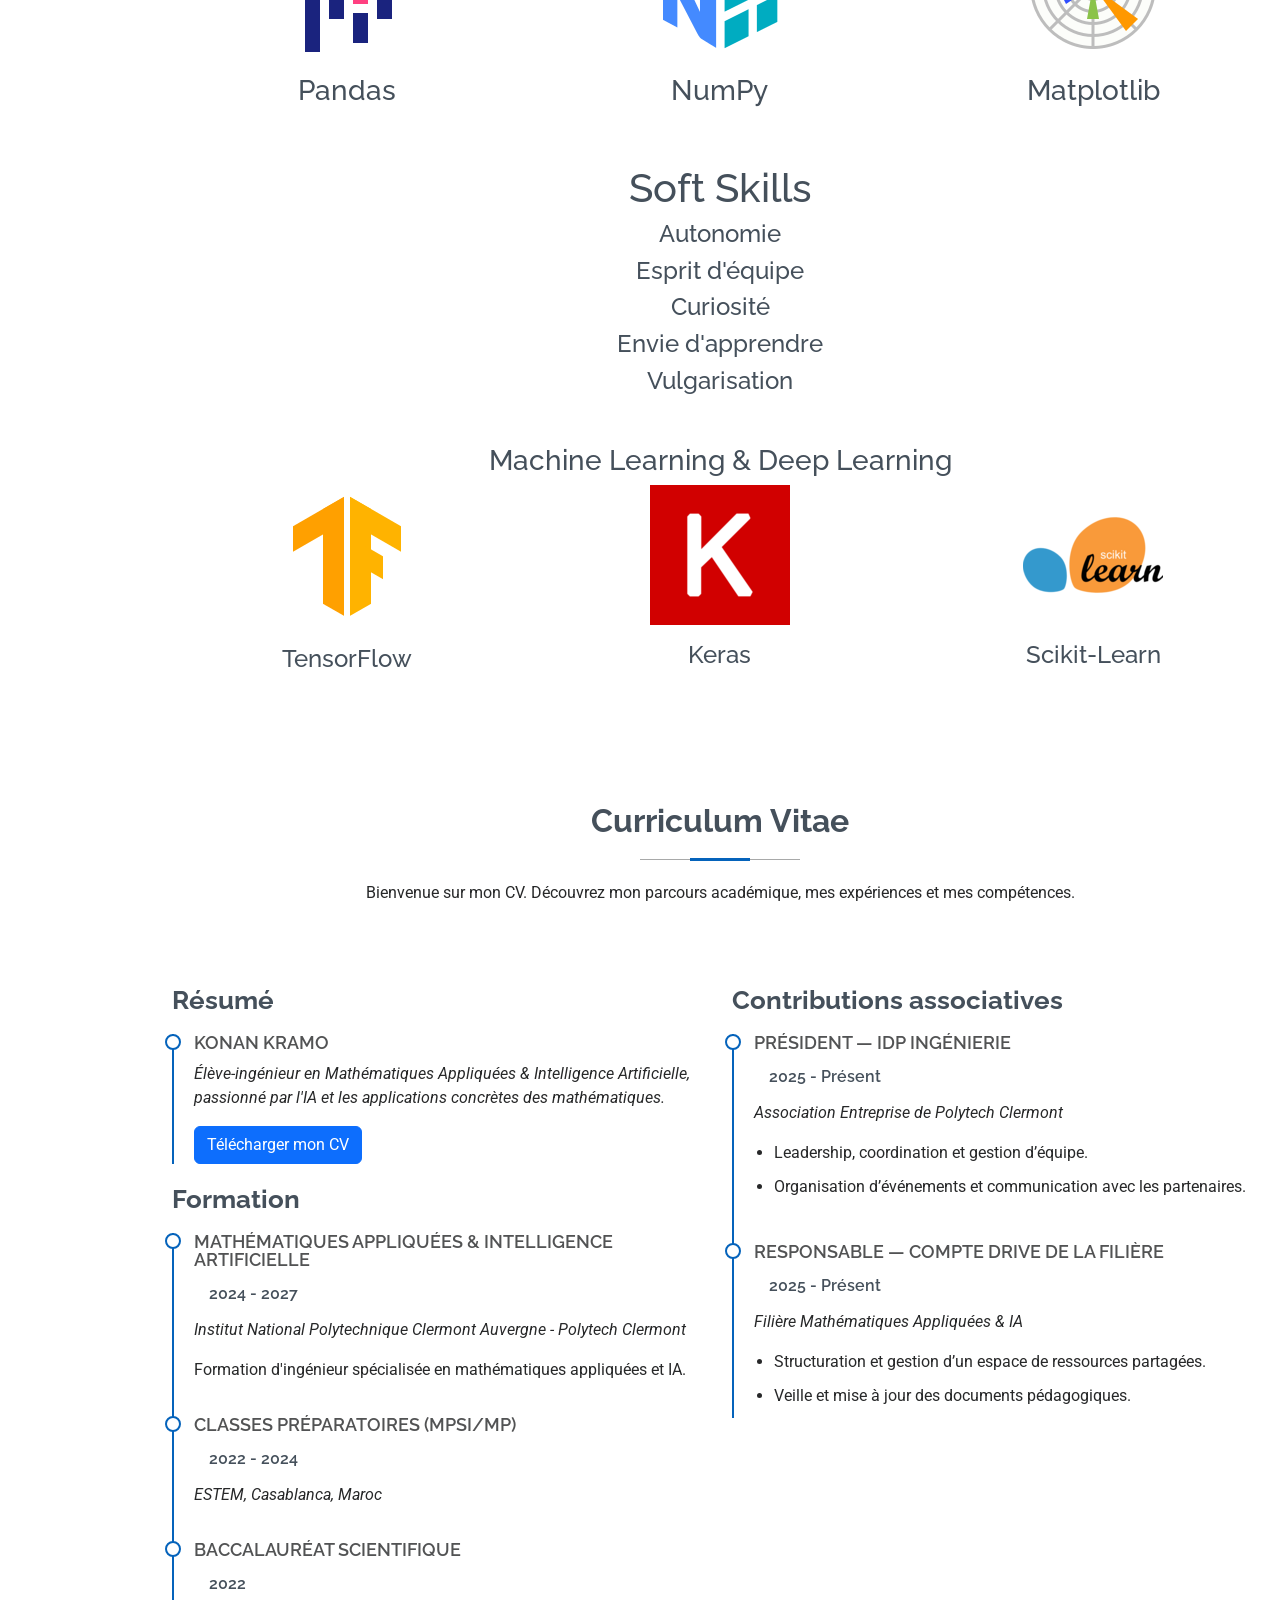
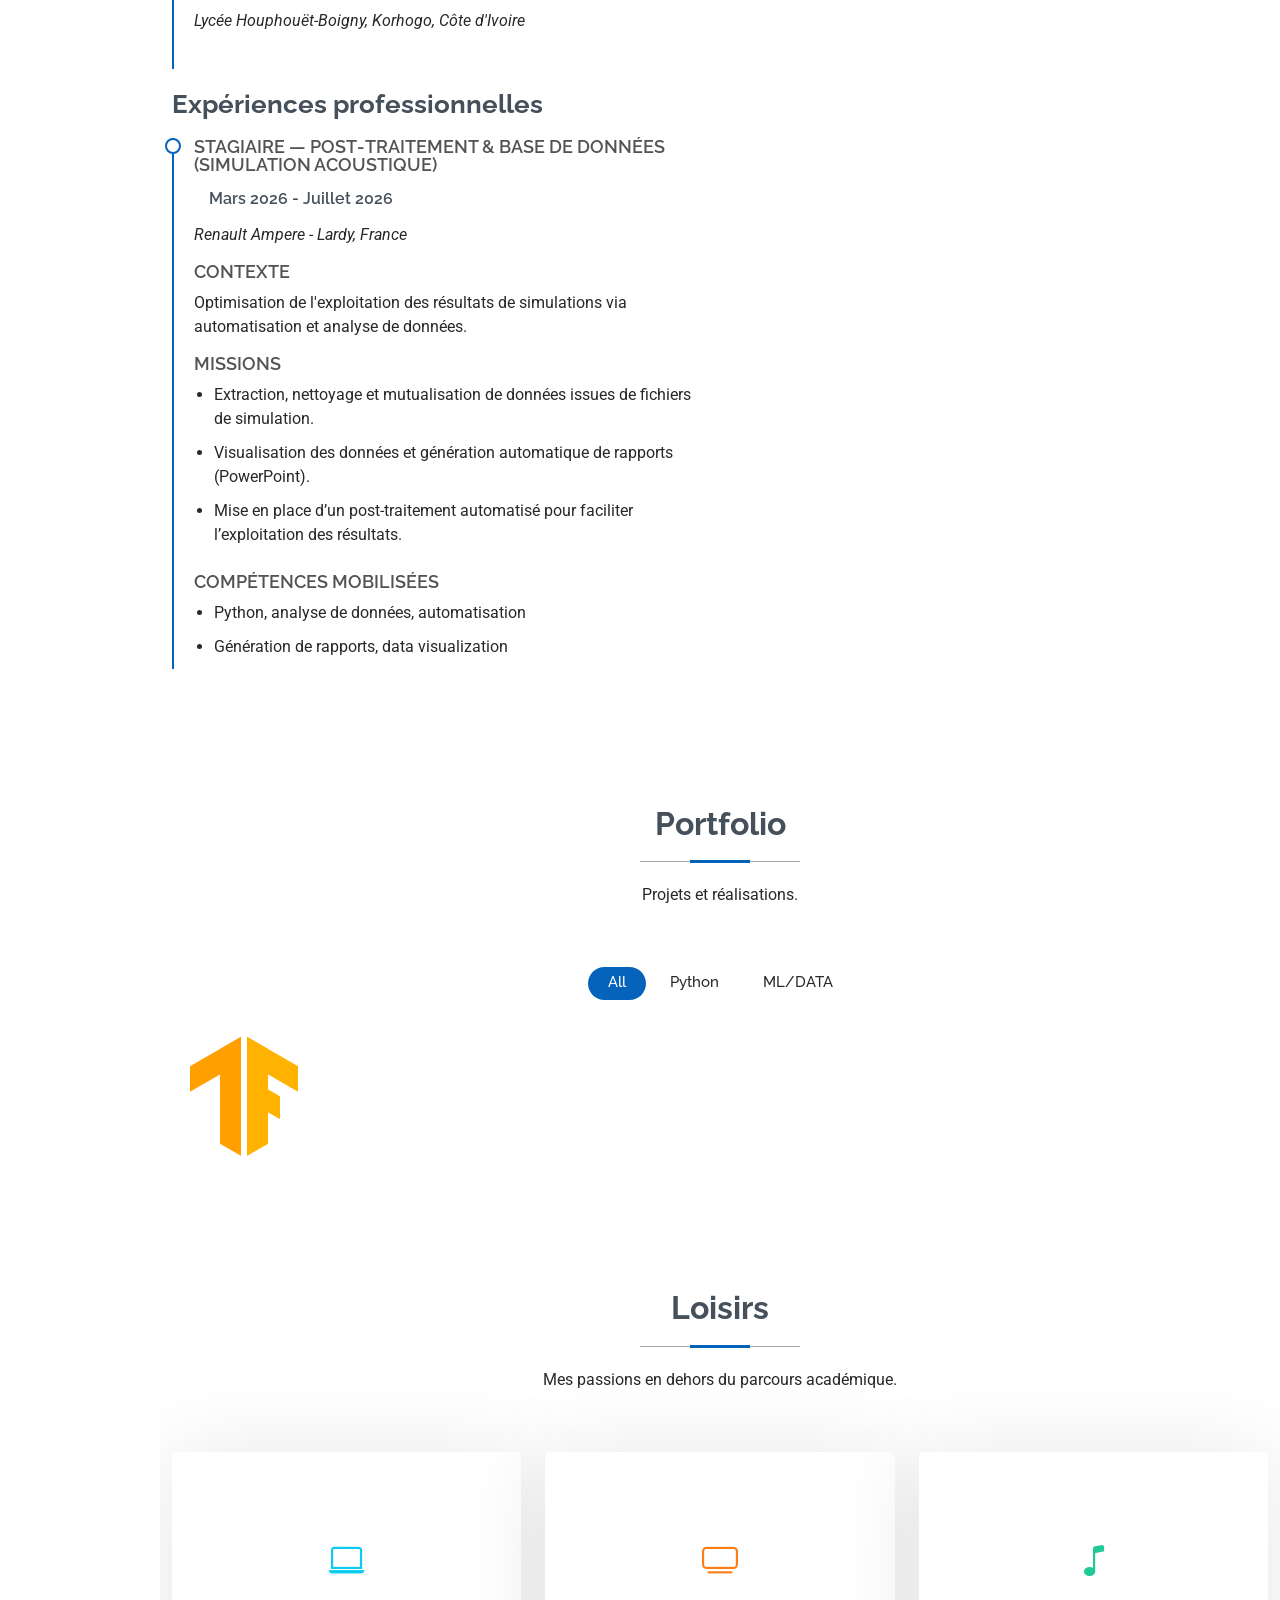
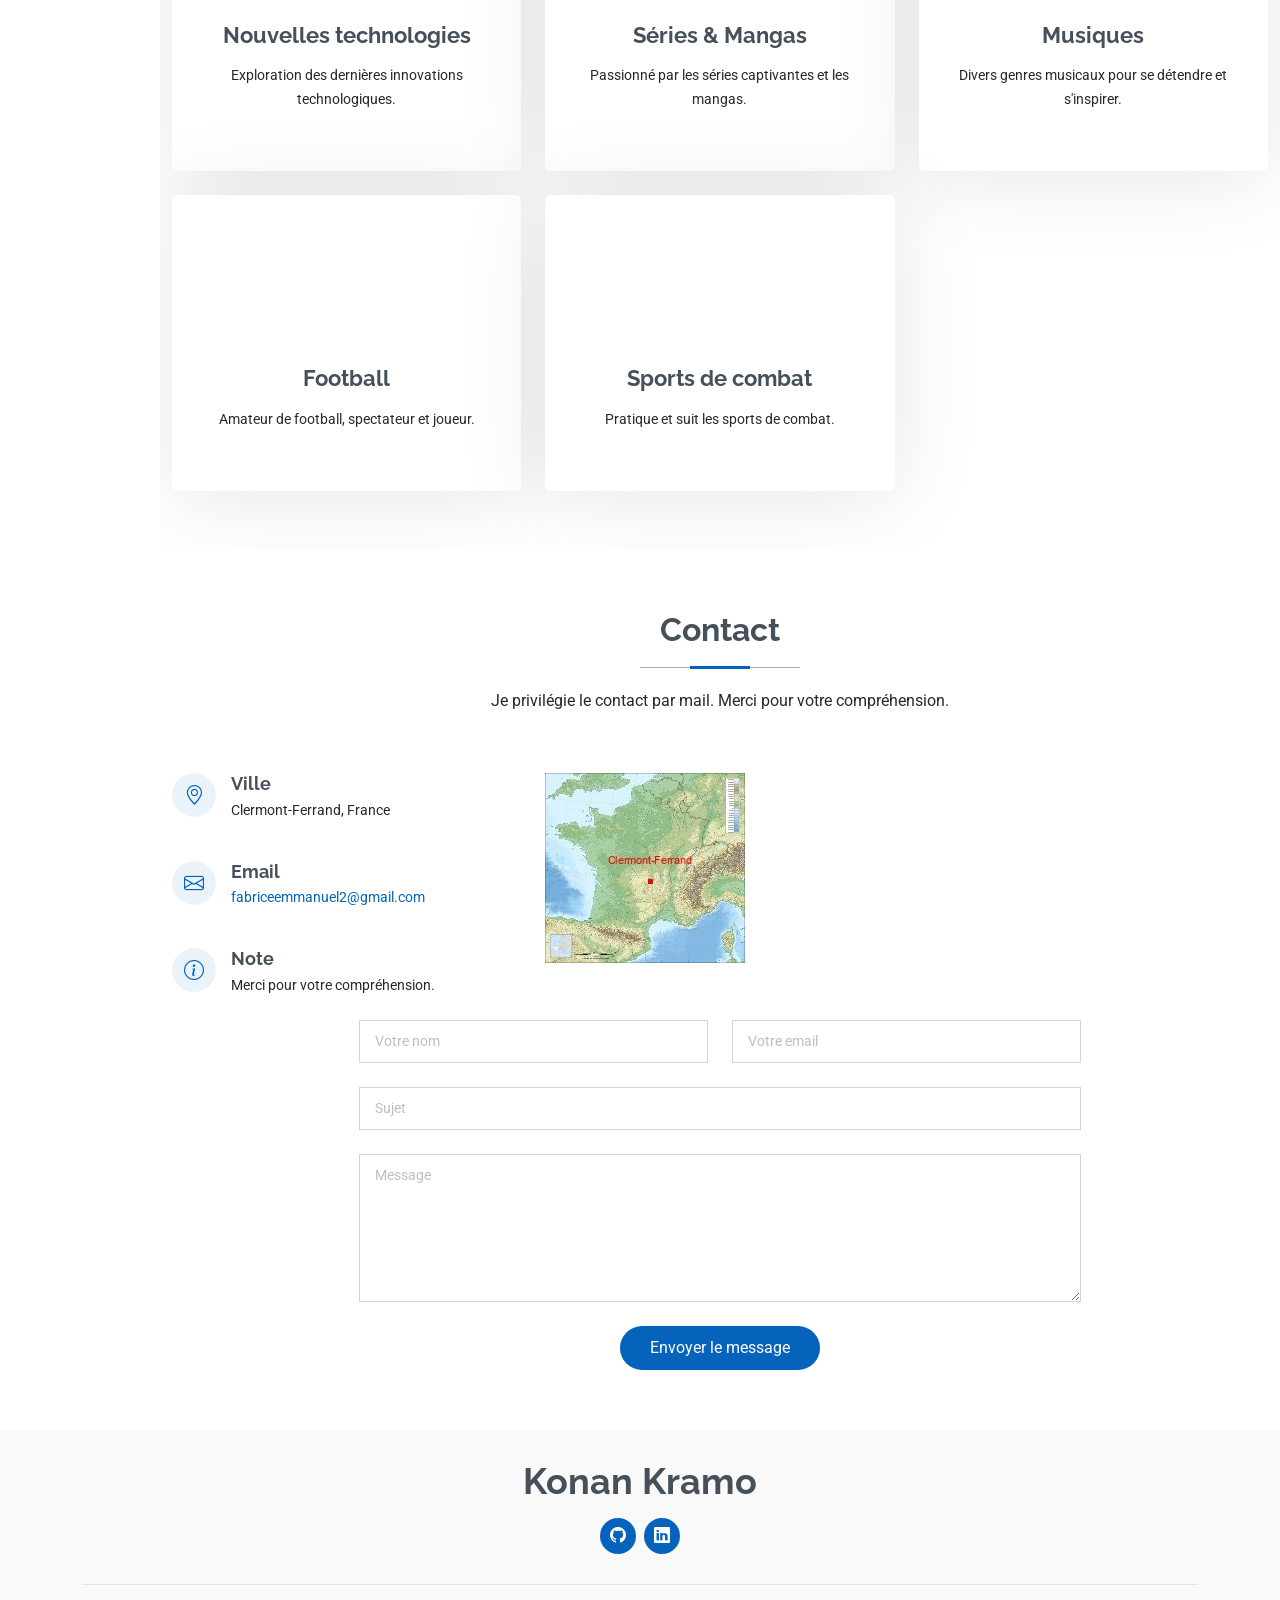
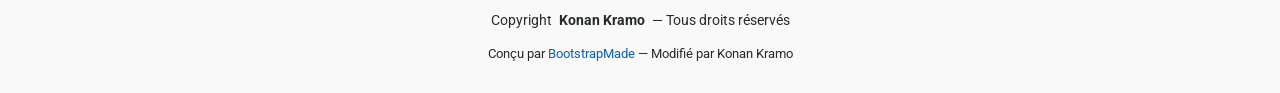
==== commit a0a31581: "site amélioré" ====
--- a/index.html
+++ b/index.html
@@ -1,12 +1,17 @@
-<!DOCTYPE html>
-<html lang="en">
-
+<!doctype html>
+<html lang="fr">
 <head>
   <meta charset="utf-8">
-  <meta content="width=device-width, initial-scale=1.0" name="viewport">
-  <title>Index - MyResume Bootstrap Template</title>
-  <meta content="" name="description">
-  <meta content="" name="keywords">
+  <meta name="viewport" content="width=device-width,initial-scale=1.0">
+  <title>Konan Kramo — CV & Portfolio</title>
+  <meta name="description" content="Konan Kramo — Élève-ingénieur en Mathématiques Appliquées & Intelligence Artificielle. Portfolio, CV téléchargeable, projets et contact.">
+  <!-- Open Graph -->
+  <meta property="og:title" content="Konan Kramo — CV & Portfolio">
+  <meta property="og:description" content="Élève-ingénieur en Mathématiques Appliquées & Intelligence Artificielle. Portfolio et contact.">
+  <meta property="og:type" content="website">
+  <meta property="og:image" content="assets/img/Profil2.jpeg">
+  <!-- Twitter Card -->
+  <meta name="twitter:card" content="summary_large_image">
 
   <!-- Favicons -->
   <link href="assets/img/favicon.png" rel="icon">
@@ -15,7 +20,7 @@
   <!-- Fonts -->
   <link href="https://fonts.googleapis.com" rel="preconnect">
   <link href="https://fonts.gstatic.com" rel="preconnect" crossorigin>
-  <link href="https://fonts.googleapis.com/css2?family=Roboto:ital,wght@0,100;0,300;0,400;0,500;0,700;0,900;1,100;1,300;1,400;1,500;1,700;1,900&family=Poppins:ital,wght@0,100;0,200;0,300;0,400;0,500;0,600;0,700;0,800;0,900;1,100;1,200;1,300;1,400;1,500;1,600;1,700;1,800;1,900&family=Raleway:ital,wght@0,100;0,200;0,300;0,400;0,500;0,600;0,700;0,800;0,900;1,100;1,200;1,300;1,400;1,500;1,600;1,700;1,800;1,900&display=swap" rel="stylesheet">
+  <link href="https://fonts.googleapis.com/css2?family=Roboto:ital,wght@0,100;0,300;0,400;0,500;0,700;0,900;1,100;1,300;1,400;1,500;1,700;1,900&family=Poppins:ital,wght@0,100;0,200;0,300;0,400;0,500;0,600;0,700;0,800;0,900&family=Raleway:ital,wght@0,100;0,200;0,300;0,400;0,500;0,600;0,700;0,800;0,900&display=swap" rel="stylesheet">
 
   <!-- Vendor CSS Files -->
   <link href="assets/vendor/bootstrap/css/bootstrap.min.css" rel="stylesheet">
@@ -26,600 +31,397 @@
 
   <!-- Main CSS File -->
   <link href="assets/css/main.css" rel="stylesheet">
-
-  <!-- =======================================================
-  * Template Name: MyResume
-  * Template URL: https://bootstrapmade.com/free-html-bootstrap-template-my-resume/
-  * Updated: Jun 29 2024 with Bootstrap v5.3.3
-  * Author: BootstrapMade.com
-  * License: https://bootstrapmade.com/license/
-  ======================================================== -->
 </head>
 
 <body class="index-page">
 
-  <header id="header" class="header d-flex flex-column justify-content-center">
-
-    <i class="header-toggle d-xl-none bi bi-list"></i>
-
-    <nav id="navmenu" class="navmenu">
+  <header id="header" class="header d-flex flex-column justify-content-center" aria-label="En-tête du site">
+    <button class="header-toggle d-xl-none bi bi-list" aria-controls="navmenu" aria-expanded="false"></button>
+
+    <nav id="navmenu" class="navmenu" aria-label="Navigation principale">
       <ul>
-        <li><a href="#hero" class="active"><i class="bi bi-house navicon"></i><span>Acceuil</span></a></li>
-        <li><a href="#about"><i class="bi bi-person navicon"></i><span>A Propos</span></a></li>
-        <li><a href="#resume"><i class="bi bi-file-earmark-text navicon"></i><span>Curuculum vitae</span></a></li>
-        <li><a href="#portfolio"><i class="bi bi-images navicon"></i><span>Portfolio</span></a></li>
-        <li><a href="#services"><i class="bi bi-hdd-stack navicon"></i><span>Loisirs</span></a></li>
-        <li><a href="#contact"><i class="bi bi-envelope navicon"></i><span>Contact</span></a></li>
+        <li><a href="#hero" class="active"><i class="bi bi-house navicon" aria-hidden="true"></i><span>Accueil</span></a></li>
+        <li><a href="#about"><i class="bi bi-person navicon" aria-hidden="true"></i><span>À propos</span></a></li>
+        <li><a href="#resume"><i class="bi bi-file-earmark-text navicon" aria-hidden="true"></i><span>CV</span></a></li>
+        <li><a href="#portfolio"><i class="bi bi-images navicon" aria-hidden="true"></i><span>Portfolio</span></a></li>
+        <li><a href="#services"><i class="bi bi-hdd-stack navicon" aria-hidden="true"></i><span>Loisirs</span></a></li>
+        <li><a href="#contact"><i class="bi bi-envelope navicon" aria-hidden="true"></i><span>Contact</span></a></li>
       </ul>
     </nav>
-
   </header>
 
   <main class="main">
 
-    <!-- Hero Section -->
-    <section id="hero" class="hero section light-background">
-
-      <img src="assets/img/big-3520096_1920.jpg" alt="">
-
+    <!-- Hero -->
+    <section id="hero" class="hero section light-background" aria-label="Présentation">
+      <img src="assets/img/big-3520096_1920.jpg" alt="Bannière" class="img-fluid w-100" loading="lazy">
       <div class="container" data-aos="zoom-out">
         <div class="row justify-content-center">
-          <div class="col-lg-9">
-            <h2> Konan Kramo</h2>
-            <p>Je suis <span class="typed" data-typed-items="Data scientist, passionné de nouvelles technologies">Designer</span><span class="typed-cursor typed-cursor--blink" aria-hidden="true"></span></p>
-            <div class="social-links">
-              <a href="#"><i class="bi bi-github"></i></a>
-              <a href="#"><i class="bi bi-linkedin"></i></a>
-            </div>
-          </div>
-        </div>
-      </div>
-
-    </section><!-- /Hero Section -->
-
-    <!-- About Section -->
+          <div class="col-lg-9 text-center">
+            <h1>Konan Kramo</h1>
+            <p>Je suis <span class="typed" data-typed-items="Data scientist, passionné de nouvelles technologies">Designer</span><span class="typed-cursor" aria-hidden="true"></span></p>
+            <div class="social-links" aria-hidden="false">
+              <a href="https://github.com/your-github-profile" target="_blank" rel="noopener"><i class="bi bi-github" aria-hidden="true"></i><span class="visually-hidden">GitHub</span></a>
+              <a href="https://www.linkedin.com/in/your-linkedin-profile" target="_blank" rel="noopener"><i class="bi bi-linkedin" aria-hidden="true"></i><span class="visually-hidden">LinkedIn</span></a>
+            </div>
+          </div>
+        </div>
+      </div>
+    </section>
+
+    <!-- About -->
     <section id="about" class="about section">
-
-      <!-- Section Title -->
       <div class="container section-title" data-aos="fade-up">
-        <h2>A Propos</h2>
-        <p>Je suis actuellement élève-ingénieur à Polytech Clermont-Ferrand, en spécialité ingénierie mathématique et data science. Curieux, motivé et toujours prêt à apprendre, je m’intéresse particulièrement aux applications concrètes des mathématiques, à l’intelligence artificielle et à la data.
-
-          Ce site me permet de partager mon parcours, mes projets et tout ce qui me passionne dans le monde de l’ingénierie.</p>
-      </div><!-- End Section Title -->
+        <h2>À propos</h2>
+        <p>Je suis actuellement élève‑ingénieur à Polytech Clermont‑Ferrand, spécialité Mathématiques Appliquées & Data Science. Curieux et motivé, je m’intéresse particulièrement aux applications concrètes des mathématiques et à l’intelligence artificielle.</p>
+      </div>
 
       <div class="container" data-aos="fade-up" data-aos-delay="100">
-
         <div class="row gy-4 justify-content-center">
           <div class="col-lg-4">
-            <img src="assets/img/Profil2.jpeg" class="img-fluid" alt="">
+            <img src="assets/img/Profil2.jpeg" class="img-fluid rounded" alt="Photo de profil — Konan Kramo" loading="lazy">
           </div>
           <div class="col-lg-8 content">
-            <h2>élève-ingénieur en Data science.</h2>
-            <p class="fst-italic py-3">
-              voici des elements me concernant :
-            </p>
+            <h2>Élève‑ingénieur en Data Science</h2>
+            <p class="fst-italic py-3">Voici quelques éléments me concernant :</p>
             <div class="row">
               <div class="col-lg-6">
                 <ul>
-                  <li><i class="bi bi-chevron-right"></i> <strong>Data de Naissance:</strong> <span>25 fevrier 2004</span></li>
-                  <li><i class="bi bi-chevron-right"></i> <strong>Ville:</strong> <span>Clermont-Ferrand , FRANCE</span></li>
+                  <li><i class="bi bi-chevron-right"></i> <strong>Date de naissance :</strong> <span>25 février 2004</span></li>
+                  <li><i class="bi bi-chevron-right"></i> <strong>Ville :</strong> <span>Clermont‑Ferrand, France</span></li>
                 </ul>
               </div>
               <div class="col-lg-6">
                 <ul>
-                 <!-- <li><i class="bi bi-chevron-right"></i> <strong>Age:</strong> <span>21</span></li>-->
-                  <li><i class="bi bi-chevron-right"></i> <strong>Diplôme:</strong> <span>élève ingenieur en Mathématiques appliquées et Intelligence Artificielle</span></li>
-                  <li><i class="bi bi-chevron-right"></i> <strong>Email:</strong> <span>fabriceemmanuel2@gmail.com</span></li>
+                  <li><i class="bi bi-chevron-right"></i> <strong>Diplôme :</strong> <span>Élève‑ingénieur — Mathématiques appliquées & IA</span></li>
+                  <li><i class="bi bi-chevron-right"></i> <strong>Email :</strong> <span><a href="mailto:fabriceemmanuel2@gmail.com">fabriceemmanuel2@gmail.com</a></span></li>
                 </ul>
               </div>
             </div>
-            <p class="py-3">
-              Je suis passionné par l’intelligence artificielle et la data science. J’aime apprendre de nouvelles choses et relever des défis. Je suis également très intéressé par les applications concrètes des mathématiques dans le monde réel.
-          </div>
-        </div>
-
-      </div>
-
-    </section><!-- /About Section -->
-
-    <!-- Stats Section -->
+            <p class="py-3">Passionné par l’intelligence artificielle et la data science, j’aime apprendre et relever des défis. Je m’intéresse aux applications industrielles concrètes des mathématiques.</p>
+          </div>
+        </div>
+      </div>
+    </section>
+
+    <!-- Stats -->
     <section id="stats" class="stats section">
-
       <div class="container" data-aos="fade-up" data-aos-delay="100">
-
         <div class="row gy-4">
-
           <div class="col-lg-3 col-md-6 d-flex flex-column align-items-center">
             <i class="bi bi-emoji-smile"></i>
             <div class="stats-item">
-              <span data-purecounter-start="0" data-purecounter-end="0" data-purecounter-duration="1" class="purecounter"></span>
-              <p>Récommendations</p>
-            </div>
-          </div><!-- End Stats Item -->
-
+              <span class="purecounter" data-purecounter-start="0" data-purecounter-end="0" data-purecounter-duration="1"></span>
+              <p>Recommandations</p>
+            </div>
+          </div>
           <div class="col-lg-3 col-md-6 d-flex flex-column align-items-center">
             <i class="bi bi-journal-richtext"></i>
             <div class="stats-item">
-              <span data-purecounter-start="0" data-purecounter-end="1" data-purecounter-duration="1" class="purecounter"></span>
+              <span class="purecounter" data-purecounter-start="0" data-purecounter-end="1" data-purecounter-duration="1"></span>
               <p>Projets</p>
             </div>
-          </div><!-- End Stats Item -->
-
+          </div>
           <div class="col-lg-3 col-md-6 d-flex flex-column align-items-center">
             <i class="bi bi-people"></i>
             <div class="stats-item">
-              <span data-purecounter-start="0" data-purecounter-end="0" data-purecounter-duration="1" class="purecounter"></span>
+              <span class="purecounter" data-purecounter-start="0" data-purecounter-end="0" data-purecounter-duration="1"></span>
               <p>Certifications</p>
             </div>
-          </div><!-- End Stats Item -->
-
-        </div>
-
-      </div>
-
-    </section><!-- /Stats Section -->
-
-    <!-- Skills Section -->
+          </div>
+        </div>
+      </div>
+    </section>
+
+    <!-- Skills -->
     <section id="skills" class="skills section">
-
-      <!-- Section Title -->
       <div class="container section-title" data-aos="fade-up">
-        <h2>Competences</h2>
-        <p>Voici un aperçu de mes compétences techniques et professionnelles, acquises au fil de mes expériences et de mes projets.</p>
-      </div><!-- End Section Title -->
+        <h2>Compétences</h2>
+        <p>Un aperçu de mes compétences techniques et professionnelles.</p>
+      </div>
+
       <div class="container" data-aos="fade-up" data-aos-delay="100">
-
         <div class="row skills-content text-center">
-
-  <div class="col-lg-4 col-md-6 mb-4">
-    <img src="assets/img/icons8-c-programming-144.png" alt="C" class="img-fluid mb-3">
-    <h3>C</h3>
-  </div>
-
-  <div class="col-lg-4 col-md-6 mb-4">
-    <img src="assets/img/icons8-c++-144.png" alt="C++" class="img-fluid mb-3">
-    <h3>C++</h3>
-  </div>
-
-  <div class="col-lg-4 col-md-6 mb-4">
-    <img src="assets/img/icons8-java-144.png" alt="C++" class="img-fluid mb-3">
-    <h3>Java</h3>
-  </div>
-
-  <div class="col-lg-4 col-md-6 mb-4">
-    <img src="assets/img/icons8-c-96.png" alt="C#" class="img-fluid mb-3">
-    <h3>C#</h3>
-  </div>
-
-  <!-- idem pour les autres -->
-
-          <div class="col-lg-4 col-md-6 mb-4">
-        <img src="assets/img/icons8-python-144.png" alt="Python" class="img-fluid mb-3">
-        <h3>Python</h3>
-          </div>
-
-          <div class="col-lg-4 col-md-6 mb-4">
-        <img src="assets/img/icons8-r-project-96.png" alt="R" class="img-fluid mb-3">
-        <h3>R Studio</h3>
-          </div>
-
-          <div class="col-lg-4 col-md-6 mb-4">
-        <img src="assets/img/icons8-postgresql-144.png" alt="SQL" class="img-fluid mb-3">
-        <h3>PostgreSQL</h3>
-          </div>
-
-          <div class="col-lg-4 col-md-6 mb-4">
-        <img src="assets/img/icons8-matlab-96.png" alt="Matlab" class="img-fluid mb-3">
-        <h3>Matlab</h3>
-          </div>
-
-          <div class="col-lg-4 col-md-6 mb-4">
-        <img src="assets/img/icons8-anaconda-96.png" alt="Anaconda" class="img-fluid mb-3">
-        <h3>Anaconda</h3>
-          </div>
-
-          <div class="col-lg-4 col-md-6 mb-4">
-        <img src="assets/img/icons8-github-150.png" alt="GitHub" class="img-fluid mb-3">
-        <h3>Github</h3>
-          </div>
-
-          <div class="col-lg-4 col-md-6 mb-4">
-        <img src="assets/img/icons8-visual-studio-code-2019-144.png" alt="Visual Studio" class="img-fluid mb-3">
-        <h3>VS code</h3>
-          </div>
-
+          <div class="col-lg-4 col-md-6 mb-4">
+            <img src="assets/img/icons8-c-programming-144.png" alt="C" class="img-fluid mb-3" loading="lazy">
+            <h3>C</h3>
+          </div>
+          <div class="col-lg-4 col-md-6 mb-4">
+            <img src="assets/img/icons8-c++-144.png" alt="C++" class="img-fluid mb-3" loading="lazy">
+            <h3>C++</h3>
+          </div>
+          <div class="col-lg-4 col-md-6 mb-4">
+            <img src="assets/img/icons8-java-144.png" alt="Java" class="img-fluid mb-3" loading="lazy">
+            <h3>Java</h3>
+          </div>
+
+          <div class="col-lg-4 col-md-6 mb-4">
+            <img src="assets/img/icons8-c-96.png" alt="C#" class="img-fluid mb-3" loading="lazy">
+            <h3>C#</h3>
+          </div>
+
+          <div class="col-lg-4 col-md-6 mb-4">
+            <img src="assets/img/icons8-python-144.png" alt="Python" class="img-fluid mb-3" loading="lazy">
+            <h3>Python</h3>
+          </div>
+
+          <div class="col-lg-4 col-md-6 mb-4">
+            <img src="assets/img/icons8-r-project-96.png" alt="R" class="img-fluid mb-3" loading="lazy">
+            <h3>R Studio</h3>
+          </div>
+
+          <div class="col-lg-4 col-md-6 mb-4">
+            <img src="assets/img/icons8-postgresql-144.png" alt="PostgreSQL" class="img-fluid mb-3" loading="lazy">
+            <h3>PostgreSQL</h3>
+          </div>
+
+          <div class="col-lg-4 col-md-6 mb-4">
+            <img src="assets/img/icons8-matlab-96.png" alt="Matlab" class="img-fluid mb-3" loading="lazy">
+            <h3>Matlab</h3>
+          </div>
+
+          <div class="col-lg-4 col-md-6 mb-4">
+            <img src="assets/img/icons8-anaconda-96.png" alt="Anaconda" class="img-fluid mb-3" loading="lazy">
+            <h3>Anaconda</h3>
+          </div>
+
+          <div class="col-lg-4 col-md-6 mb-4">
+            <img src="assets/img/icons8-github-150.png" alt="Github" class="img-fluid mb-3" loading="lazy">
+            <h3>GitHub</h3>
+          </div>
+
+          <div class="col-lg-4 col-md-6 mb-4">
+            <img src="assets/img/icons8-visual-studio-code-2019-144.png" alt="VS Code" class="img-fluid mb-3" loading="lazy">
+            <h3>VS Code</h3>
+          </div>
         </div>
 
         <div class="row skills-content text-center mt-5">
-          <h3>Manipulation et Visualisation des Données</h3>
-
-          <div class="col-lg-4">
-        <img src="assets/img/icons8-pandas-144.png" alt="Pandas" class="img-fluid mb-3">
-        <h3>Pandas</h3>
-          </div>
-
-          <div class="col-lg-4">
-        <img src="assets/img/icons8-numpy-144.png" alt="NumPy" class="img-fluid mb-3">
-        <h3>Numpy</h3>
-          </div>
-
-          <div class="col-lg-4">
-        <img src="assets/img/icons8-matplotlib-144.png" alt="Matplotlib" class="img-fluid mb-3">
-        <h3>Matplotlib</h3>
-          </div>
-
-        </div>
-
-        <!-- Other Tools Section -->
-         <!--
+          <h3>Manipulation & Visualisation</h3>
+          <div class="col-lg-4">
+            <img src="assets/img/icons8-pandas-144.png" alt="Pandas" class="img-fluid mb-3" loading="lazy">
+            <h3>Pandas</h3>
+          </div>
+          <div class="col-lg-4">
+            <img src="assets/img/icons8-numpy-144.png" alt="NumPy" class="img-fluid mb-3" loading="lazy">
+            <h3>NumPy</h3>
+          </div>
+          <div class="col-lg-4">
+            <img src="assets/img/icons8-matplotlib-144.png" alt="Matplotlib" class="img-fluid mb-3" loading="lazy">
+            <h3>Matplotlib</h3>
+          </div>
+        </div>
+
+        <div class="skills-content text-center mt-5">
+          <h3 class="fs-1">Soft Skills</h3>
+          <ul style="list-style:none;padding:0;">
+            <li><h4>Autonomie</h4></li>
+            <li><h4>Esprit d'équipe</h4></li>
+            <li><h4>Curiosité</h4></li>
+            <li><h4>Envie d'apprendre</h4></li>
+            <li><h4>Vulgarisation</h4></li>
+          </ul>
+        </div>
+
         <div class="row skills-content text-center mt-5">
-          <h3>Autres Outils</h3>
-          -->
-
-          <!-- Add spaces for future tools -->
-           <!--
-          <div class="col-lg-4">
-        <img src="assets/img/skills/placeholder.png" alt="Tool Placeholder" class="img-fluid mb-3">
-        <h4>Outil 1</h4>
-          </div>
-
-          <div class="col-lg-4">
-        <img src="assets/img/skills/placeholder.png" alt="Tool Placeholder" class="img-fluid mb-3">
-        <h4>Outil 2</h4>
-          </div>
-
-          <div class="col-lg-4">
-        <img src="assets/img/skills/placeholder.png" alt="Tool Placeholder" class="img-fluid mb-3">
-        <h4>Outil 3</h4>
-          </div>
-        </div> 
-        -->
-        <!-- Competences Metiers Section -->
-        <!--<div class="row skills-content text-center mt-5">
-          <h3>Competences Metiers</h3>-->
-
-          <!-- Add spaces for future competences -->
-          <!--<div class="col-lg-4">
-        <img src="assets/img/skills/placeholder.png" alt="Competence Placeholder" class="img-fluid mb-3">
-        <h4>Competence 1</h4>
-          </div>
-
-          <div class="col-lg-4">
-        <img src="assets/img/skills/placeholder.png" alt="Competence Placeholder" class="img-fluid mb-3">
-        <h4>Competence 2</h4>
-          </div>
-
-          <div class="col-lg-4">
-        <img src="assets/img/skills/placeholder.png" alt="Competence Placeholder" class="img-fluid mb-3">
-        <h4>Competence 3</h4>
-          </div>
-        </div>-->
-
-        <!-- Soft Skills Section -->
- <div class="skills-content text-center mt-5">
-  <h3 class="fs-1">Soft Skills</h3>
-
-  <ul style="list-style: none; padding: 0;">
-    <li><h4>Autonomie</h4></li>
-    <li><h4>Esprit d'équipe</h4></li>
-    <li><h4>Curiosité</h4></li>
-    <li><h4>Envie d'apprendre</h4></li>
-    <li><h4>Vulgarisation</h4></li>
-  </ul>
-</div>
-
-
-        <div class="row skills-content text-center mt-5">
-          <h3>Machine Learning et Deep Learning</h3>
-
-          <!-- Add spaces for future skills -->
-          <div class="col-lg-4">
-        <img src="assets/img/icons8-tensorflow-144.png" alt="Skill Placeholder" class="img-fluid mb-3">
-        <h4>Tensorflow</h4>
-          </div>
-
-          <div class="col-lg-4">
-        <img src="assets/img/Keras (2).png" alt="Skill Placeholder" class="img-fluid mb-3">
-        <h4>Keras</h4>
-          </div>
-
-          <div class="col-lg-4">
-        <img src="assets/img/scikit-learn (1).png" alt="Skill Placeholder" class="img-fluid mb-3">
-        <h4>Scikit-Learn</h4>
-          </div>
-        </div>
-      </div>
-
-          <!-- Add spaces for future skills -->
-           <!--
-          <div class="col-lg-4">
-        <img src="assets/img/skills/placeholder.png" alt="Skill Placeholder" class="img-fluid mb-3">
-        <h4>Skill 1</h4>
-          </div>
-
-          <div class="col-lg-4">
-        <img src="assets/img/skills/placeholder.png" alt="Skill Placeholder" class="img-fluid mb-3">
-        <h4>Skill 2</h4>
-          </div>
-
-          <div class="col-lg-4">
-        <img src="assets/img/skills/placeholder.png" alt="Skill Placeholder" class="img-fluid mb-3">
-        <h4>Skill 3</h4>
-          </div>
-        </div>-->
-
-      </div>
-
-        </section><!-- /SkillFs Section -->
-
-    <!-- Resume Section -->
+          <h3>Machine Learning & Deep Learning</h3>
+          <div class="col-lg-4">
+            <img src="assets/img/icons8-tensorflow-144.png" alt="TensorFlow" class="img-fluid mb-3" loading="lazy">
+            <h4>TensorFlow</h4>
+          </div>
+          <div class="col-lg-4">
+            <img src="assets/img/Keras (2).png" alt="Keras" class="img-fluid mb-3" loading="lazy">
+            <h4>Keras</h4>
+          </div>
+          <div class="col-lg-4">
+            <img src="assets/img/scikit-learn (1).png" alt="Scikit-Learn" class="img-fluid mb-3" loading="lazy">
+            <h4>Scikit-Learn</h4>
+          </div>
+        </div>
+      </div>
+    </section>
+
+    <!-- Resume -->
     <section id="resume" class="resume section">
-
-      <!-- Section Title -->
       <div class="container section-title" data-aos="fade-up">
         <h2>Curriculum Vitae</h2>
-        <p>Bienvenue sur mon Curriculum Vitae. Découvrez mon parcours académique, mes expériences professionnelles et mes compétences qui reflètent mon engagement et ma passion pour l'ingénierie et la data science.</p>
-      </div><!-- End Section Title -->
+        <p>Bienvenue sur mon CV. Découvrez mon parcours académique, mes expériences et mes compétences.</p>
+      </div>
 
       <div class="container">
-
         <div class="row">
-
-            <div class="col-lg-6" data-aos="fade-up" data-aos-delay="100">
+          <div class="col-lg-6" data-aos="fade-up" data-aos-delay="100">
             <h3 class="resume-title">Résumé</h3>
-
             <div class="resume-item pb-0">
               <h4>Konan Kramo</h4>
-              <p><em>Élève-ingénieur en Mathématiques Appliquées et Intelligence Artificielle, passionné par l'intelligence artificielle et les applications concrètes des mathématiques. Curieux, motivé et doté d'un esprit d'équipe, je m'efforce d'apprendre et de relever des défis avec rigueur et créativité.</em></p>
-              <div class="text-center"></div>
-              <a href="assets/files/Kramo_Fabrice_cv.pdf" class="btn btn-primary" download>Télécharger mon CV</a>
-            </div>
-
-            <h3 class="resume-title">Education</h3>
+              <p><em>Élève‑ingénieur en Mathématiques Appliquées & Intelligence Artificielle, passionné par l'IA et les applications concrètes des mathématiques.</em></p>
+              <a href="assets/files/Kramo_Fabrice_cv.pdf" class="btn btn-primary" download title="Télécharger mon CV">Télécharger mon CV</a>
+            </div>
+
+            <h3 class="resume-title">Formation</h3>
             <div class="resume-item">
-              <h4>Mathématiques Appliquées et Intelligence Artificielle</h4>
+              <h4>Mathématiques Appliquées & Intelligence Artificielle</h4>
               <h5>2024 - 2027</h5>
-              <p><em>Institut National Polytechnique Clermont Auvergne - Polytech Clermont, France</em></p>
-              <p>Formation d'ingénieur spécialisée en mathématiques appliquées et Intelligence Artificielle, avec un focus sur les applications industrielles concrètes.</p>
-            </div><!-- End Resume Item -->
+              <p><em>Institut National Polytechnique Clermont Auvergne - Polytech Clermont</em></p>
+              <p>Formation d'ingénieur spécialisée en mathématiques appliquées et IA.</p>
+            </div>
 
             <div class="resume-item">
-              <h4>Classes Préparatoires aux Grandes Écoles (MPSI/MP)</h4>
+              <h4>Classes Préparatoires (MPSI/MP)</h4>
               <h5>2022 - 2024</h5>
               <p><em>ESTEM, Casablanca, Maroc</em></p>
-              <p>Deux années de formation intensive en mathématiques, physique et sciences industrielles, préparant aux concours d'entrée aux grandes écoles d'ingénieurs.</p>
-            </div><!-- End Resume Item -->
+            </div>
 
             <div class="resume-item">
-              <h4>Baccalauréat Scientifique (Série C)</h4>
+              <h4>Baccalauréat Scientifique</h4>
               <h5>2022</h5>
-              <p><em>Lycée Houphouët-Boigny, Korhogo, Côte d'Ivoire</em></p>
-              <p>Baccalauréat scientifique avec option mathématiques et sciences physiques, obtenu avec la mention Assez Bien.</p>
-            </div><!-- End Resume Item -->
-
-            <h3 class="resume-title">Experences Professionnelles</h3>
+              <p><em>Lycée Houphouët‑Boigny, Korhogo, Côte d'Ivoire</em></p>
+            </div>
+
+            <h3 class="resume-title">Expériences professionnelles</h3>
             <div class="resume-item">
-              <h4>Stagiaire Base de données et Poste traitement automatisé en simulation acoustique</h4>
+              <h4>Stagiaire — Post‑traitement & Base de données (Simulation acoustique)</h4>
               <h5>Mars 2026 - Juillet 2026</h5>
               <p><em>Renault Ampere - Lardy, France</em></p>
               <h4>Contexte</h4>
-              <p>Intégré au sein de l'equipe simulation acoustique , avec pour objectif d'optimiser l'exploitation des resultats de simulations via l'automatisation et l'analyse de données.</p>
-              <h4>
-                Missions principales
-              </h4>
+              <p>Optimisation de l'exploitation des résultats de simulations via automatisation et analyse de données.</p>
+              <h4>Missions</h4>
               <ul>
-                <li>
-                  Extraction, nettoyage et mutualisation de données issues de fichiers bruts de simulations acoustiques.
-                </li>
-                <li>
-                  Analyse des données et création de visualisations pertinentes (Data Visualization).
-                </li>
-                <li>
-                  Mise en place d’un post-traitement automatisé pour faciliter l’exploitation des résultats.
-                </li>
-                <li>
-                  Automatisation de la génération de rapports PowerPoint à partir des données traitées.
-                </li>
+                <li>Extraction, nettoyage et mutualisation de données issues de fichiers de simulation.</li>
+                <li>Visualisation des données et génération automatique de rapports (PowerPoint).</li>
+                <li>Mise en place d’un post‑traitement automatisé pour faciliter l’exploitation des résultats.</li>
               </ul>
               <h4>Compétences mobilisées</h4>
               <ul>
-              <li>Extraction, nettoyage et mutualisation de données issues de fichiers bruts de simulations acoustiques</li>
-              <li>Analyse des données et création de visualisations pertinentes (Data Visualization)</li>
-              <li>Mise en place d’un post-traitement automatisé pour faciliter l’exploitation des résultats</li>
-              <li>Automatisation de la génération de rapports PowerPoint à partir des données traitées</li>
+                <li>Python, analyse de données, automatisation</li>
+                <li>Génération de rapports, data visualization</li>
               </ul>
-            </div><!-- End Resume Item -->
-
-
-
-
-            <!--
-
-            <h3 class="resume-title">Certifications</h3>
+            </div>
+          </div>
+
+          <div class="col-lg-6" data-aos="fade-up" data-aos-delay="200">
+            <h3 class="resume-title">Contributions associatives</h3>
             <div class="resume-item">
-              <h4>Certification 1</h4>
-              <h5>Année</h5>
-              <p><em>Institution</em></p>
-              <p>Description de la certification.</p>
-            </div>--><!-- End Certification Item -->
-
-
-            <!--
-            <div class="resume-item">
-              <h4>Certification 2</h4>
-              <h5>Année</h5>
-              <p><em>Institution</em></p>
-              <p>Description de la certification.</p>
-            </div>--><!-- End Certification Item -->
-
-
-
-            <!--
-            <div class="resume-item">
-              <h4>Certification 3</h4>
-              <h5>Année</h5>
-              <p><em>Institution</em></p>
-              <p>Description de la certification.</p>
-            </div>--><!-- End Certification Item -->
-
-            <div class="col-lg-6" data-aos="fade-up" data-aos-delay="200">
-            <h3 class="resume-title">Contributions Associatives</h3>
-            <div class="resume-item">
-              <h4>Président de l'IDP Ingénierie</h4>
+              <h4>Président — IDP Ingénierie</h4>
               <h5>2025 - Présent</h5>
               <p><em>Association Entreprise de Polytech Clermont</em></p>
               <ul>
-              <li>Leadership et coordination d’équipe : gestion, animation et motivation d’un groupe de membres autour d’objectifs communs.</li>
-              <li>Gestion de projet : planification, organisation et suivi d’événements ou d’initiatives associatives.</li>
-              <li>Communication et représentation : échanges avec les partenaires, prise de parole en public, rédaction de comptes rendus.</li>
-              <li>Sens de l’organisation et autonomie : gestion du temps, prise d’initiatives et résolution de problèmes.</li>
+                <li>Leadership, coordination et gestion d’équipe.</li>
+                <li>Organisation d’événements et communication avec les partenaires.</li>
               </ul>
-            </div><!-- End Resume Item -->
+            </div>
 
             <div class="resume-item">
-              <h4>Responsable du compte Drive de l'association filière</h4>
+              <h4>Responsable — Compte Drive de la filière</h4>
               <h5>2025 - Présent</h5>
-              <p><em>Mathématiques Appliquées et Intelligence Artificielle , Polytech Clermont</em></p>
+              <p><em>Filière Mathématiques Appliquées & IA</em></p>
               <ul>
-              <li>Organisation et gestion de l'information : structuration, mise à jour et gestion d’un espace de ressources partagées pour toute la filière.</li>
-              <li>Esprit d’initiative et rigueur : création de systèmes de classement efficaces, veille sur la qualité et la pertinence des documents.</li>
-              <li>Communication interne : échanges réguliers avec les étudiants pour comprendre leurs besoins et répondre à leurs demandes.</li>
-              <li>Travail en autonomie et en collaboration : coordination avec les autres membres de l’association pour assurer la cohérence et l’accessibilité des contenus.</li>
+                <li>Structuration et gestion d’un espace de ressources partagées.</li>
+                <li>Veille et mise à jour des documents pédagogiques.</li>
               </ul>
-            </div><!-- End Resume Item -->
-
-          </div>
-
-        </div>
-
-      </div>
-
-    </section><!-- /Resume Section -->
-
-    <!-- Portfolio Section -->
+            </div>
+          </div>
+        </div>
+      </div>
+    </section>
+
+    <!-- Portfolio -->
     <section id="portfolio" class="portfolio section">
-  <div class="container section-title" data-aos="fade-up">
-    <h2>Portfolio</h2>
-    <p>Mes projets et réalisations.</p>
-  </div>
-
-  <div class="container">
-    <ul class="portfolio-filters isotope-filters" data-aos="fade-up">
-      <li data-filter="*" class="filter-active">All</li>
-      <li data-filter=".filter-python">Python</li>
-      <li data-filter=".filter-ml-data">ML/DATA</li>
-    </ul>
-
-    <div id="portfolio-grid" class="row gy-4 isotope-container" data-aos="fade-up" data-aos-delay="200">
-    </div> 
-  </div>
-</section>
-
-    </section><!-- /Portfolio Section -->
-
-    <!-- Services Section -->
+      <div class="container section-title" data-aos="fade-up">
+        <h2>Portfolio</h2>
+        <p>Projets et réalisations.</p>
+      </div>
+
+      <div class="container">
+        <ul class="portfolio-filters isotope-filters" data-aos="fade-up" role="list">
+          <li data-filter="*" class="filter-active">All</li>
+          <li data-filter=".filter-python">Python</li>
+          <li data-filter=".filter-ml-data">ML/DATA</li>
+        </ul>
+
+        <div id="portfolio-grid" class="row gy-4 isotope-container" data-aos="fade-up" data-aos-delay="200">
+          <!-- Les projets sont injectés dynamiquement depuis projets.json -->
+        </div>
+      </div>
+    </section>
+
+    <!-- Services / Loisirs -->
     <section id="services" class="services section">
-
-      <!-- Section Title -->
       <div class="container section-title" data-aos="fade-up">
         <h2>Loisirs</h2>
-        <p>Voici quelques-unes de mes passions et activités favorites en dehors de mon parcours académique et professionnel. Ci-dessous, découvrez quelques activités illustrées par des images générées par MidJourney.</p>
-      </div><!-- End Section Title -->
+        <p>Mes passions en dehors du parcours académique.</p>
+      </div>
 
       <div class="container">
-
         <div class="row gy-4">
-
           <div class="col-lg-4 col-md-6" data-aos="fade-up" data-aos-delay="100">
-        <div class="service-item item-cyan position-relative">
-          <div class="icon">
-            <i class="bi bi-laptop"></i>
-          </div>
-          <h3>Nouvelles technologies</h3>
-          <p>Exploration des dernières innovations technologiques et tendances dans le domaine de la tech.</p>
-        </div>
-          </div><!-- End Hobby Item -->
+            <div class="service-item item-cyan position-relative">
+              <div class="icon"><i class="bi bi-laptop"></i></div>
+              <h3>Nouvelles technologies</h3>
+              <p>Exploration des dernières innovations technologiques.</p>
+            </div>
+          </div>
 
           <div class="col-lg-4 col-md-6" data-aos="fade-up" data-aos-delay="200">
-        <div class="service-item item-orange position-relative">
-          <div class="icon">
-            <i class="bi bi-tv"></i>
-          </div>
-          <h3>Séries et Mangas</h3>
-          <p>Passionné par les séries captivantes et les mangas inspirants.</p>
-        </div>
-          </div><!-- End Hobby Item -->
+            <div class="service-item item-orange position-relative">
+              <div class="icon"><i class="bi bi-tv"></i></div>
+              <h3>Séries & Mangas</h3>
+              <p>Passionné par les séries captivantes et les mangas.</p>
+            </div>
+          </div>
 
           <div class="col-lg-4 col-md-6" data-aos="fade-up" data-aos-delay="300">
-        <div class="service-item item-teal position-relative">
-          <div class="icon">
-            <i class="bi bi-music-note"></i>
-          </div>
-          <h3>Musiques</h3>
-          <p>Apprécie divers genres musicaux pour se détendre et s'inspirer.</p>
-        </div>
-          </div><!-- End Hobby Item -->
+            <div class="service-item item-teal position-relative">
+              <div class="icon"><i class="bi bi-music-note"></i></div>
+              <h3>Musiques</h3>
+              <p>Divers genres musicaux pour se détendre et s'inspirer.</p>
+            </div>
+          </div>
 
           <div class="col-lg-4 col-md-6" data-aos="fade-up" data-aos-delay="400">
-        <div class="service-item item-red position-relative">
-          <div class="icon">
-            <i class="bi bi-football"></i>
-          </div>
-          <h3>Football</h3>
-          <p>Amateur de football, que ce soit en tant que spectateur ou joueur.</p>
-        </div>
-          </div><!-- End Hobby Item -->
+            <div class="service-item item-red position-relative">
+              <div class="icon"><i class="bi bi-football"></i></div>
+              <h3>Football</h3>
+              <p>Amateur de football, spectateur et joueur.</p>
+            </div>
+          </div>
 
           <div class="col-lg-4 col-md-6" data-aos="fade-up" data-aos-delay="500">
-        <div class="service-item item-indigo position-relative">
-          <div class="icon">
-            <i class="bi bi-boxing-glove"></i>
-          </div>
-          <h3>Sports de combat</h3>
-          <p>Pratique et suit les sports de combat pour le dépassement de soi.</p>
-        </div>
-          </div><!-- End Hobby Item -->
-
-        </div>
-
-      </div>
-
-      </div>
-
-    </section><!-- /Services Section -->
-
-    <!-- Testimonials Section Removed -->
-
-    <!-- Contact Section -->
+            <div class="service-item item-indigo position-relative">
+              <div class="icon"><i class="bi bi-boxing-glove"></i></div>
+              <h3>Sports de combat</h3>
+              <p>Pratique et suit les sports de combat.</p>
+            </div>
+          </div>
+        </div>
+      </div>
+    </section>
+
+    <!-- Contact -->
     <section id="contact" class="contact section">
-
-      <!-- Section Title -->
       <div class="container section-title" data-aos="fade-up">
         <h2>Contact</h2>
         <p>Je privilégie le contact par mail. Merci pour votre compréhension.</p>
-      </div><!-- End Section Title -->
+      </div>
 
       <div class="container" data-aos="fade" data-aos-delay="100">
-
         <div class="row gy-4">
-
           <div class="col-lg-4">
             <div class="info-item d-flex" data-aos="fade-up" data-aos-delay="200">
               <i class="bi bi-geo-alt flex-shrink-0"></i>
               <div>
                 <h3>Ville</h3>
-                <p>Clermont-Ferrand, FRANCE</p>
+                <p>Clermont‑Ferrand, France</p>
               </div>
-            </div><!-- End Info Item -->
+            </div>
 
             <div class="info-item d-flex" data-aos="fade-up" data-aos-delay="300">
               <i class="bi bi-envelope flex-shrink-0"></i>
               <div>
                 <h3>Email</h3>
-                <p>fabriceemmanuel2@gmail.com</p>
+                <p><a href="mailto:fabriceemmanuel2@gmail.com">fabriceemmanuel2@gmail.com</a></p>
               </div>
-            </div><!-- End Info Item -->
+            </div>
 
             <div class="info-item d-flex" data-aos="fade-up" data-aos-delay="400">
               <i class="bi bi-info-circle flex-shrink-0"></i>
@@ -627,92 +429,72 @@
                 <h3>Note</h3>
                 <p>Merci pour votre compréhension.</p>
               </div>
-            </div><!-- End Info Item -->
+            </div>
           </div>
 
           <div class="col-lg-8">
-            <img src="assets/img/clermont-ferrand.jpg" alt="Clermont-Ferrand" class="img-fluid" data-aos="fade-up" data-aos-delay="500">
-          </div>
-
-        </div>
-
-      </div>
-
-    </section>
-
-          </div>
-
-          <div class="col-lg-8">
-            <form action="forms/contact.php" method="post" class="php-email-form" data-aos="fade-up" data-aos-delay="200">
+            <img src="assets/img/clermont-ferrand.jpg" alt="Clermont-Ferrand" class="img-fluid" loading="lazy" data-aos="fade-up" data-aos-delay="500">
+          </div>
+        </div>
+
+        <div class="row mt-4">
+          <div class="col-lg-8 offset-lg-2">
+            <!-- Le formulaire envoie maintenant vers un endpoint serveur /api/contact -->
+            <form id="contact-form" method="post" class="php-email-form" data-aos="fade-up" data-aos-delay="200">
               <div class="row gy-4">
-
                 <div class="col-md-6">
-                  <input type="text" name="name" class="form-control" placeholder="Your Name" required="">
+                  <input type="text" id="cf-name" name="name" class="form-control" placeholder="Votre nom" required>
                 </div>
-
-                <div class="col-md-6 ">
-                  <input type="email" class="form-control" name="email" placeholder="Your Email" required="">
+                <div class="col-md-6">
+                  <input type="email" id="cf-email" name="email" class="form-control" placeholder="Votre email" required>
                 </div>
-
                 <div class="col-md-12">
-                  <input type="text" class="form-control" name="subject" placeholder="Subject" required="">
+                  <input type="text" id="cf-subject" name="subject" class="form-control" placeholder="Sujet" required>
                 </div>
-
                 <div class="col-md-12">
-                  <textarea class="form-control" name="message" rows="6" placeholder="Message" required=""></textarea>
+                  <textarea id="cf-message" class="form-control" name="message" rows="6" placeholder="Message" required></textarea>
                 </div>
-
                 <div class="col-md-12 text-center">
-                  <div class="loading">Loading</div>
-                  <div class="error-message"></div>
-                  <div class="sent-message">Your message has been sent. Thank you!</div>
-
-                  <button type="submit">Send Message</button>
+                  <div class="loading" style="display:none">Envoi...</div>
+                  <div class="error-message text-danger" style="display:none"></div>
+                  <div class="sent-message text-success" style="display:none">Votre message a été envoyé. Merci !</div>
+                  <button type="submit" id="cf-submit" class="btn btn-primary">Envoyer le message</button>
                 </div>
-
               </div>
             </form>
-          </div><!-- End Contact Form -->
-
-        </div>
-
-      </div>
-
-    </section><!-- /Contact Section -->
+          </div>
+        </div>
+
+      </div>
+    </section>
 
   </main>
 
   <footer id="footer" class="footer position-relative light-background">
-    <div class="container">
+    <div class="container text-center">
       <h3 class="sitename">Konan Kramo</h3>
       <div class="social-links d-flex justify-content-center">
-        <a href="https://github.com/your-github-profile" target="_blank"><i class="bi bi-github"></i></a>
-        <a href="https://www.linkedin.com/in/your-linkedin-profile" target="_blank"><i class="bi bi-linkedin"></i></a>
-      </div>
-    </div>
-    <div class="container">
-      <div class="copyright"></div>
-        <!-- Copyright information -->
-        <span>Copyright</span> <strong class="px-1 sitename">Alex Smith</strong> <span>All Rights Reserved</span>
-      </div>
-      <div class="credits">
-        <!-- Attribution to BootstrapMade -->
-        <!-- All the links in the footer should remain intact. -->
-        <!-- You can delete the links only if you've purchased the pro version. -->
-        <!-- Licensing information: https://bootstrapmade.com/license/ -->
-        <!-- Purchase the pro version with working PHP/AJAX contact form: [buy-url] -->
-        Designed by <a href="https://bootstrapmade.com/">BootstrapMade</a> and made by Konan Kramo
+        <a href="https://github.com/your-github-profile" target="_blank" rel="noopener"><i class="bi bi-github"></i></a>
+        <a href="https://www.linkedin.com/in/your-linkedin-profile" target="_blank" rel="noopener"><i class="bi bi-linkedin"></i></a>
+      </div>
+
+      <div class="copyright mt-3">
+        <span>Copyright</span> <strong class="px-1 sitename">Konan Kramo</strong> <span>— Tous droits réservés</span>
+      </div>
+
+      <div class="credits mt-2">
+        Conçu par <a href="https://bootstrapmade.com/" target="_blank" rel="noopener">BootstrapMade</a> — Modifié par Konan Kramo
       </div>
     </div>
   </footer>
 
   <!-- Scroll Top -->
-  <a href="#" id="scroll-top" class="scroll-top d-flex align-items-center justify-content-center"><i class="bi bi-arrow-up-short"></i></a>
+  <a href="#" id="scroll-top" class="scroll-top d-flex align-items-center justify-content-center" aria-label="Remonter"><i class="bi bi-arrow-up-short"></i></a>
 
   <!-- Preloader -->
   <div id="preloader"></div>
 
-  <!-- Vendor JS Files -->
+  <!-- Vendor JS -->
   <script src="assets/vendor/bootstrap/js/bootstrap.bundle.min.js"></script>
   <script src="assets/vendor/php-email-form/validate.js"></script>
   <script src="assets/vendor/aos/aos.js"></script>
@@ -724,80 +506,118 @@
   <script src="assets/vendor/isotope-layout/isotope.pkgd.min.js"></script>
   <script src="assets/vendor/swiper/swiper-bundle.min.js"></script>
 
-  <!-- Main JS File -->
+  <!-- Main JS -->
   <script src="assets/js/main.js"></script>
 
-
+  <!-- Custom client-side JS : chargement des projets & appels serveur -->
   <script>
-async function chargerProjets() {
-  const grid = document.getElementById('portfolio-grid');
-  if (!grid) return; // Sécurité : on arrête si l'élément n'est pas trouvé
-
-  try {
-    const resp = await fetch('projets.json');
-    if (!resp.ok) throw new Error("Fichier projets.json introuvable");
-    
-    const projets = await resp.json();
-
-    grid.innerHTML = projets.map((p, index) => `
-      <div class="col-lg-4 col-md-6 portfolio-item isotope-item ${p.categorie}">
-        <img src="${p.image}" class="img-fluid" alt="${p.nom}">
-        <div class="portfolio-info">
-          <h4>${p.nom}</h4>
-          <p>${p.description}</p>
-          <div class="mt-3 p-2" style="background: rgba(0,0,0,0.05); border-radius: 8px;">
-            <input type="number" id="input-${index}" class="form-control mb-2" placeholder="Valeur">
-            <button onclick="testerSurAzure('${p.apiUrl}', ${index})" class="btn btn-primary btn-sm w-100">Prédire</button>
-            <p id="res-${index}" class="mt-2 small mb-0"></p>
-          </div>
-        </div>
-      </div>
-    `).join('');
-
-    // On attend que les images soient chargées avant d'activer le design
-    if (typeof imagesLoaded === 'function') {
+  async function chargerProjets() {
+    const grid = document.getElementById('portfolio-grid');
+    if (!grid) return;
+
+    try {
+      const resp = await fetch('projets.json');
+      if (!resp.ok) throw new Error("Fichier projets.json introuvable");
+      const projets = await resp.json();
+
+      grid.innerHTML = projets.map((p, index) => `
+        <div class="col-lg-4 col-md-6 portfolio-item isotope-item ${p.categorie || ''}" data-projid="proj-${index}">
+          <img src="${p.image}" class="img-fluid" alt="${p.nom}" loading="lazy">
+          <div class="portfolio-info">
+            <h4>${p.nom}</h4>
+            <p>${p.description || ''}</p>
+            <div class="mt-3 p-2" style="background: rgba(0,0,0,0.05); border-radius: 8px;">
+              <input type="number" id="input-${index}" class="form-control mb-2" placeholder="Valeur">
+              <button onclick="testerSurAzure('proj-${index}', ${index})" class="btn btn-primary btn-sm w-100">Prédire</button>
+              <p id="res-${index}" class="mt-2 small mb-0"></p>
+            </div>
+          </div>
+        </div>
+      `).join('');
+
+      if (typeof imagesLoaded === 'function') {
         imagesLoaded(grid, function() {
-            // Initialisation de l'effet de tri (Isotope)
-            new Isotope(grid, { itemSelector: '.portfolio-item', layoutMode: 'masonry' });
-            window.AOS.refresh();
+          new Isotope(grid, { itemSelector: '.portfolio-item', layoutMode: 'masonry' });
+          window.AOS && window.AOS.refresh && window.AOS.refresh();
         });
+      }
+    } catch (e) {
+      console.error("Erreur critique :", e);
+      grid.innerHTML = "<p class='text-danger'>Erreur de chargement des projets.</p>";
     }
-
-  } catch (e) {
-    console.error("Erreur critique :", e);
-    grid.innerHTML = "<p class='text-danger'>Erreur de chargement des projets.</p>";
   }
-}
-
-// 2. Fonction pour envoyer les données à votre API Azure
-async function testerSurAzure(url, id) {
-  const val = document.getElementById(`input-${id}`).value;
-  const resField = document.getElementById(`res-${id}`);
-  
-  if(!val) return alert("Veuillez entrer une valeur");
-
-  resField.innerText = "Calcul Azure...";
-  resField.style.color = "orange";
-  
-  try {
-    const r = await fetch(url, {
-      method: 'POST',
-      headers: {'Content-Type': 'application/json'},
-      body: JSON.stringify({ data: parseFloat(val) }) // Assurez-vous que votre API Azure attend bien 'data'
-    });
-    const data = await r.json();
-    resField.style.color = "green";
-    resField.innerText = "IA : " + (data.prediction || data.resultat);
-  } catch (e) {
-    resField.style.color = "red";
-    resField.innerText = "Erreur (vérifiez CORS sur Azure)";
+
+  // Envoie les données au serveur qui va relayer vers Azure (ne pas exposer la clé côté client)
+  async function testerSurAzure(projectId, id) {
+    const val = document.getElementById(`input-${id}`).value;
+    const resField = document.getElementById(`res-${id}`);
+
+    if (!val || !isFinite(val)) {
+      return alert("Veuillez entrer une valeur numérique valide");
+    }
+
+    resField.innerText = "Calcul en cours...";
+    resField.style.color = "orange";
+
+    try {
+      const r = await fetch('/api/azure/proxy', {
+        method: 'POST',
+        headers: { 'Content-Type': 'application/json' },
+        body: JSON.stringify({ projectId, data: parseFloat(val) })
+      });
+
+      if (!r.ok) {
+        const text = await r.text();
+        throw new Error(`${r.status} ${r.statusText} - ${text}`);
+      }
+
+      const json = await r.json();
+      resField.style.color = "green";
+      resField.innerText = "IA : " + (json.prediction ?? json.result ?? JSON.stringify(json));
+    } catch (e) {
+      console.error(e);
+      resField.style.color = "red";
+      resField.innerText = "Erreur (voir console).";
+    }
   }
-}
-
-// Lancer le chargement dès que la page est prête
-document.addEventListener('DOMContentLoaded', chargerProjets);
-</script>
+
+  // Gestion du formulaire de contact : envoi au serveur
+  document.getElementById('contact-form')?.addEventListener('submit', async function(e) {
+    e.preventDefault();
+    const loading = this.querySelector('.loading');
+    const err = this.querySelector('.error-message');
+    const ok = this.querySelector('.sent-message');
+    loading.style.display = 'block';
+    err.style.display = 'none';
+    ok.style.display = 'none';
+
+    const payload = {
+      name: document.getElementById('cf-name').value,
+      email: document.getElementById('cf-email').value,
+      subject: document.getElementById('cf-subject').value,
+      message: document.getElementById('cf-message').value
+    };
+
+    try {
+      const r = await fetch('/api/contact', {
+        method: 'POST',
+        headers: { 'Content-Type': 'application/json' },
+        body: JSON.stringify(payload)
+      });
+      const json = await r.json();
+      if (!r.ok) throw new Error(json.error || JSON.stringify(json));
+      ok.style.display = 'block';
+      this.reset();
+    } catch (errMsg) {
+      err.textContent = "Erreur : " + (errMsg.message || errMsg);
+      err.style.display = 'block';
+    } finally {
+      loading.style.display = 'none';
+    }
+  });
+
+  document.addEventListener('DOMContentLoaded', chargerProjets);
+  </script>
 
 </body>
-
 </html>
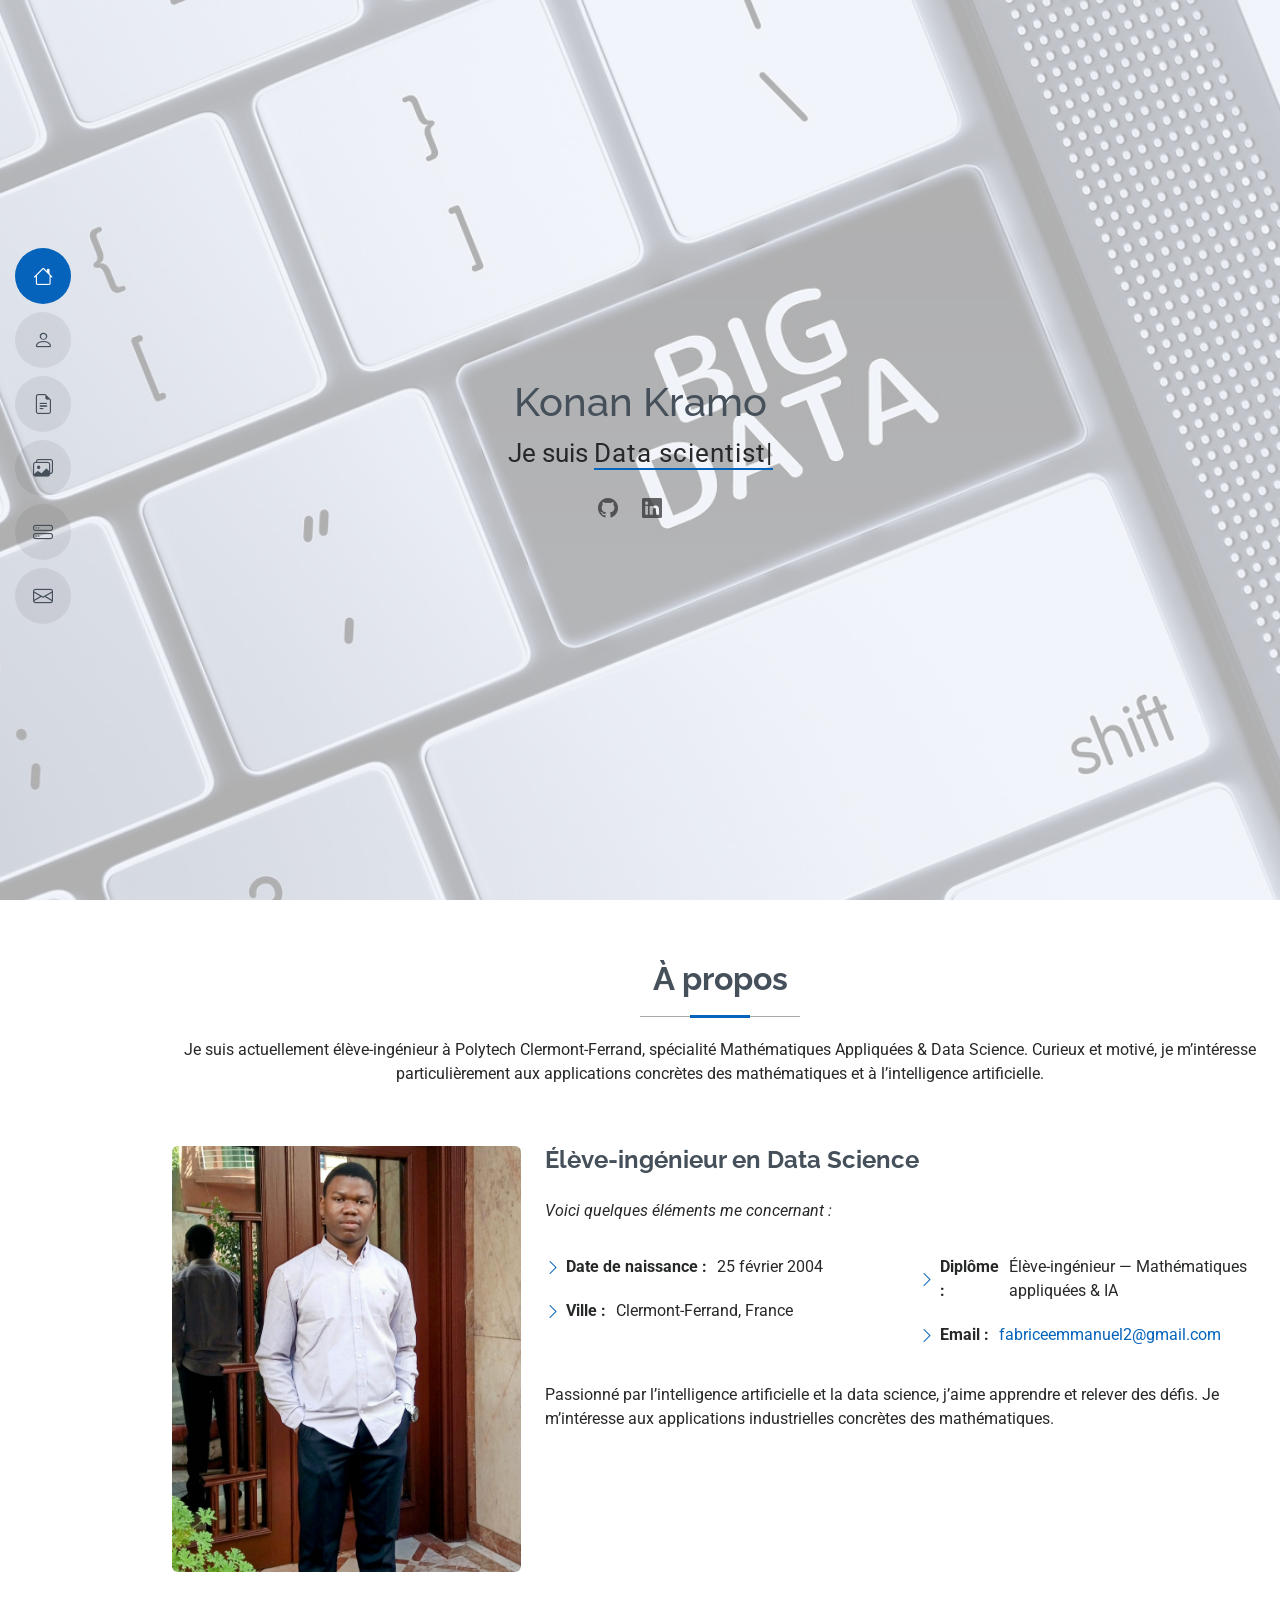
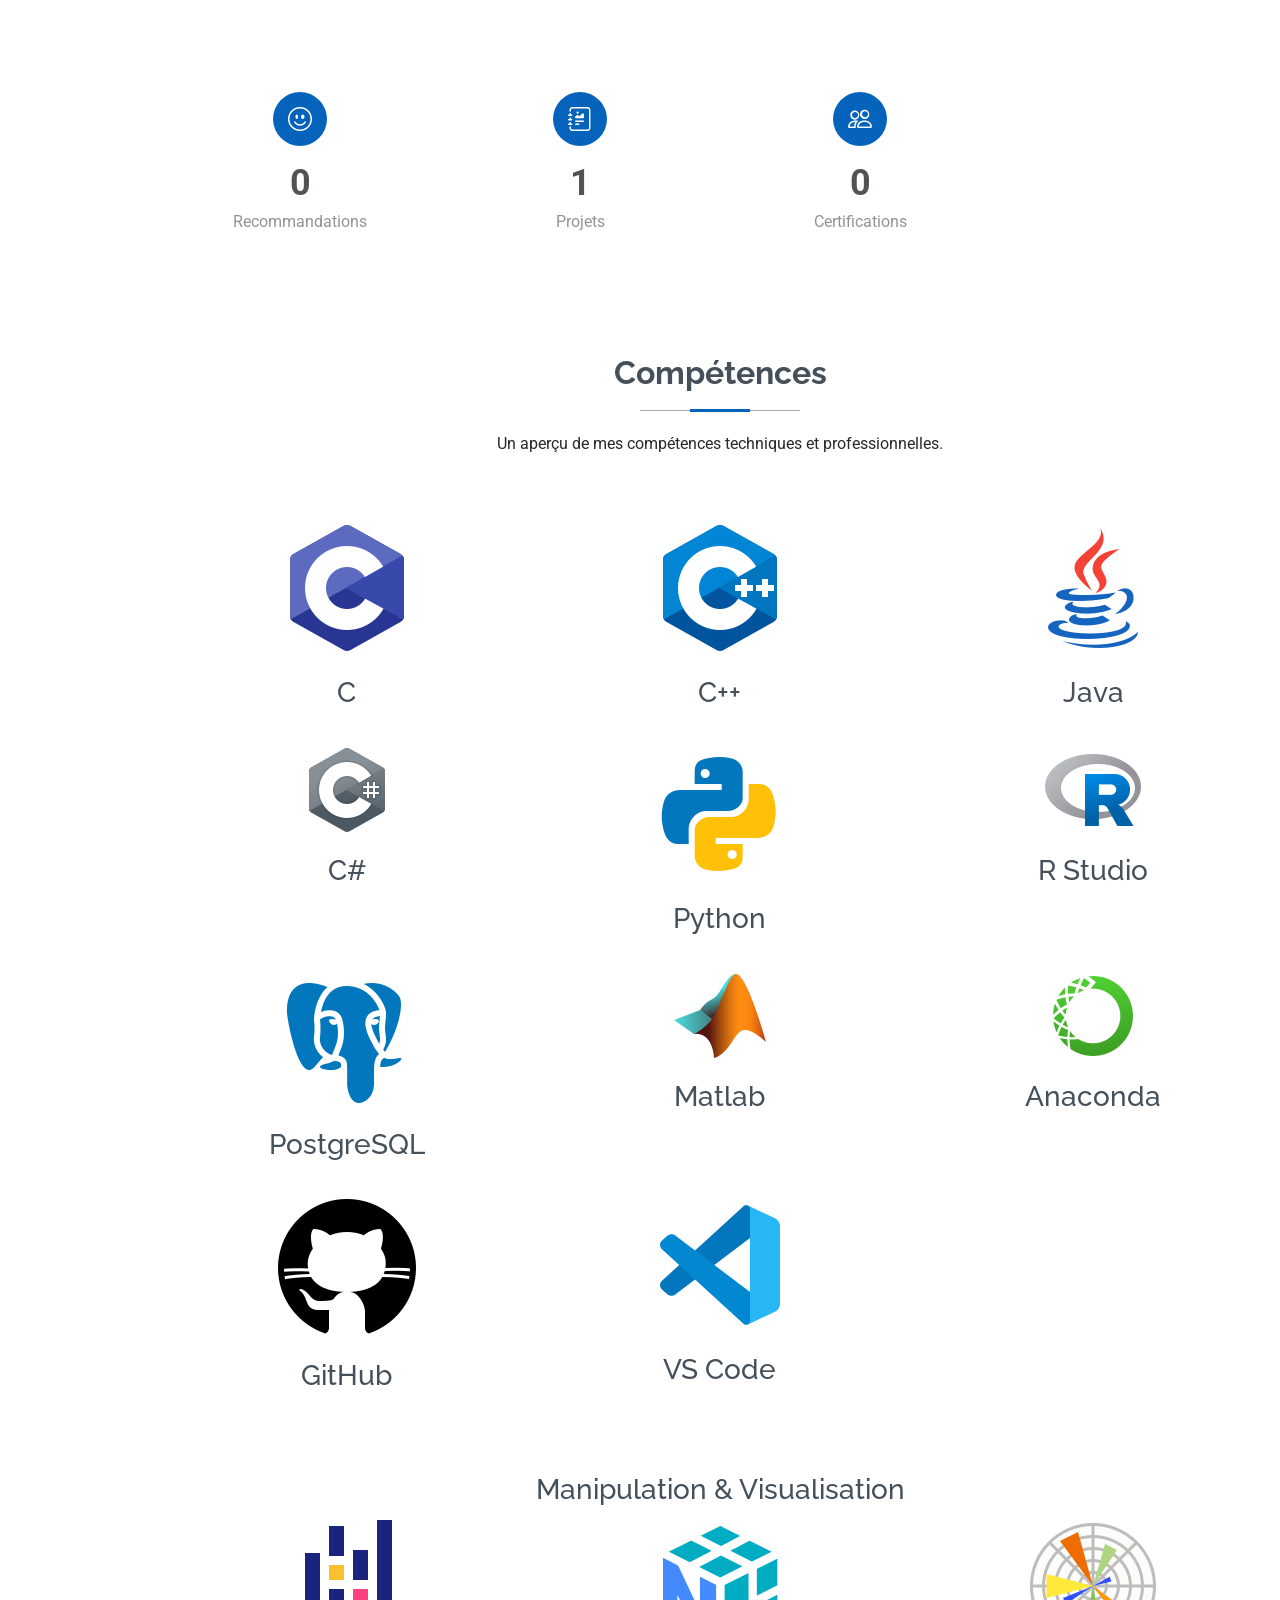
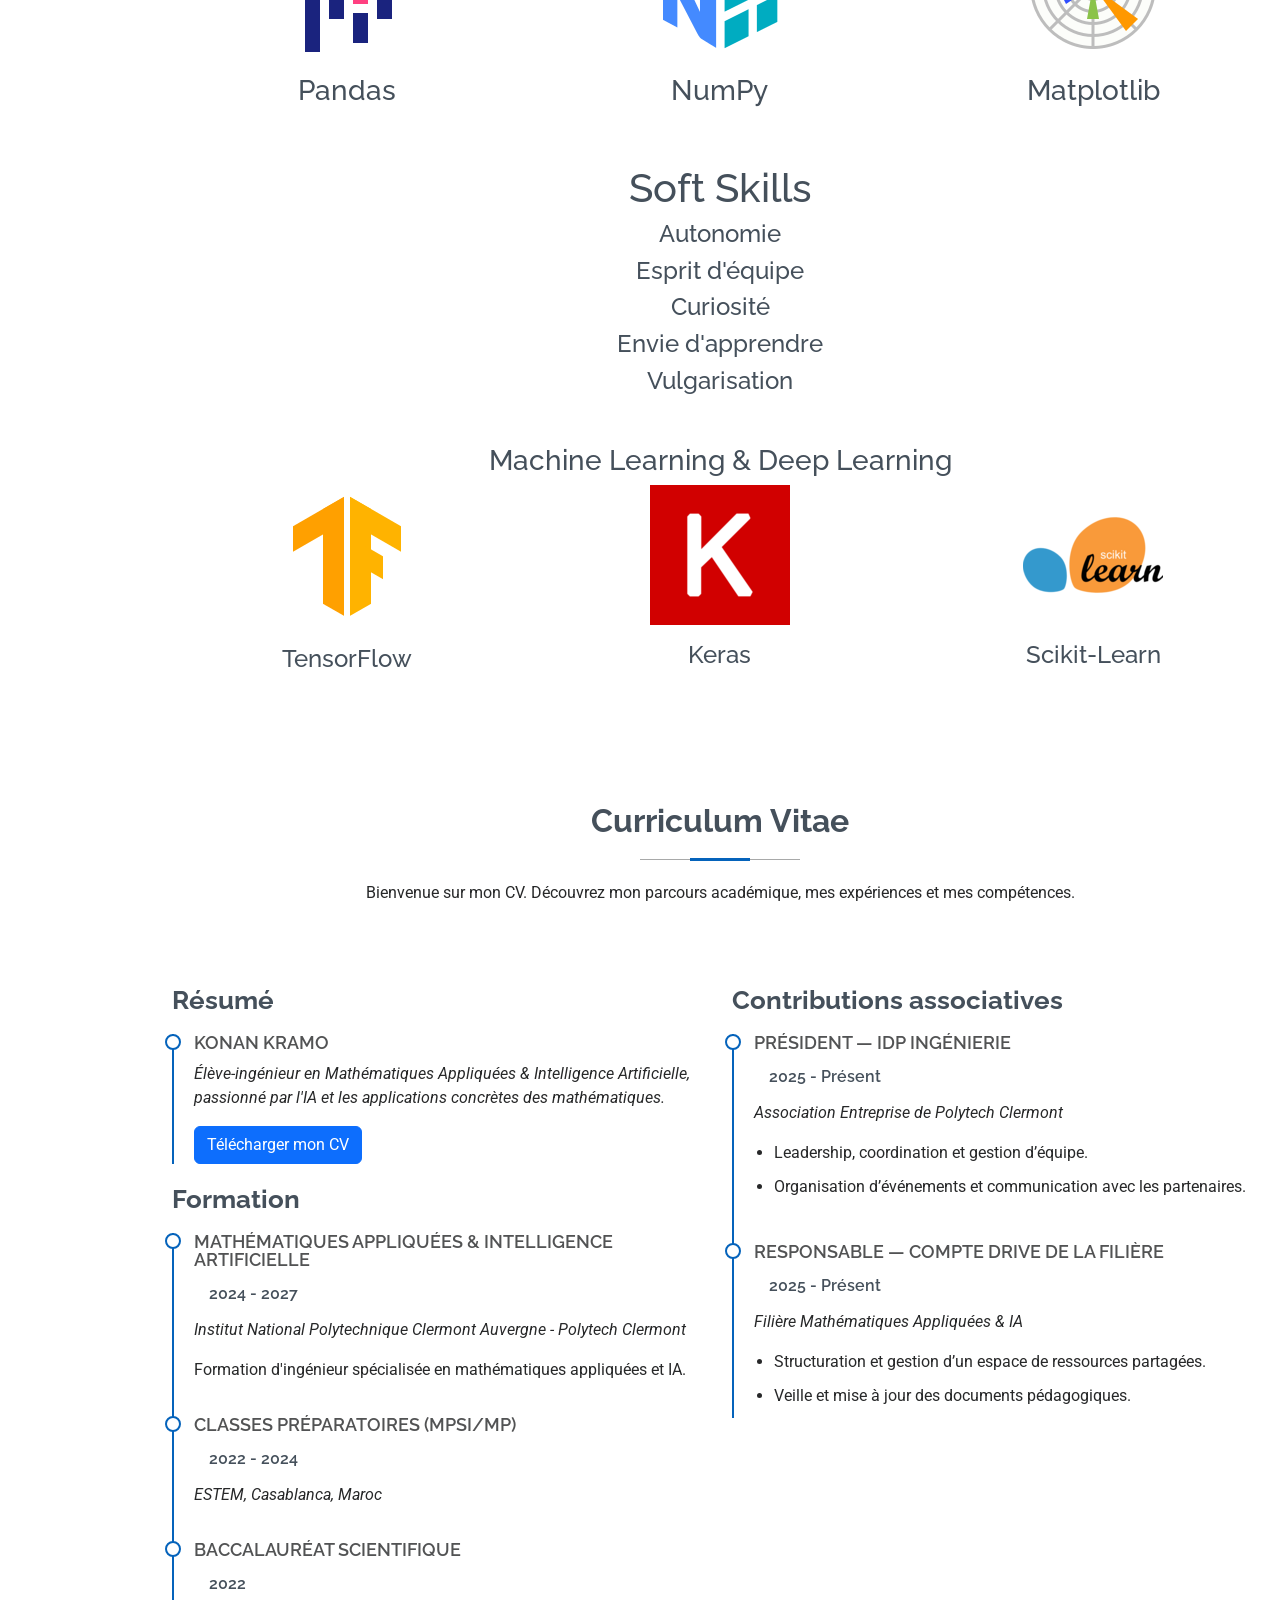
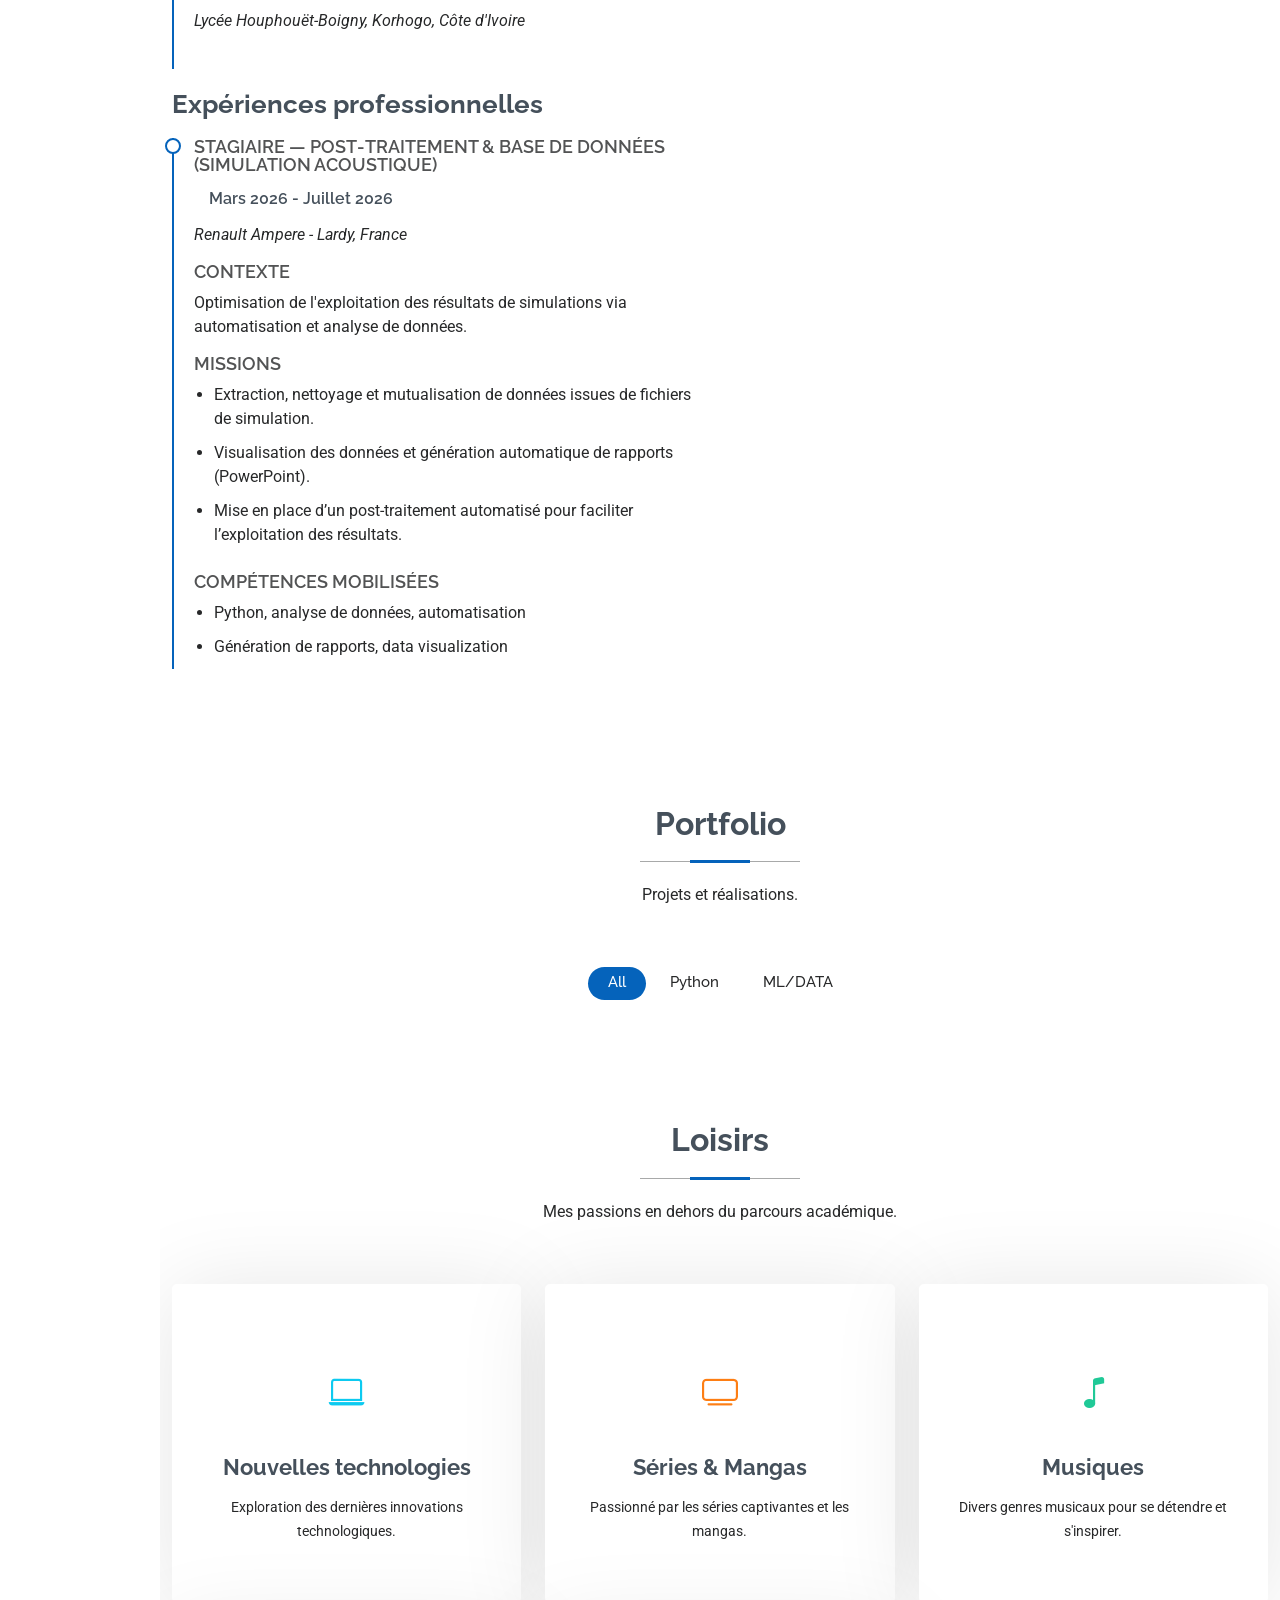
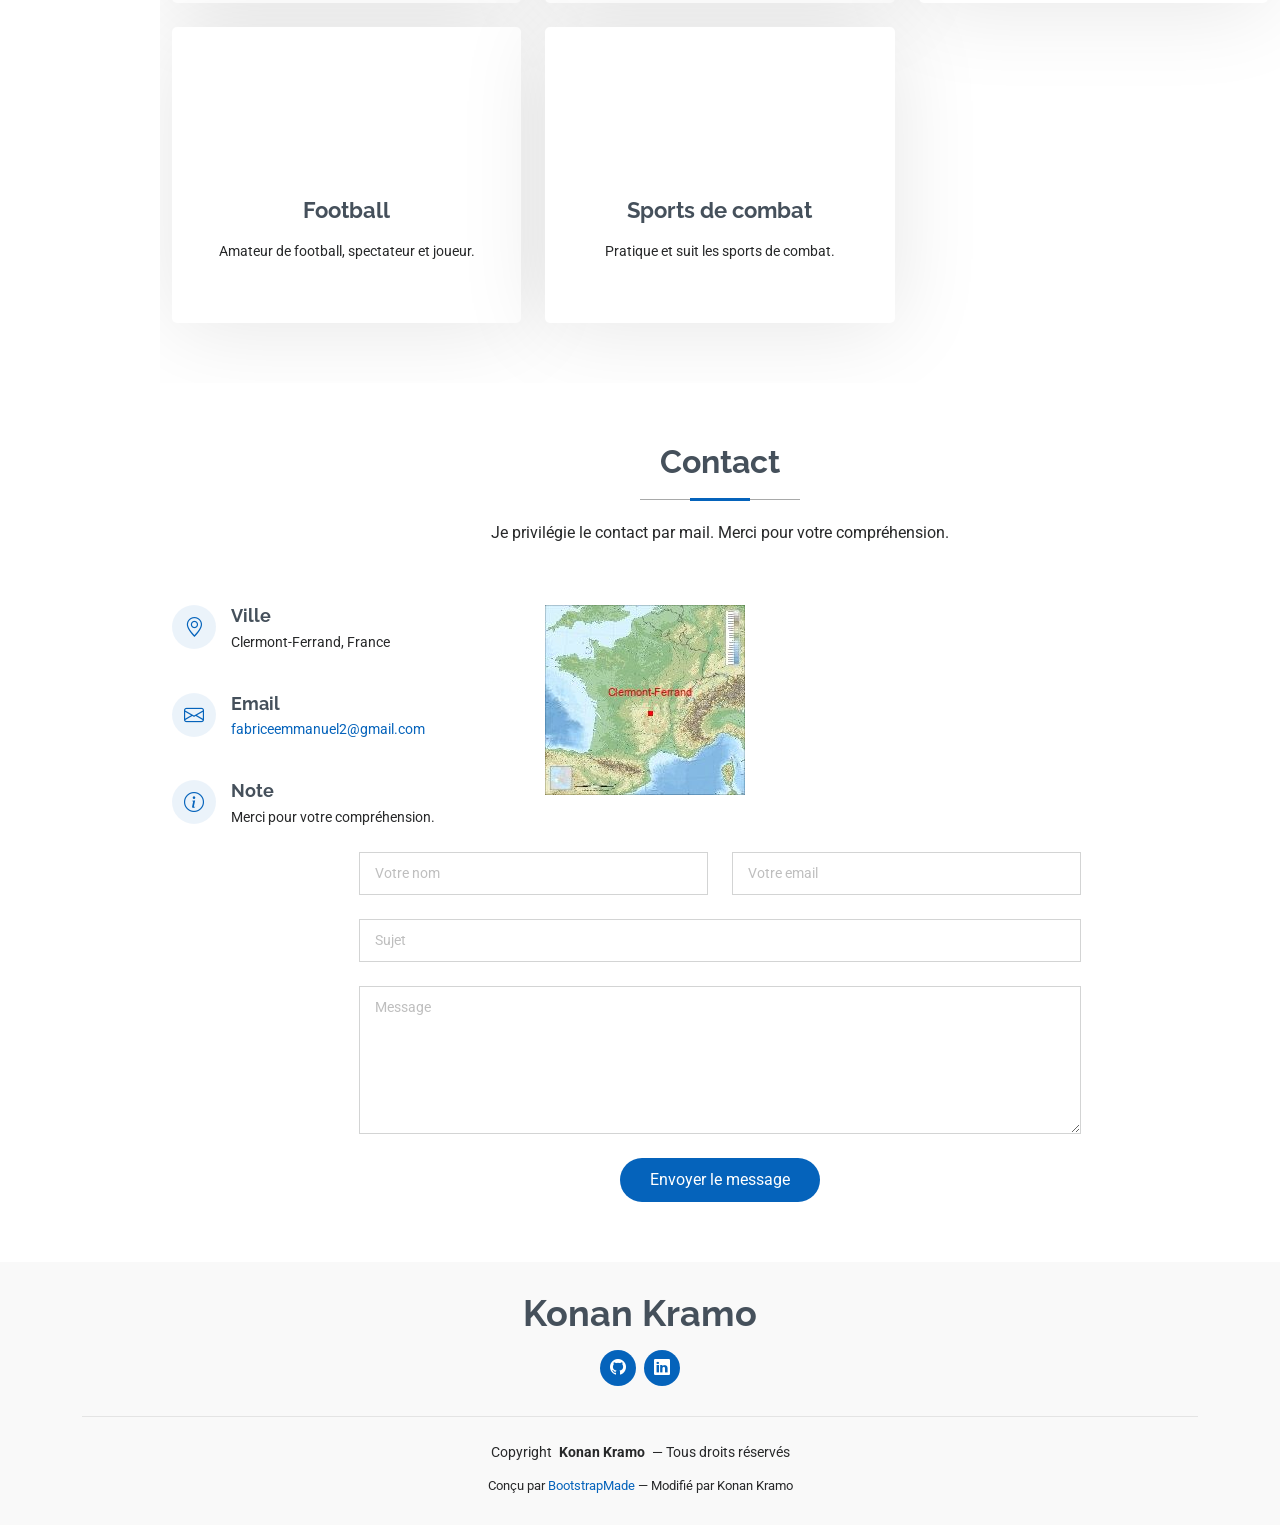
==== commit d770b64e: "modification des fichiers indexe et json et main.js" ====
--- a/index.html
+++ b/index.html
@@ -511,112 +511,7 @@
 
   <!-- Custom client-side JS : chargement des projets & appels serveur -->
   <script>
-  async function chargerProjets() {
-    const grid = document.getElementById('portfolio-grid');
-    if (!grid) return;
-
-    try {
-      const resp = await fetch('projets.json');
-      if (!resp.ok) throw new Error("Fichier projets.json introuvable");
-      const projets = await resp.json();
-
-      grid.innerHTML = projets.map((p, index) => `
-        <div class="col-lg-4 col-md-6 portfolio-item isotope-item ${p.categorie || ''}" data-projid="proj-${index}">
-          <img src="${p.image}" class="img-fluid" alt="${p.nom}" loading="lazy">
-          <div class="portfolio-info">
-            <h4>${p.nom}</h4>
-            <p>${p.description || ''}</p>
-            <div class="mt-3 p-2" style="background: rgba(0,0,0,0.05); border-radius: 8px;">
-              <input type="number" id="input-${index}" class="form-control mb-2" placeholder="Valeur">
-              <button onclick="testerSurAzure('proj-${index}', ${index})" class="btn btn-primary btn-sm w-100">Prédire</button>
-              <p id="res-${index}" class="mt-2 small mb-0"></p>
-            </div>
-          </div>
-        </div>
-      `).join('');
-
-      if (typeof imagesLoaded === 'function') {
-        imagesLoaded(grid, function() {
-          new Isotope(grid, { itemSelector: '.portfolio-item', layoutMode: 'masonry' });
-          window.AOS && window.AOS.refresh && window.AOS.refresh();
-        });
-      }
-    } catch (e) {
-      console.error("Erreur critique :", e);
-      grid.innerHTML = "<p class='text-danger'>Erreur de chargement des projets.</p>";
-    }
-  }
-
-  // Envoie les données au serveur qui va relayer vers Azure (ne pas exposer la clé côté client)
-  async function testerSurAzure(projectId, id) {
-    const val = document.getElementById(`input-${id}`).value;
-    const resField = document.getElementById(`res-${id}`);
-
-    if (!val || !isFinite(val)) {
-      return alert("Veuillez entrer une valeur numérique valide");
-    }
-
-    resField.innerText = "Calcul en cours...";
-    resField.style.color = "orange";
-
-    try {
-      const r = await fetch('/api/azure/proxy', {
-        method: 'POST',
-        headers: { 'Content-Type': 'application/json' },
-        body: JSON.stringify({ projectId, data: parseFloat(val) })
-      });
-
-      if (!r.ok) {
-        const text = await r.text();
-        throw new Error(`${r.status} ${r.statusText} - ${text}`);
-      }
-
-      const json = await r.json();
-      resField.style.color = "green";
-      resField.innerText = "IA : " + (json.prediction ?? json.result ?? JSON.stringify(json));
-    } catch (e) {
-      console.error(e);
-      resField.style.color = "red";
-      resField.innerText = "Erreur (voir console).";
-    }
-  }
-
-  // Gestion du formulaire de contact : envoi au serveur
-  document.getElementById('contact-form')?.addEventListener('submit', async function(e) {
-    e.preventDefault();
-    const loading = this.querySelector('.loading');
-    const err = this.querySelector('.error-message');
-    const ok = this.querySelector('.sent-message');
-    loading.style.display = 'block';
-    err.style.display = 'none';
-    ok.style.display = 'none';
-
-    const payload = {
-      name: document.getElementById('cf-name').value,
-      email: document.getElementById('cf-email').value,
-      subject: document.getElementById('cf-subject').value,
-      message: document.getElementById('cf-message').value
-    };
-
-    try {
-      const r = await fetch('/api/contact', {
-        method: 'POST',
-        headers: { 'Content-Type': 'application/json' },
-        body: JSON.stringify(payload)
-      });
-      const json = await r.json();
-      if (!r.ok) throw new Error(json.error || JSON.stringify(json));
-      ok.style.display = 'block';
-      this.reset();
-    } catch (errMsg) {
-      err.textContent = "Erreur : " + (errMsg.message || errMsg);
-      err.style.display = 'block';
-    } finally {
-      loading.style.display = 'none';
-    }
-  });
-
-  document.addEventListener('DOMContentLoaded', chargerProjets);
+ 
   </script>
 
 </body>
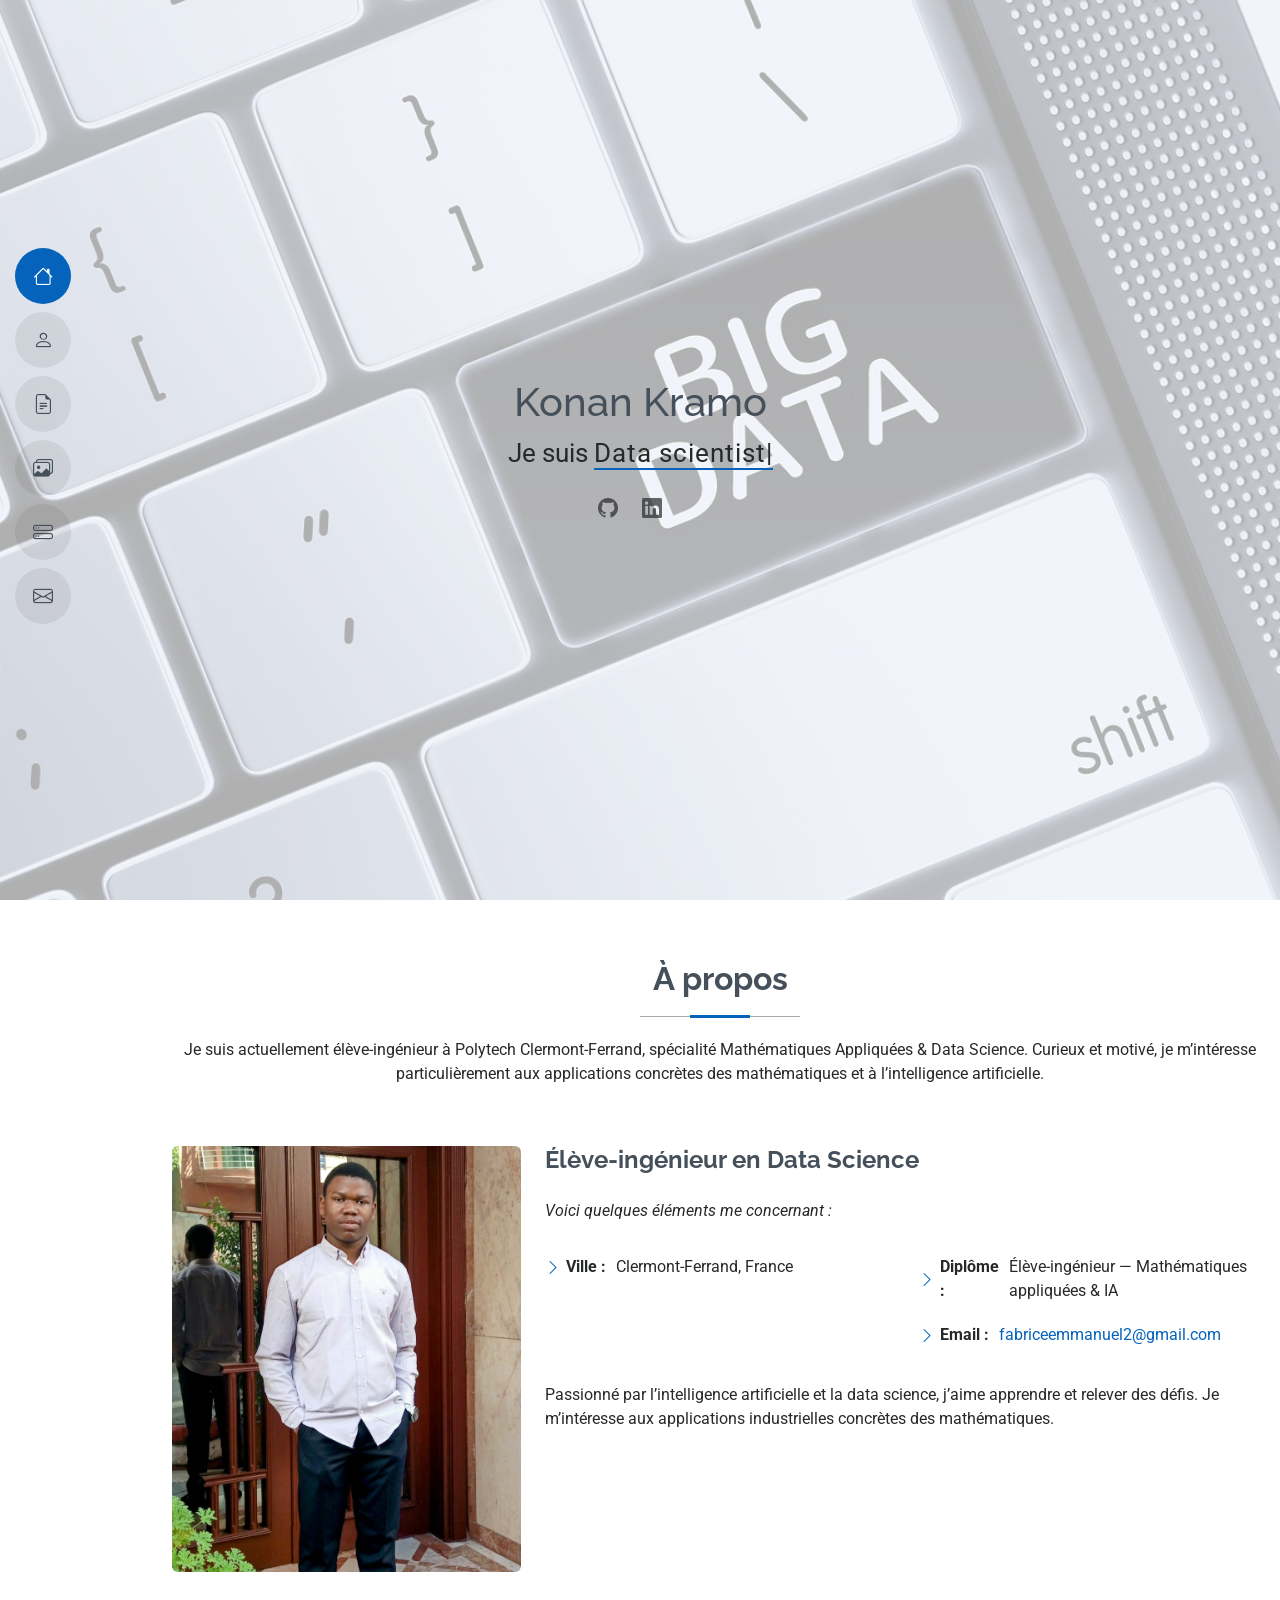
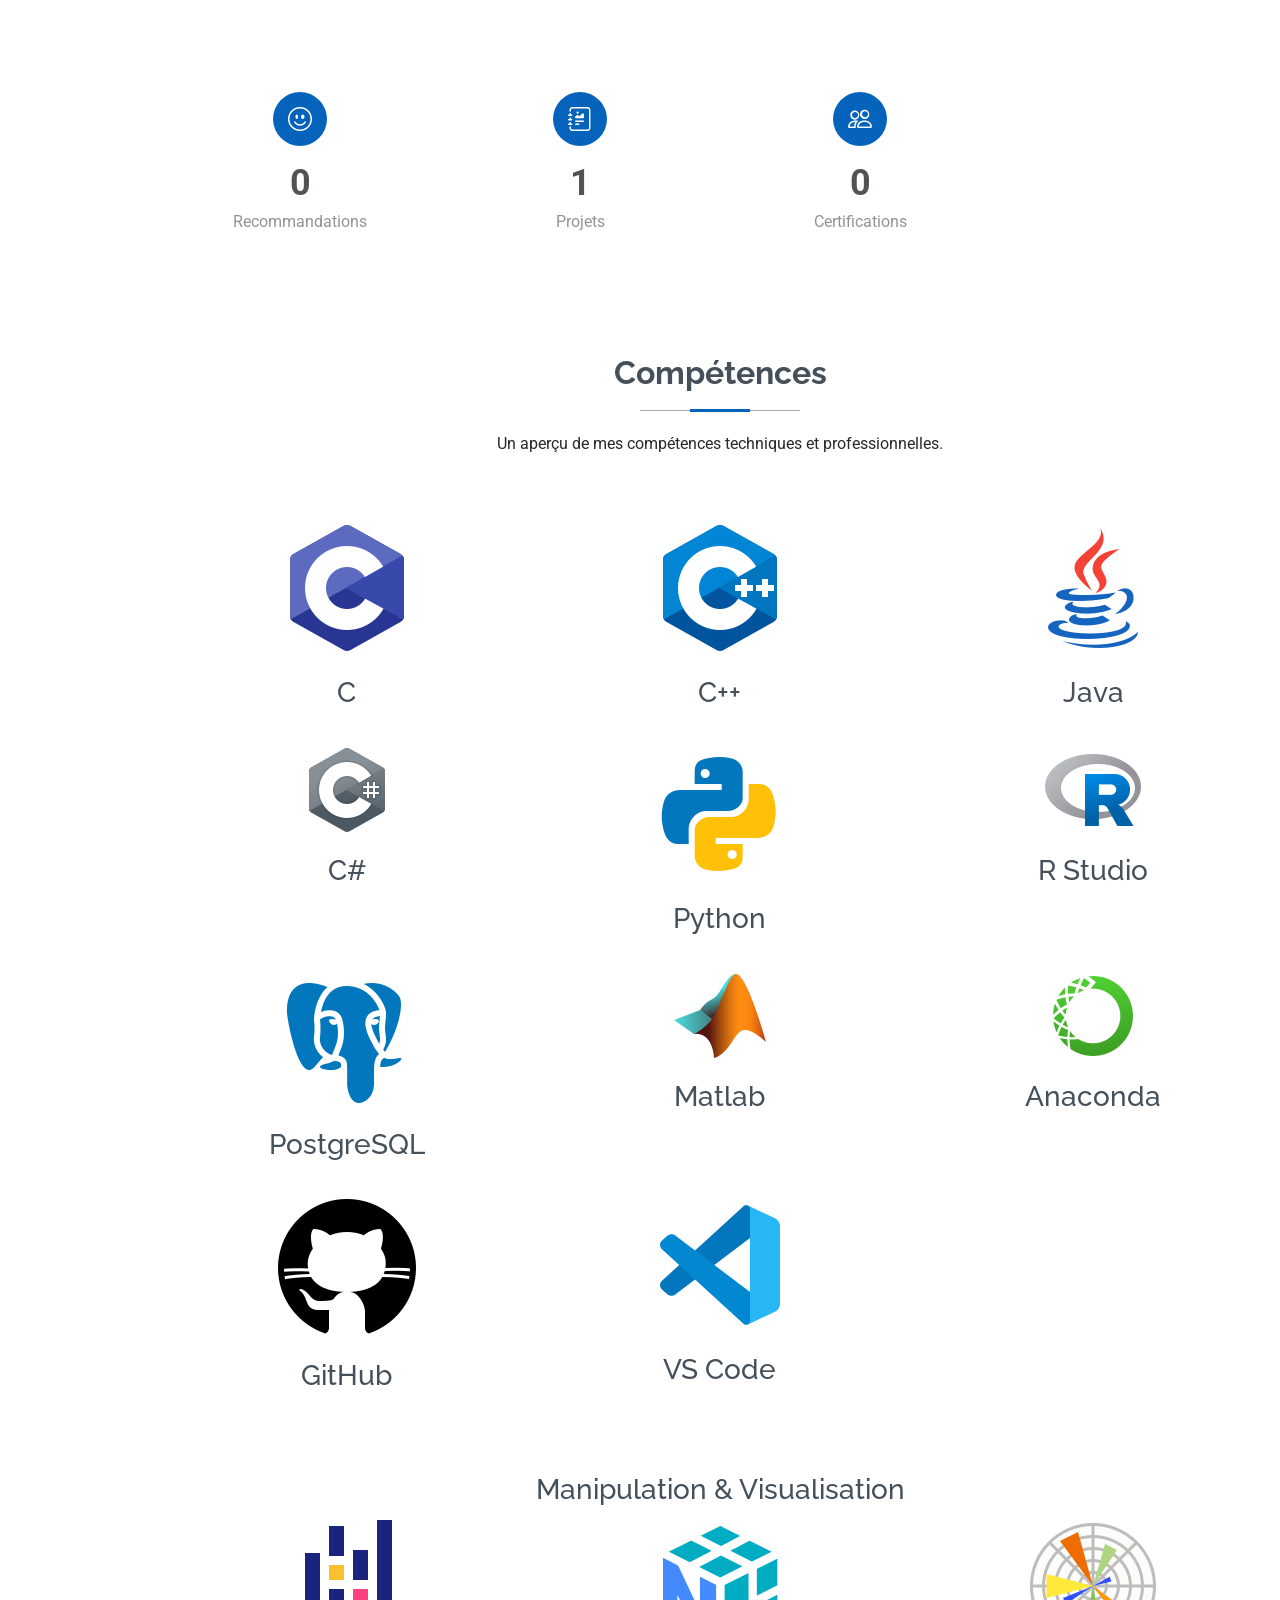
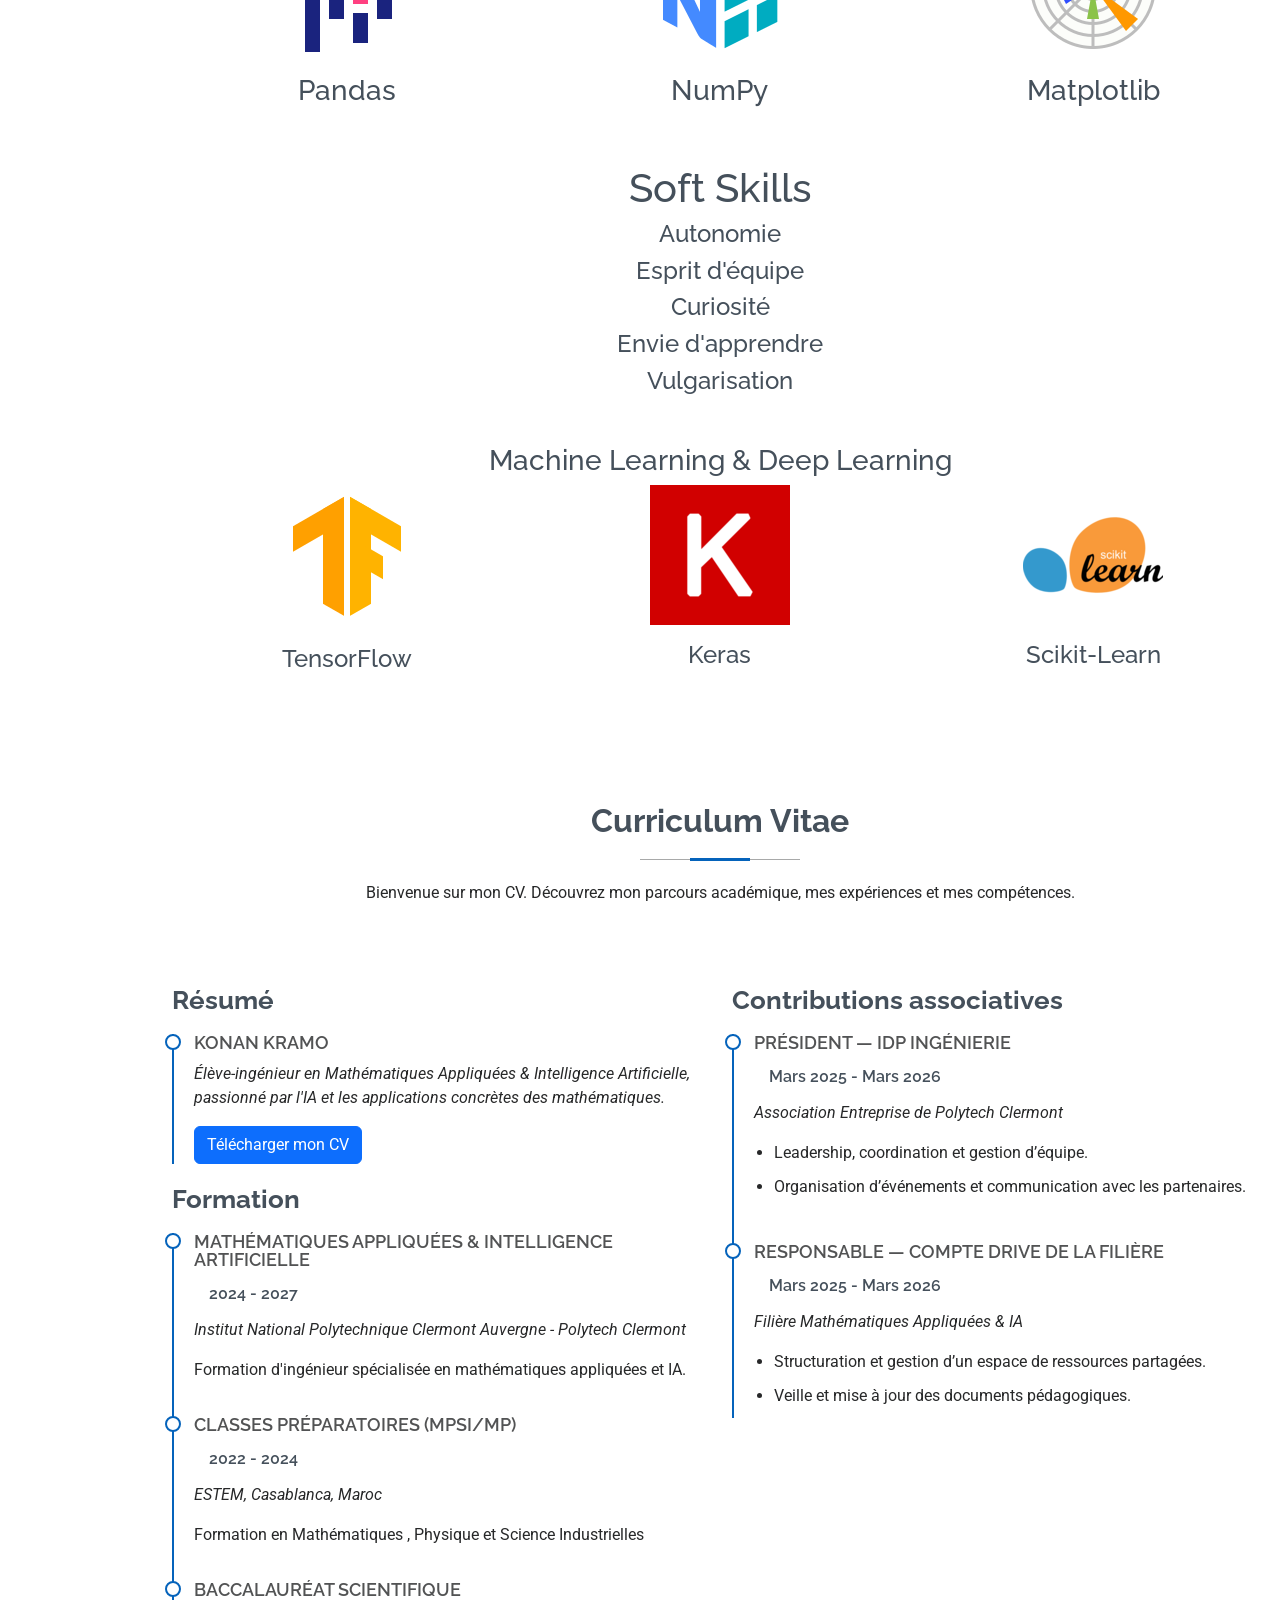
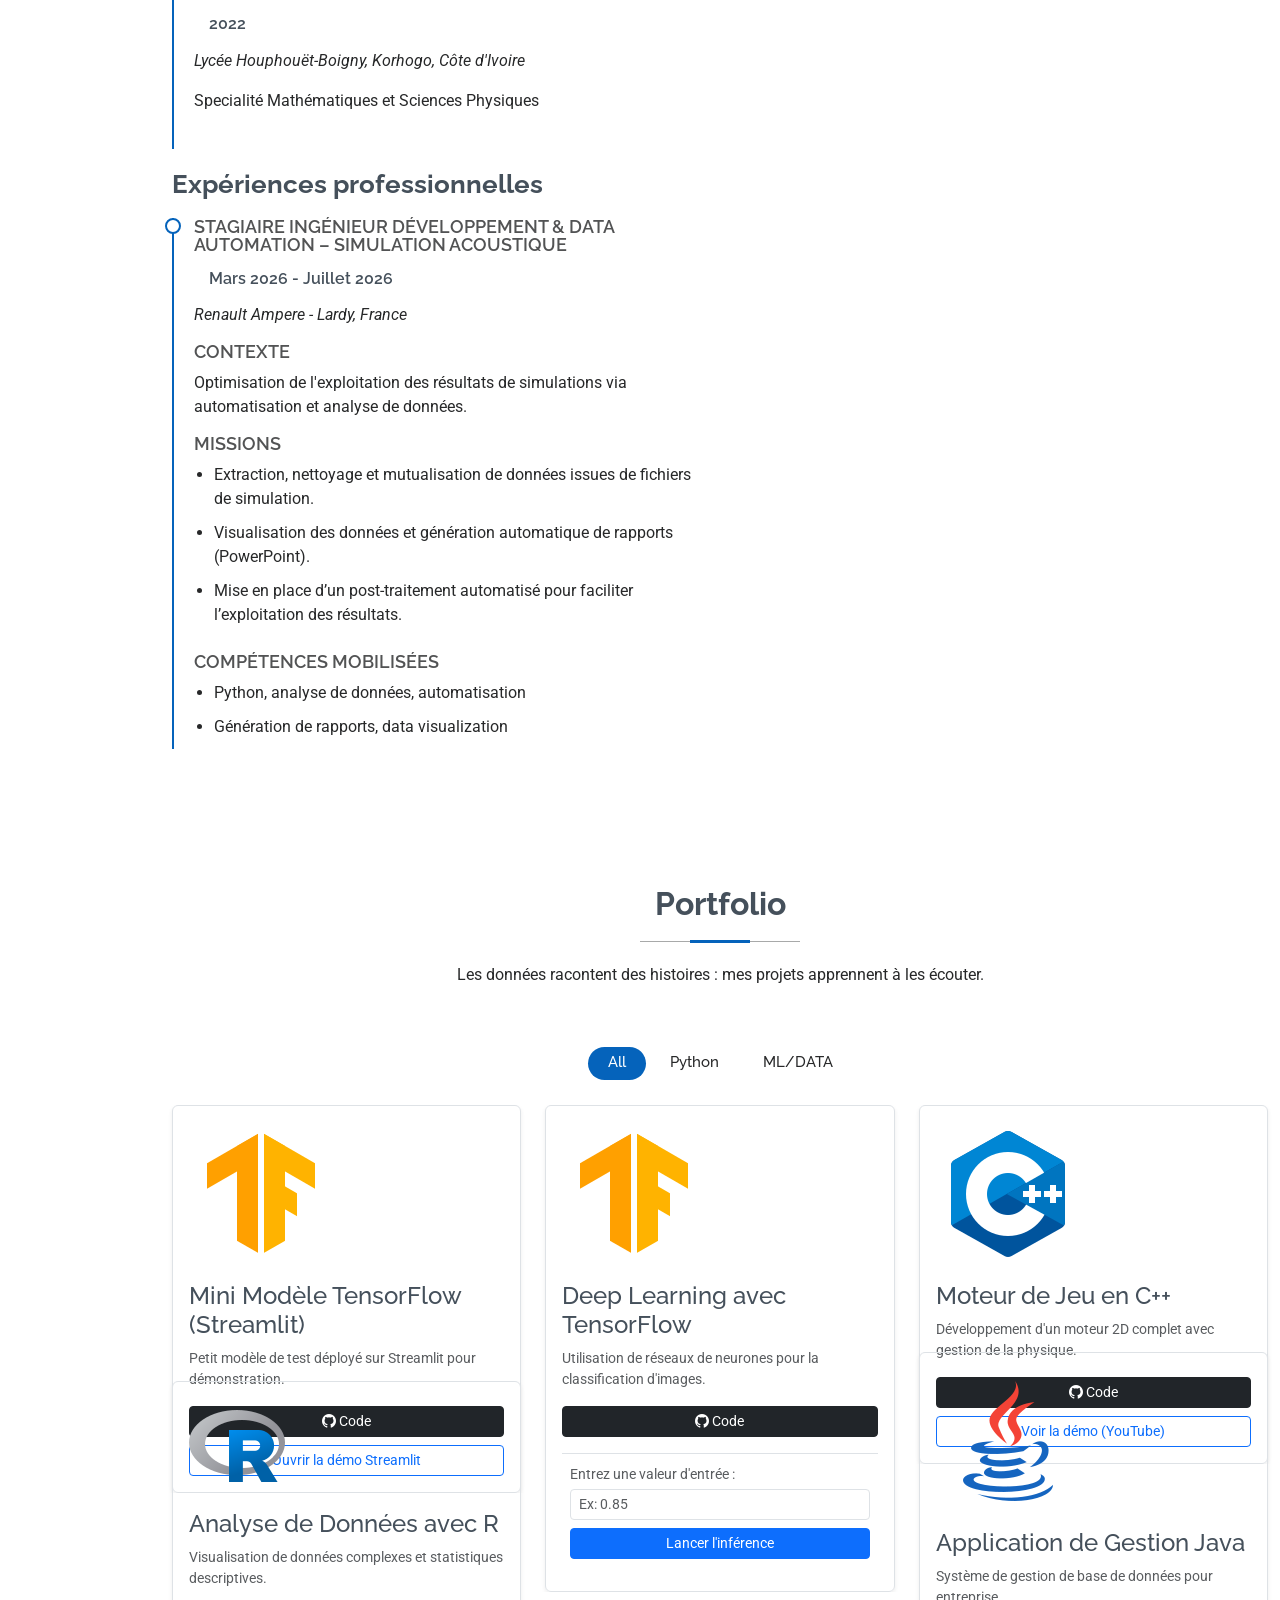
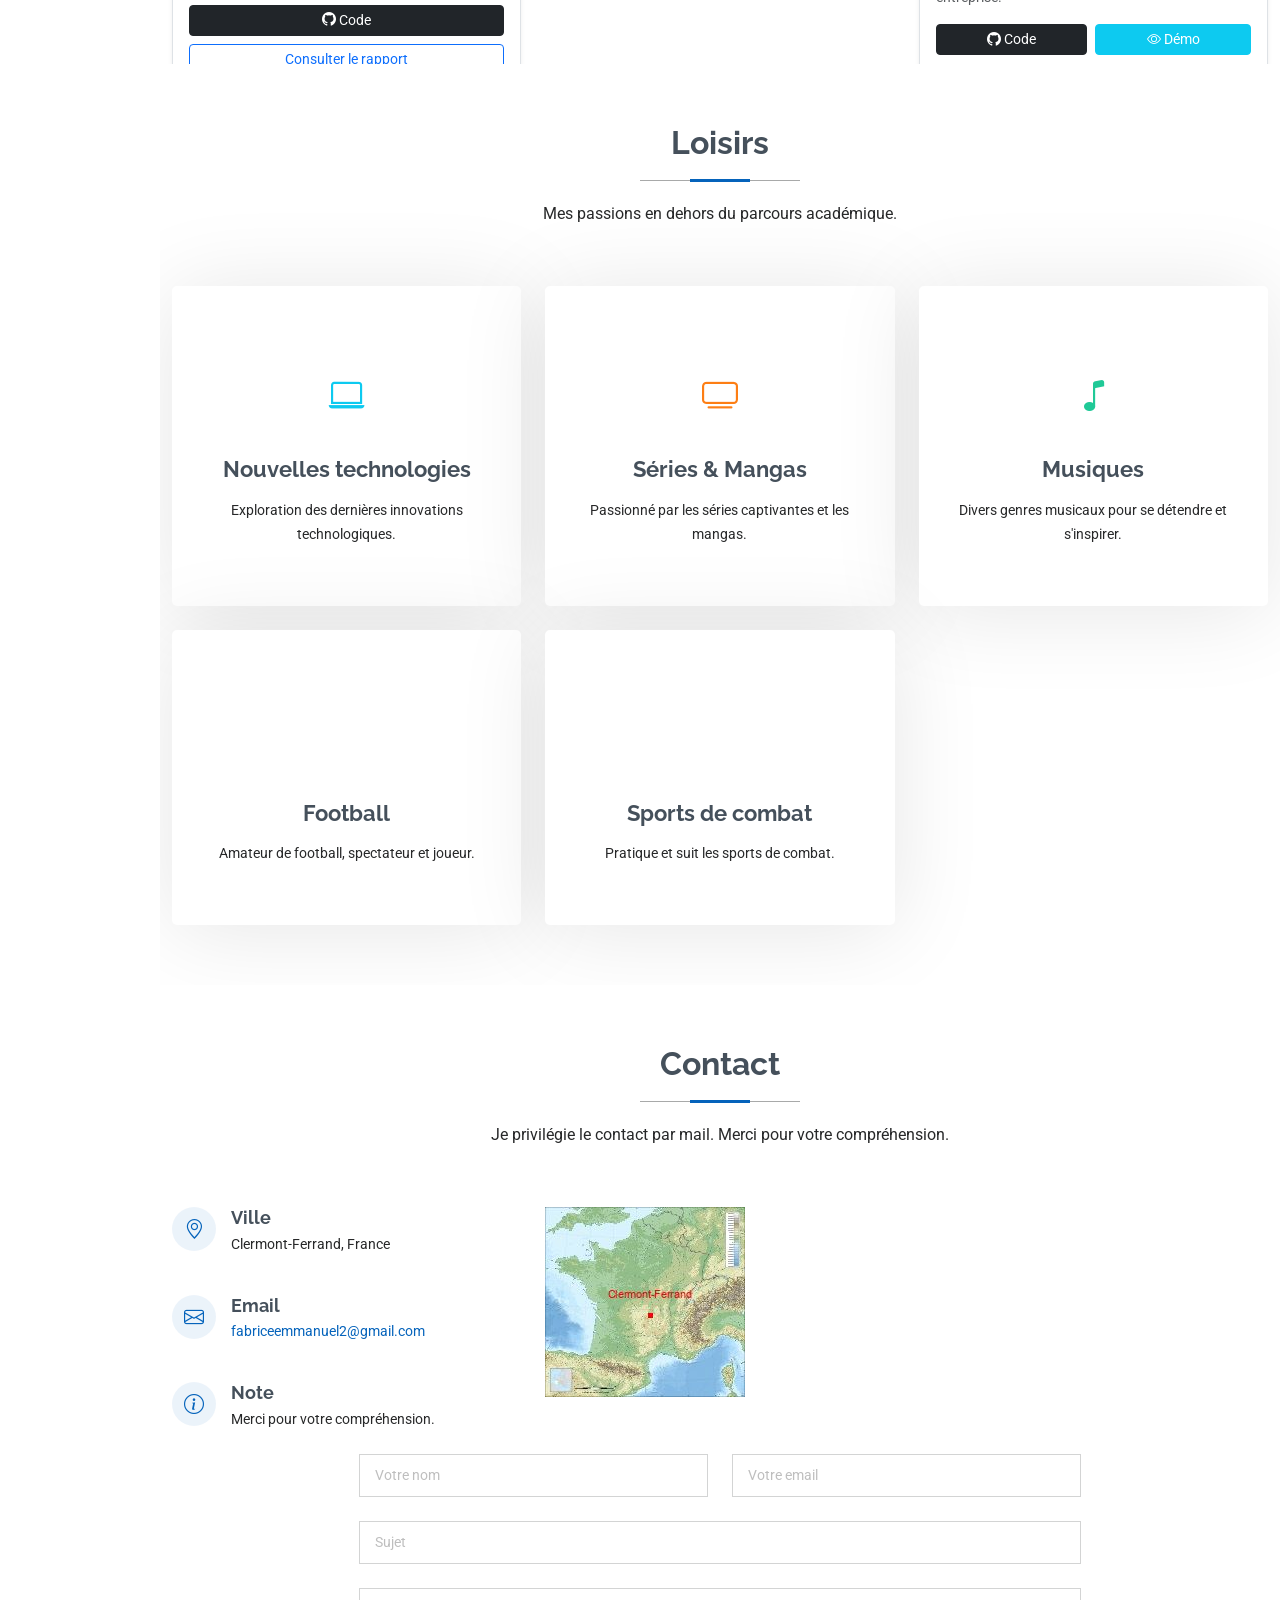
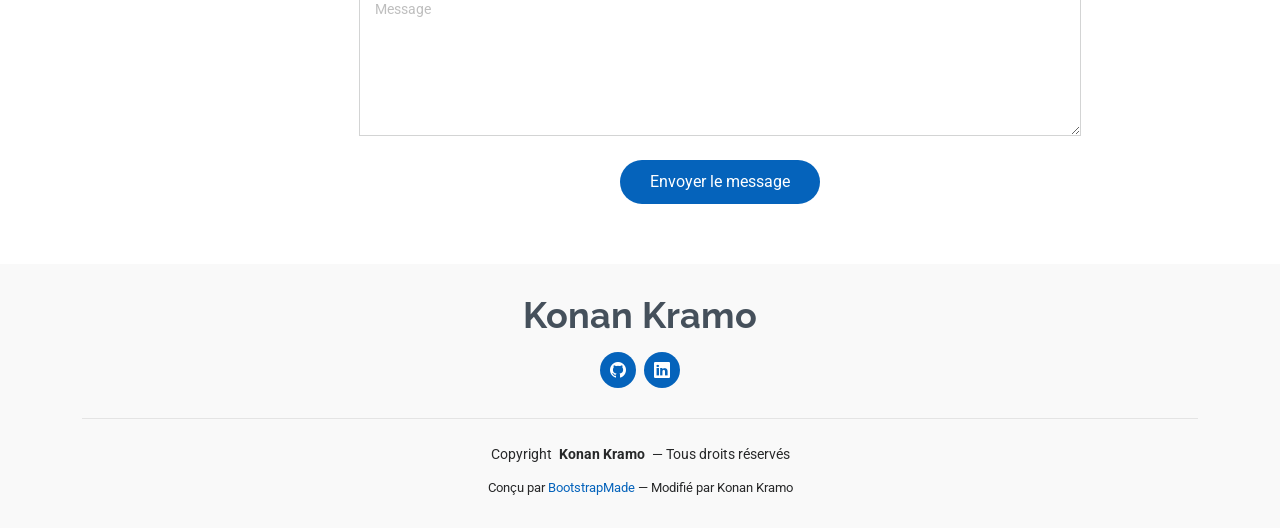
==== commit 58fe0bec: "ajout de modifications au site" ====
--- a/index.html
+++ b/index.html
@@ -61,8 +61,8 @@
             <h1>Konan Kramo</h1>
             <p>Je suis <span class="typed" data-typed-items="Data scientist, passionné de nouvelles technologies">Designer</span><span class="typed-cursor" aria-hidden="true"></span></p>
             <div class="social-links" aria-hidden="false">
-              <a href="https://github.com/your-github-profile" target="_blank" rel="noopener"><i class="bi bi-github" aria-hidden="true"></i><span class="visually-hidden">GitHub</span></a>
-              <a href="https://www.linkedin.com/in/your-linkedin-profile" target="_blank" rel="noopener"><i class="bi bi-linkedin" aria-hidden="true"></i><span class="visually-hidden">LinkedIn</span></a>
+              <a href="https://github.com/Konan-ing" target="_blank" rel="noopener"><i class="bi bi-github" aria-hidden="true"></i><span class="visually-hidden">GitHub</span></a>
+              <a href="https://www.linkedin.com/in/konan-kramo/" target="_blank" rel="noopener"><i class="bi bi-linkedin" aria-hidden="true"></i><span class="visually-hidden">LinkedIn</span></a>
             </div>
           </div>
         </div>
@@ -87,7 +87,6 @@
             <div class="row">
               <div class="col-lg-6">
                 <ul>
-                  <li><i class="bi bi-chevron-right"></i> <strong>Date de naissance :</strong> <span>25 février 2004</span></li>
                   <li><i class="bi bi-chevron-right"></i> <strong>Ville :</strong> <span>Clermont‑Ferrand, France</span></li>
                 </ul>
               </div>
@@ -270,17 +269,19 @@
               <h4>Classes Préparatoires (MPSI/MP)</h4>
               <h5>2022 - 2024</h5>
               <p><em>ESTEM, Casablanca, Maroc</em></p>
+              <p> Formation en Mathématiques , Physique et Science Industrielles</p>
             </div>
 
             <div class="resume-item">
               <h4>Baccalauréat Scientifique</h4>
               <h5>2022</h5>
               <p><em>Lycée Houphouët‑Boigny, Korhogo, Côte d'Ivoire</em></p>
+              <p>Specialité Mathématiques et Sciences Physiques</p>
             </div>
 
             <h3 class="resume-title">Expériences professionnelles</h3>
             <div class="resume-item">
-              <h4>Stagiaire — Post‑traitement & Base de données (Simulation acoustique)</h4>
+              <h4>Stagiaire Ingénieur Développement & Data Automation – Simulation Acoustique</h4>
               <h5>Mars 2026 - Juillet 2026</h5>
               <p><em>Renault Ampere - Lardy, France</em></p>
               <h4>Contexte</h4>
@@ -303,7 +304,7 @@
             <h3 class="resume-title">Contributions associatives</h3>
             <div class="resume-item">
               <h4>Président — IDP Ingénierie</h4>
-              <h5>2025 - Présent</h5>
+              <h5>Mars 2025 - Mars 2026</h5>
               <p><em>Association Entreprise de Polytech Clermont</em></p>
               <ul>
                 <li>Leadership, coordination et gestion d’équipe.</li>
@@ -313,7 +314,7 @@
 
             <div class="resume-item">
               <h4>Responsable — Compte Drive de la filière</h4>
-              <h5>2025 - Présent</h5>
+              <h5>Mars 2025 - Mars 2026</h5>
               <p><em>Filière Mathématiques Appliquées & IA</em></p>
               <ul>
                 <li>Structuration et gestion d’un espace de ressources partagées.</li>
@@ -329,7 +330,7 @@
     <section id="portfolio" class="portfolio section">
       <div class="container section-title" data-aos="fade-up">
         <h2>Portfolio</h2>
-        <p>Projets et réalisations.</p>
+        <p>Les données racontent des histoires : mes projets apprennent à les écouter.</p>
       </div>
 
       <div class="container">
@@ -508,6 +509,7 @@
 
   <!-- Main JS -->
   <script src="assets/js/main.js"></script>
+  <script src="assets/js/portfolio.js"></script>
 
   <!-- Custom client-side JS : chargement des projets & appels serveur -->
   <script>
